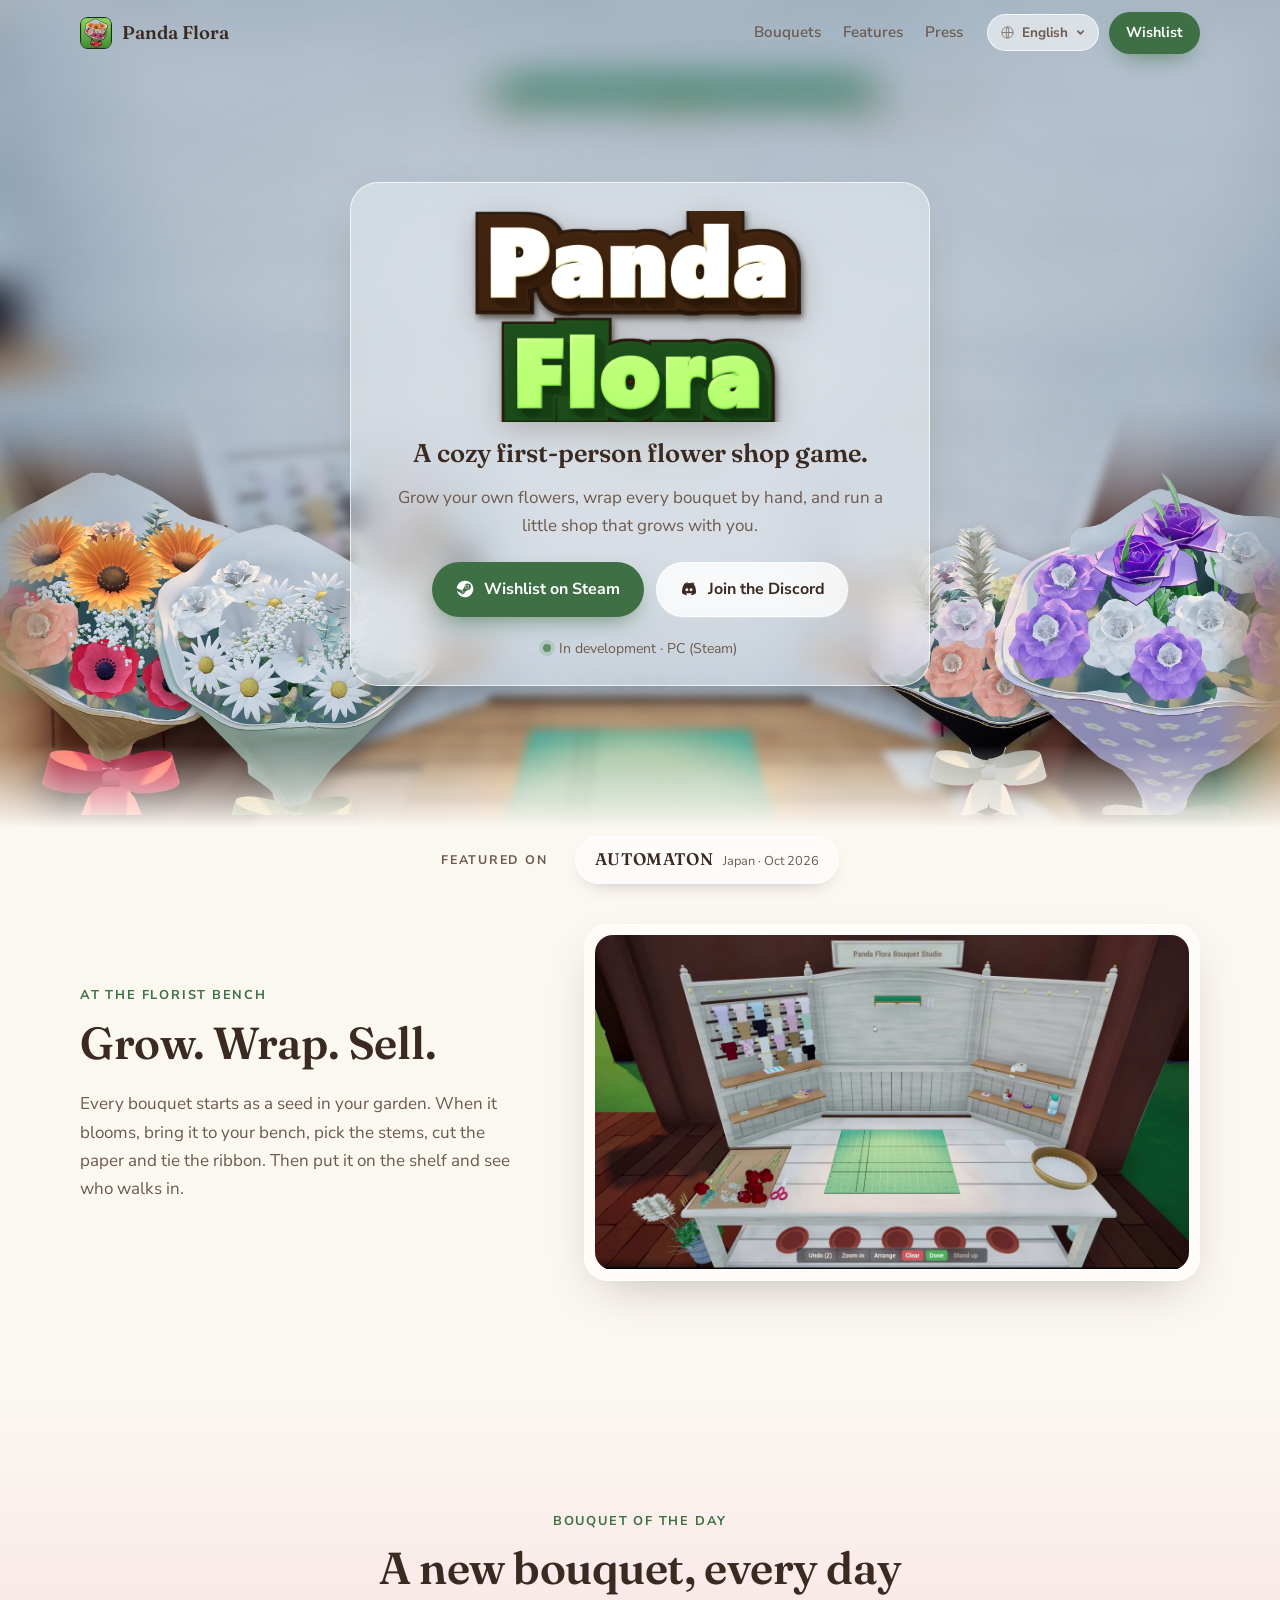
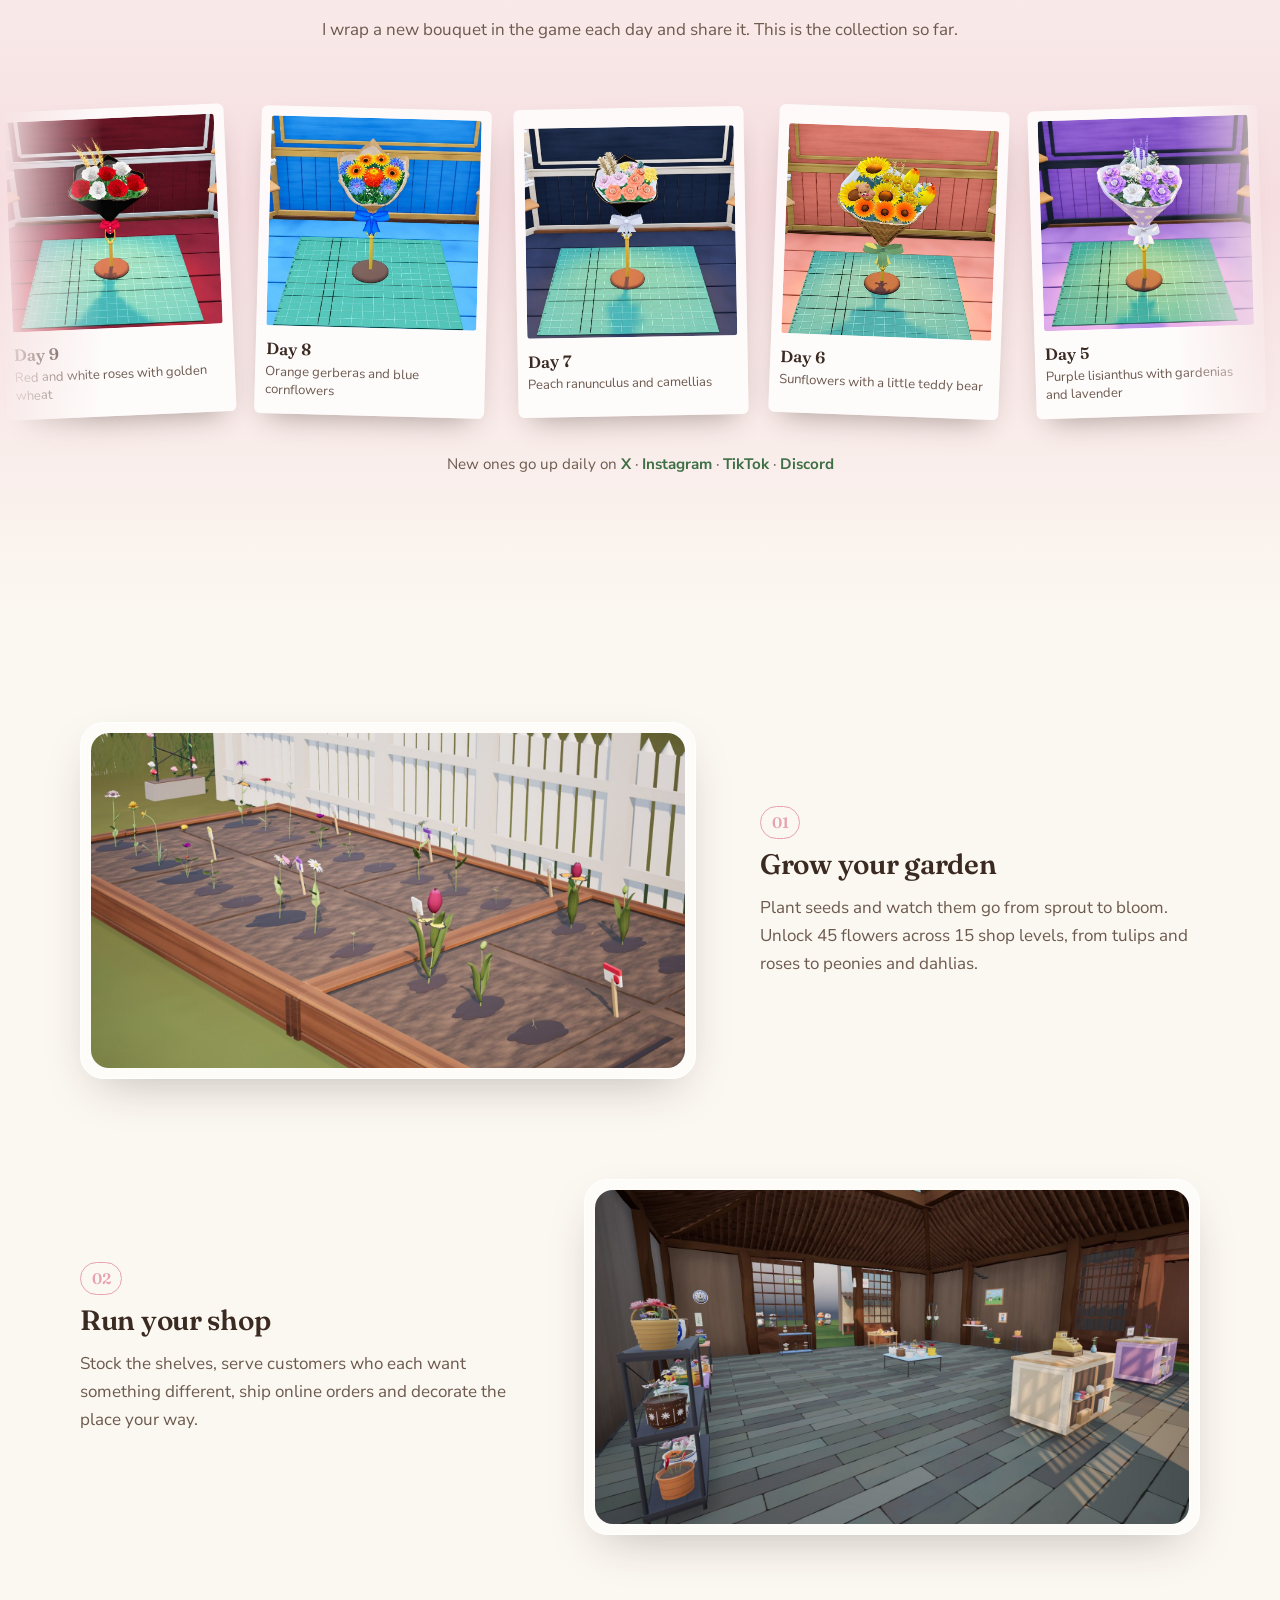
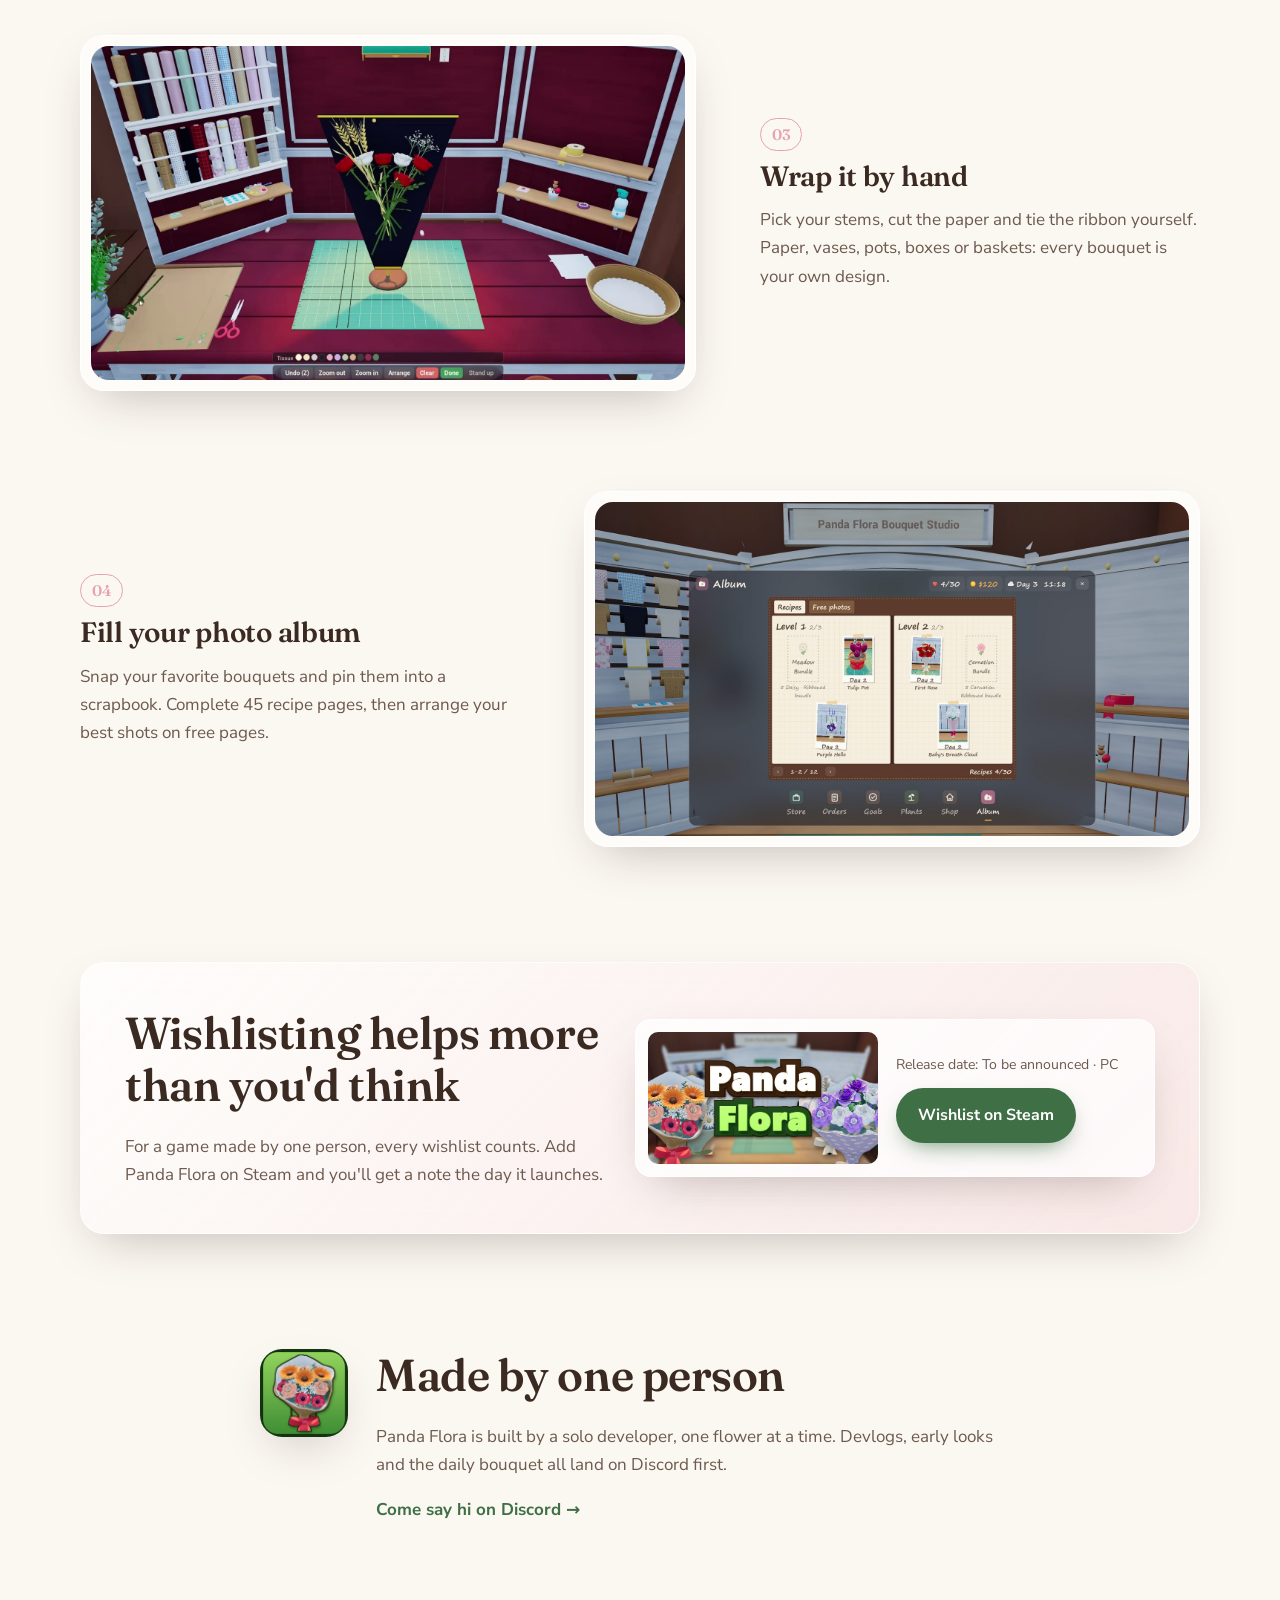
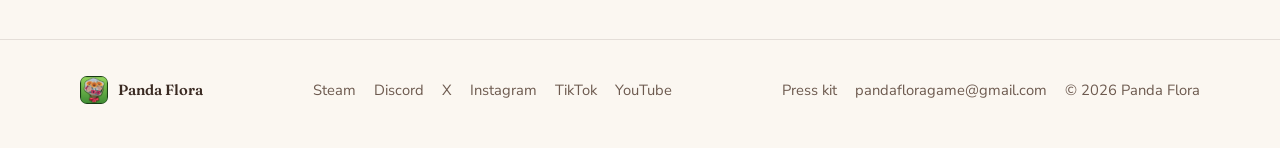
==== index.html @ e1b3bf25 "20 languages with glass language menu, translated press kit" ====
<!doctype html>
<html lang="en">
<head>
  <meta charset="utf-8">
  <meta name="viewport" content="width=device-width, initial-scale=1">
  <title>Panda Flora · A cozy flower shop game</title>
  <meta name="description" content="Panda Flora is a cozy first-person flower shop game. Grow your own flowers, wrap every bouquet by hand and run a little shop. Wishlist on Steam.">
  <meta property="og:title" content="Panda Flora · A cozy flower shop game">
  <meta property="og:description" content="Grow your own flowers, wrap every bouquet by hand and run a little shop. Wishlist on Steam.">
  <meta property="og:image" content="assets/img/capsule.jpg">
  <meta property="og:type" content="website">
  <meta name="twitter:card" content="summary_large_image">
  <meta name="twitter:site" content="@PandaFloraGame">
  <link rel="icon" type="image/png" href="assets/img/favicon.png">
  <link rel="apple-touch-icon" href="assets/img/apple-touch-icon.png">
  <link rel="preconnect" href="https://fonts.googleapis.com">
  <link rel="preconnect" href="https://fonts.gstatic.com" crossorigin>
  <link href="https://fonts.googleapis.com/css2?family=Fraunces:opsz,wght@9..144,500;9..144,600&family=Nunito+Sans:opsz,wght@6..12,400;6..12,600;6..12,700&family=Zen+Maru+Gothic:wght@500;700&family=Noto+Sans+TC:wght@400;700&family=Noto+Serif+TC:wght@600&family=Noto+Sans+KR:wght@400;700&family=Noto+Sans+SC:wght@400;700&family=Noto+Serif+SC:wght@600&family=Noto+Sans+Arabic:wght@400;700&family=Noto+Naskh+Arabic:wght@600&display=swap" rel="stylesheet">
  <link rel="stylesheet" href="assets/css/style.css">
</head>
<body>

<header class="nav" id="top">
  <div class="nav__inner">
    <a class="nav__brand" href="#top" aria-label="Panda Flora home">
      <img src="assets/img/favicon.png" alt="" width="32" height="32">
      <span>Panda Flora</span>
    </a>
    <nav class="nav__links" aria-label="Main">
      <a href="#bouquets" data-i18n="nav.bouquets">Bouquets</a>
      <a href="#features" data-i18n="nav.features">Features</a>
      <a href="press.html" data-i18n="nav.press">Press</a>
    </nav>
    <div class="nav__actions">
      <div class="langmenu" id="langMenu">
        <button class="lang langmenu__btn" type="button" id="langBtn" aria-haspopup="listbox" aria-expanded="false" aria-label="Language">
          <svg class="langmenu__globe" viewBox="0 0 24 24" aria-hidden="true"><circle cx="12" cy="12" r="9" fill="none" stroke="currentColor" stroke-width="1.6"/><path d="M3 12h18M12 3c2.6 2.6 2.6 15.4 0 18M12 3c-2.6 2.6-2.6 15.4 0 18" fill="none" stroke="currentColor" stroke-width="1.6"/></svg>
          <span id="langCurrent">English</span>
          <svg class="langmenu__chev" viewBox="0 0 12 12" aria-hidden="true"><path d="M3 4.5 6 7.5 9 4.5" fill="none" stroke="currentColor" stroke-width="1.6" stroke-linecap="round" stroke-linejoin="round"/></svg>
        </button>
        <ul class="langmenu__list" role="listbox" aria-label="Language" hidden></ul>
      </div>
      <a class="btn btn--small btn--primary js-steam" href="https://store.steampowered.com/app/5337790/Panda_Flora/" data-i18n="nav.wishlist">Wishlist</a>
    </div>
  </div>
</header>

<main>

  <!-- Hero -->
  <section class="hero">
    <div class="hero__bg" aria-hidden="true"></div>
    <div class="hero__content">
      <img class="hero__logo" src="assets/img/logo.png" alt="Panda Flora" width="900" height="560">
      <p class="hero__tagline" data-i18n="hero.tagline">A cozy first-person flower shop game.</p>
      <p class="hero__sub" data-i18n="hero.sub">Grow your own flowers, wrap every bouquet by hand, and run a little shop that grows with you.</p>
      <div class="hero__cta">
        <a class="btn btn--primary js-steam" href="https://store.steampowered.com/app/5337790/Panda_Flora/">
          <svg class="btn__icon" viewBox="0 0 24 24" aria-hidden="true"><path fill="currentColor" d="M12 2a10 10 0 0 0-9.96 9.1l5.36 2.22a2.83 2.83 0 0 1 1.6-.5h.16l2.38-3.46v-.05a3.77 3.77 0 1 1 3.77 3.77h-.09l-3.4 2.43v.13a2.84 2.84 0 0 1-5.62.56L2.36 14.5A10 10 0 1 0 12 2Zm-4.72 15.18-1.23-.5a2.13 2.13 0 1 0 1.17-2.9l1.27.52a1.57 1.57 0 1 1-1.2 2.9Zm9.6-7.8a2.51 2.51 0 1 0-2.5 2.5 2.51 2.51 0 0 0 2.5-2.5Zm-4.39 0a1.88 1.88 0 1 1 1.88 1.88 1.88 1.88 0 0 1-1.88-1.88Z"/></svg>
          <span data-i18n="cta.wishlist">Wishlist on Steam</span>
        </a>
        <a class="btn btn--glass" href="https://discord.gg/ZaYYqCMU4R" target="_blank" rel="noopener">
          <svg class="btn__icon" viewBox="0 0 24 24" aria-hidden="true"><path fill="currentColor" d="M19.3 5.3A16.6 16.6 0 0 0 15.2 4l-.2.4a15.3 15.3 0 0 1 3.7 1.8 13.4 13.4 0 0 0-11.4 0A15.3 15.3 0 0 1 11 4.4L10.8 4a16.6 16.6 0 0 0-4.1 1.3A17.3 17.3 0 0 0 3.7 17a16.8 16.8 0 0 0 5 2.5l1.1-1.7a10.4 10.4 0 0 1-1.7-.8l.4-.3a11.9 11.9 0 0 0 7 0l.4.3a10.4 10.4 0 0 1-1.7.8l1.1 1.7a16.8 16.8 0 0 0 5-2.5 17.2 17.2 0 0 0-3-11.7ZM9.5 14.6a1.8 1.8 0 1 1 1.7-1.8 1.8 1.8 0 0 1-1.7 1.8Zm5 0a1.8 1.8 0 1 1 1.7-1.8 1.8 1.8 0 0 1-1.7 1.8Z"/></svg>
          <span data-i18n="cta.discord">Join the Discord</span>
        </a>
      </div>
      <p class="hero__status"><span class="dot" aria-hidden="true"></span><span data-i18n="hero.status">In development · PC (Steam)</span></p>
    </div>
  </section>

  <!-- Featured on (add a new <a class="featured__item"> for each outlet or channel) -->
  <section class="featured" aria-labelledby="featuredTitle">
    <div class="wrap featured__inner">
      <p class="featured__label" id="featuredTitle" data-i18n="feat.label">Featured on</p>
      <div class="featured__list">
        <a class="featured__item" href="https://automaton-media.com/articles/newsjp/20261006-471999/" target="_blank" rel="noopener">
          <span class="featured__name">AUTOMATON</span>
          <span class="featured__meta" data-i18n="feat.automaton">Japan · Oct 2026</span>
        </a>
      </div>
    </div>
  </section>

  <!-- Gameplay -->
  <section class="section gameplay">
    <div class="wrap gameplay__grid">
      <div class="gameplay__text">
        <p class="eyebrow" data-i18n="play.eyebrow">At the florist bench</p>
        <h2 data-i18n="play.title">Grow. Wrap. Sell.</h2>
        <p data-i18n="play.body">Every bouquet starts as a seed in your garden. When it blooms, bring it to your bench, pick the stems, cut the paper and tie the ribbon. Then put it on the shelf and see who walks in.</p>
      </div>
      <figure class="glass-frame gameplay__video">
        <video src="assets/video/wrap.mp4" poster="assets/img/wrap-poster.jpg" autoplay muted loop playsinline preload="metadata" aria-label="Wrapping a bouquet of red roses in Panda Flora"></video>
      </figure>
    </div>
  </section>

  <!-- Bouquet of the Day -->
  <section class="section bouquets" id="bouquets">
    <div class="wrap section__head">
      <p class="eyebrow" data-i18n="botd.eyebrow">Bouquet of the Day</p>
      <h2 data-i18n="botd.title">A new bouquet, every day</h2>
      <p class="section__lead" data-i18n="botd.lead">I wrap a new bouquet in the game each day and share it. This is the collection so far.</p>
    </div>
    <div class="marquee" id="marquee" aria-label="Bouquet of the Day gallery">
      <div class="marquee__track" id="marqueeTrack"></div>
    </div>
    <p class="bouquets__follow wrap">
      <span data-i18n="botd.follow">New ones go up daily on</span>
      <a href="https://x.com/PandaFloraGame" target="_blank" rel="noopener">X</a> ·
      <a href="https://www.instagram.com/pandafloragame/" target="_blank" rel="noopener">Instagram</a> ·
      <a href="https://www.tiktok.com/@pandafloragame" target="_blank" rel="noopener">TikTok</a> ·
      <a href="https://discord.gg/ZaYYqCMU4R" target="_blank" rel="noopener">Discord</a>
    </p>
  </section>

  <!-- Features -->
  <section class="section features" id="features">
    <div class="wrap">
      <article class="feature">
        <figure class="feature__img glass-frame"><img src="assets/img/shots/garden.jpg?v=2" alt="A raised garden bed with tulips and daisies sprouting" loading="lazy" width="1600" height="900"></figure>
        <div class="feature__text">
          <span class="feature__num">01</span>
          <h3 data-i18n="f2.title">Grow your garden</h3>
          <p data-i18n="f2.body">Plant seeds and watch them go from sprout to bloom. Unlock 45 flowers across 15 shop levels, from tulips and roses to peonies and dahlias.</p>
        </div>
      </article>
      <article class="feature feature--flip">
        <figure class="feature__img glass-frame"><img src="assets/img/shots/shop.jpg?v=2" alt="Inside the flower shop, with stocked shelves, display tables and the till" loading="lazy" width="1600" height="900"></figure>
        <div class="feature__text">
          <span class="feature__num">02</span>
          <h3 data-i18n="f3.title">Run your shop</h3>
          <p data-i18n="f3.body">Stock the shelves, serve customers who each want something different, ship online orders and decorate the place your way.</p>
        </div>
      </article>
      <article class="feature">
        <figure class="feature__img glass-frame"><img src="assets/img/shots/wrap-day9.jpg" alt="Arranging red and white roses with golden wheat in black wrapping paper" loading="lazy" width="1600" height="900"></figure>
        <div class="feature__text">
          <span class="feature__num">03</span>
          <h3 data-i18n="f1.title">Wrap it by hand</h3>
          <p data-i18n="f1.body">Pick your stems, cut the paper and tie the ribbon yourself. Paper, vases, pots, boxes or baskets: every bouquet is your own design.</p>
        </div>
      </article>
      <article class="feature feature--flip">
        <figure class="feature__img glass-frame"><img src="assets/img/shots/album-recipes.jpg" alt="The photo album with recipe pages" loading="lazy" width="1600" height="900"></figure>
        <div class="feature__text">
          <span class="feature__num">04</span>
          <h3 data-i18n="f4.title">Fill your photo album</h3>
          <p data-i18n="f4.body">Snap your favorite bouquets and pin them into a scrapbook. Complete 45 recipe pages, then arrange your best shots on free pages.</p>
        </div>
      </article>
    </div>
  </section>

  <!-- Wishlist band -->
  <section class="section cta-band">
    <div class="wrap">
      <div class="cta-band__card glass">
        <div class="cta-band__text">
          <h2 data-i18n="band.title">Wishlisting helps more than you'd think</h2>
          <p data-i18n="band.body">For a game made by one person, every wishlist counts. Add Panda Flora on Steam and you'll get a note the day it launches.</p>
        </div>
        <div class="cta-band__widget">
          <a class="steamcard js-steam" href="https://store.steampowered.com/app/5337790/Panda_Flora/">
            <img src="assets/img/capsule.jpg" alt="Panda Flora" width="1232" height="706" loading="lazy">
            <span class="steamcard__body">
              <span class="steamcard__meta"><span data-i18n="sc.release">Release date: To be announced</span> · PC</span>
              <span class="btn btn--primary steamcard__btn" data-i18n="cta.wishlist">Wishlist on Steam</span>
            </span>
          </a>
        </div>
      </div>
    </div>
  </section>

  <!-- Dev note -->
  <section class="section devnote">
    <div class="wrap devnote__inner">
      <img src="assets/img/apple-touch-icon.png" alt="" width="88" height="88" class="devnote__icon">
      <div>
        <h2 data-i18n="dev.title">Made by one person</h2>
        <p data-i18n="dev.body">Panda Flora is built by a solo developer, one flower at a time. Devlogs, early looks and the daily bouquet all land on Discord first.</p>
        <a class="link-arrow" href="https://discord.gg/ZaYYqCMU4R" target="_blank" rel="noopener" data-i18n="dev.link">Come say hi on Discord</a>
      </div>
    </div>
  </section>

</main>

<footer class="footer">
  <div class="wrap footer__inner">
    <div class="footer__brand">
      <img src="assets/img/favicon.png" alt="" width="28" height="28">
      <span>Panda Flora</span>
    </div>
    <nav class="footer__links" aria-label="Social">
      <a class="js-steam" href="https://store.steampowered.com/app/5337790/Panda_Flora/">Steam</a>
      <a href="https://discord.gg/ZaYYqCMU4R" target="_blank" rel="noopener">Discord</a>
      <a href="https://x.com/PandaFloraGame" target="_blank" rel="noopener">X</a>
      <a href="https://www.instagram.com/pandafloragame/" target="_blank" rel="noopener">Instagram</a>
      <a href="https://www.tiktok.com/@pandafloragame" target="_blank" rel="noopener">TikTok</a>
      <a href="https://www.youtube.com/@PandaFloraGame" target="_blank" rel="noopener">YouTube</a>
    </nav>
    <div class="footer__meta">
      <a href="press.html" data-i18n="foot.press">Press kit</a>
      <a href="mailto:pandafloragame@gmail.com">pandafloragame@gmail.com</a>
      <span>© 2026 Panda Flora</span>
    </div>
  </div>
</footer>

<div class="lightbox" id="lightbox" hidden>
  <button class="lightbox__close" type="button" aria-label="Close">×</button>
  <figure>
    <img id="lightboxImg" alt="">
    <figcaption id="lightboxCap"></figcaption>
  </figure>
</div>

<script src="assets/js/bouquets.js"></script>
<script src="assets/js/i18n.js"></script>
<script src="assets/js/main.js"></script>
<script data-goatcounter="https://pandaflora.goatcounter.com/count" async src="//gc.zgo.at/count.js"></script>
</body>
</html>
---- assets/css/style.css ----
:root {
  --cream: #fbf7f1;
  --paper: #f4ede3;
  --ink: #3a2a22;
  --ink-soft: #6d5a4f;
  --sage: #5f8f62;
  --sage-deep: #3f6f45;
  --rose: #e7a3ad;
  --rose-soft: #f6dde0;
  --line: rgba(58, 42, 34, 0.12);
  --glass: rgba(255, 255, 255, 0.55);
  --glass-strong: rgba(255, 255, 255, 0.72);
  --glass-border: rgba(255, 255, 255, 0.75);
  --shadow: 0 18px 50px -20px rgba(58, 42, 34, 0.35);
  --radius: 18px;
  --bg-rgb: 251, 247, 241;
  --band: var(--rose-soft);
  --frame-bg: rgba(255, 255, 255, .6);
  --card-bg: rgba(255, 255, 255, .38);
  --card-border: rgba(255, 255, 255, .7);
  --polaroid-bg: rgba(255, 255, 255, .82);
  --cta-tint: rgba(246, 221, 224, .55);
  --accent: var(--sage-deep);
  --hero-tint: none;
  --serif: "Fraunces", Georgia, serif;
  --sans: "Nunito Sans", system-ui, -apple-system, "Segoe UI", sans-serif;
  color-scheme: light;
}
/* Themes */
html[data-theme="grey"] {
  --cream: #eceef1; --paper: #e2e5e9; --ink: #23272c; --ink-soft: #5a636d; --bg-rgb: 236, 238, 241;
  --rose: #8d97a3; --band: #dde1e6; --line: rgba(35, 39, 44, .12);
  --glass: rgba(255, 255, 255, .42); --glass-strong: rgba(255, 255, 255, .6); --glass-border: rgba(255, 255, 255, .6);
  --frame-bg: rgba(255, 255, 255, .45); --card-bg: rgba(225, 229, 234, .42); --card-border: rgba(255, 255, 255, .55);
  --polaroid-bg: rgba(250, 251, 252, .8); --cta-tint: rgba(205, 212, 220, .5);
  --shadow: 0 18px 50px -20px rgba(35, 39, 44, .35);
  --hero-tint: linear-gradient(rgba(200, 206, 214, .28), rgba(200, 206, 214, .28));
}
html[data-theme="dark"] {
  --cream: #141416; --paper: #1c1c1f; --ink: #f3efe8; --ink-soft: #b9b1a8; --bg-rgb: 20, 20, 22;
  --rose: #e7a3ad; --band: #211c20; --line: rgba(255, 255, 255, .1); --accent: #9ccc9a;
  --glass: rgba(28, 28, 32, .5); --glass-strong: rgba(36, 36, 40, .62); --glass-border: rgba(255, 255, 255, .14);
  --frame-bg: rgba(255, 255, 255, .06); --card-bg: rgba(18, 18, 20, .5); --card-border: rgba(255, 255, 255, .16);
  --polaroid-bg: rgba(34, 34, 38, .88); --cta-tint: rgba(231, 163, 173, .12);
  --shadow: 0 22px 60px -22px rgba(0, 0, 0, .8);
  --hero-tint: linear-gradient(rgba(10, 10, 12, .38), rgba(10, 10, 12, .38));
  color-scheme: dark;
}
html[data-theme="dark"] .btn--glass { color: var(--ink); }
html[data-theme="dark"] .lightbox { background: rgba(0, 0, 0, .6); }
html[data-theme="sage"] {
  --cream: #f1f5ee; --paper: #e6eee2; --ink: #2f3a2c; --ink-soft: #5f6d5a; --bg-rgb: 241, 245, 238;
  --rose: #c98b6f; --band: #dde9d6; --line: rgba(47, 58, 44, .12);
  --glass: rgba(255, 255, 255, .5); --glass-strong: rgba(255, 255, 255, .68); --glass-border: rgba(255, 255, 255, .7);
  --frame-bg: rgba(255, 255, 255, .55); --card-bg: rgba(241, 247, 238, .45); --card-border: rgba(255, 255, 255, .7);
  --polaroid-bg: rgba(255, 255, 255, .85); --cta-tint: rgba(205, 225, 196, .55);
  --hero-tint: linear-gradient(rgba(214, 232, 206, .22), rgba(214, 232, 206, .22));
}

/* Theme picker (preview only) */
.theme-pick { position: fixed; left: 16px; bottom: 16px; z-index: 60; display: flex; align-items: center; gap: 8px; padding: 8px 12px; border-radius: 999px; background: var(--glass-strong); border: 1px solid var(--glass-border); backdrop-filter: blur(14px); -webkit-backdrop-filter: blur(14px); box-shadow: var(--shadow); font-size: .8rem; font-weight: 700; color: var(--ink-soft); }
.theme-pick button { width: 24px; height: 24px; border-radius: 50%; border: 2px solid transparent; cursor: pointer; padding: 0; }
.theme-pick button[aria-pressed="true"] { border-color: var(--accent); box-shadow: 0 0 0 2px var(--cream) inset; }

html[lang="ja"] { --serif: "Zen Maru Gothic", "Fraunces", serif; --sans: "Zen Maru Gothic", "Nunito Sans", sans-serif; }

*, *::before, *::after { box-sizing: border-box; }
html { scroll-behavior: smooth; }
body {
  margin: 0;
  font-family: var(--sans);
  font-size: 17px;
  line-height: 1.65;
  color: var(--ink);
  background: var(--cream);
  transition: background .4s ease, color .4s ease;
  -webkit-font-smoothing: antialiased;
  overflow-x: hidden;
}
img, video, iframe { display: block; max-width: 100%; }
a { color: inherit; }
h1, h2, h3 { font-family: var(--serif); font-weight: 600; line-height: 1.15; margin: 0 0 .5em; letter-spacing: -0.01em; }
h2 { font-size: clamp(1.9rem, 3.6vw, 2.8rem); }
h3 { font-size: clamp(1.4rem, 2.4vw, 1.75rem); }
p { margin: 0 0 1em; }
.wrap { width: min(1120px, 100% - 32px); margin-inline: auto; }

/* Buttons */
.btn {
  display: inline-flex; align-items: center; gap: .55em;
  padding: .85em 1.4em; border-radius: 999px;
  font-weight: 700; font-size: 1rem; text-decoration: none;
  transition: transform .2s ease, box-shadow .2s ease, background .2s ease;
  border: 1px solid transparent; cursor: pointer;
}
.btn:hover { transform: translateY(-2px); }
.btn__icon { width: 1.25em; height: 1.25em; }
.btn--primary { background: var(--sage-deep); color: #fff; box-shadow: 0 10px 24px -10px rgba(63, 111, 69, .8); }
.btn--primary:hover { background: #355f3b; }
.btn--glass { background: var(--glass-strong); border-color: var(--glass-border); color: var(--ink); backdrop-filter: blur(12px); -webkit-backdrop-filter: blur(12px); }
.btn--small { padding: .55em 1.1em; font-size: .9rem; }

.glass {
  background: var(--glass);
  border: 1px solid var(--glass-border);
  backdrop-filter: blur(18px) saturate(1.2);
  -webkit-backdrop-filter: blur(18px) saturate(1.2);
  box-shadow: var(--shadow);
  border-radius: calc(var(--radius) + 6px);
}
.glass-frame {
  margin: 0; padding: 10px; border-radius: calc(var(--radius) + 6px);
  background: var(--frame-bg); border: 1px solid var(--glass-border);
  box-shadow: var(--shadow);
}
.glass-frame img, .glass-frame video { border-radius: var(--radius); width: 100%; height: auto; }

.eyebrow { font-size: .8rem; font-weight: 700; letter-spacing: .14em; text-transform: uppercase; color: var(--accent); margin-bottom: .8em; }
html[lang="ja"] .eyebrow { letter-spacing: .06em; }

/* Nav */
.nav { position: fixed; inset: 0 0 auto; z-index: 50; padding: 12px 16px; transition: background .3s, box-shadow .3s; }
.nav.is-scrolled { background: rgba(var(--bg-rgb), .78); backdrop-filter: blur(14px); -webkit-backdrop-filter: blur(14px); box-shadow: 0 1px 0 var(--line); }
.nav__inner { max-width: 1120px; margin: 0 auto; display: flex; align-items: center; gap: 24px; }
.nav__brand { display: flex; align-items: center; gap: 10px; text-decoration: none; font-family: var(--serif); font-weight: 600; font-size: 1.15rem; }
.nav__brand img { border-radius: 8px; }
.nav__links { display: flex; gap: 22px; margin-left: auto; }
.nav__links a { text-decoration: none; font-weight: 600; font-size: .95rem; color: var(--ink-soft); }
.nav__links a:hover { color: var(--ink); }
.nav__actions { display: flex; align-items: center; gap: 10px; }
.lang { white-space: nowrap; font: inherit; font-size: .85rem; font-weight: 700; color: var(--ink-soft); background: var(--glass); border: 1px solid var(--glass-border); border-radius: 999px; padding: .45em .9em; cursor: pointer; backdrop-filter: blur(10px); -webkit-backdrop-filter: blur(10px); }
.lang:hover { color: var(--ink); }
.langmenu { position: relative; }
.langmenu__btn { display: inline-flex; align-items: center; gap: 7px; }
.langmenu__globe { width: 15px; height: 15px; opacity: .75; }
.langmenu__chev { width: 11px; height: 11px; transition: transform .2s ease; }
.langmenu__btn[aria-expanded="true"] .langmenu__chev { transform: rotate(180deg); }
.langmenu__list { position: absolute; right: 0; top: calc(100% + 8px); z-index: 70; min-width: 178px; display: grid; grid-template-columns: 1fr 1fr; gap: 2px; width: 360px; max-height: min(70vh, 520px); overflow-y: auto; margin: 0; padding: 6px; list-style: none; border-radius: 16px; background: rgba(255, 255, 255, .72); border: 1px solid var(--glass-border); backdrop-filter: blur(18px) saturate(1.2); -webkit-backdrop-filter: blur(18px) saturate(1.2); box-shadow: var(--shadow); transform-origin: top right; animation: menuIn .16s ease-out; }
.langmenu__list[hidden] { display: none; }
@keyframes menuIn { from { opacity: 0; transform: translateY(-4px) scale(.97); } to { opacity: 1; transform: none; } }
.langmenu__list li { display: flex; align-items: center; gap: 10px; padding: .55em .75em; border-radius: 10px; cursor: pointer; font-size: .92rem; font-weight: 600; color: var(--ink-soft); outline: none; }
.langmenu__list li:hover, .langmenu__list li:focus { background: rgba(95, 143, 98, .12); color: var(--ink); }
.langmenu__list li[aria-selected="true"] { color: var(--sage-deep); }
.langmenu__list li[aria-selected="true"]::after { content: ""; margin-left: auto; width: 6px; height: 11px; border: solid var(--sage-deep); border-width: 0 2px 2px 0; transform: rotate(45deg) translate(-2px, -2px); }
.langmenu__code { display: inline-grid; place-items: center; min-width: 30px; height: 22px; padding: 0 5px; border-radius: 6px; font-size: .7rem; font-weight: 700; letter-spacing: .04em; color: var(--ink-soft); background: rgba(58, 42, 34, .06); }
html[lang="zh-Hant"] { --serif: "Noto Serif TC", "Fraunces", serif; --sans: "Noto Sans TC", "Nunito Sans", sans-serif; }

/* Hero */
.hero { position: relative; min-height: min(92vh, 860px); display: grid; place-items: center; padding: 110px 16px 70px; overflow: hidden; isolation: isolate; }
.hero__bg { position: absolute; inset: 0; z-index: -2; background: url("../img/hero.jpg") center bottom / cover no-repeat; }
.hero::after { content: ""; position: absolute; inset: 0; z-index: -1; pointer-events: none; background: var(--hero-tint), radial-gradient(ellipse at center, rgba(var(--bg-rgb), .35) 0%, rgba(var(--bg-rgb), .1) 45%, rgba(var(--bg-rgb), 0) 70%), linear-gradient(to bottom, rgba(var(--bg-rgb), 0) 90%, var(--cream) 100%); }
.hero__content { position: relative; z-index: 1; text-align: center; max-width: 580px; padding: 28px 28px 24px; border-radius: 28px; background: var(--card-bg); border: 1px solid var(--card-border); backdrop-filter: blur(16px) saturate(1.15); -webkit-backdrop-filter: blur(16px) saturate(1.15); box-shadow: var(--shadow); }
.hero__logo { width: min(340px, 72%); height: auto; margin: 0 auto 10px; filter: drop-shadow(0 8px 16px rgba(58, 42, 34, .25)); }
.hero__tagline { font-family: var(--serif); font-size: clamp(1.25rem, 2.6vw, 1.6rem); font-weight: 600; margin-bottom: .35em; }
.hero__sub { color: var(--ink-soft); max-width: 30em; margin-inline: auto; }
.hero__cta { display: flex; flex-wrap: wrap; gap: 12px; justify-content: center; margin: 22px 0 16px; }
.hero__status { font-size: .88rem; color: var(--ink-soft); margin: 0; display: inline-flex; align-items: center; gap: 8px; }
.dot { width: 8px; height: 8px; border-radius: 50%; background: var(--sage); box-shadow: 0 0 0 4px rgba(95, 143, 98, .2); }

/* Featured on */
.featured { padding: 8px 0 0; }
.featured__inner { display: flex; flex-wrap: wrap; align-items: center; justify-content: center; gap: 14px 28px; }
.featured__label { margin: 0; font-size: .78rem; font-weight: 700; letter-spacing: .14em; text-transform: uppercase; color: var(--ink-soft); }
html[lang="ja"] .featured__label { letter-spacing: .06em; }
.featured__list { display: flex; flex-wrap: wrap; justify-content: center; gap: 12px; }
.featured__item { display: inline-flex; align-items: baseline; gap: 10px; padding: .55em 1.1em; border-radius: 999px; text-decoration: none; background: var(--glass); border: 1px solid var(--glass-border); box-shadow: 0 8px 20px -14px rgba(58, 42, 34, .5); backdrop-filter: blur(10px); -webkit-backdrop-filter: blur(10px); transition: transform .2s; }
.featured__item:hover { transform: translateY(-2px); }
.featured__name { font-family: var(--serif); font-weight: 600; font-size: 1.05rem; letter-spacing: .02em; }
.featured__meta { font-size: .8rem; color: var(--ink-soft); }

/* Sections */
.section { padding: clamp(64px, 9vw, 120px) 0; }
.section__head { text-align: center; max-width: 640px; margin-bottom: 40px; }
.section__lead { color: var(--ink-soft); }

.gameplay { padding-top: 40px; }
.gameplay__grid { display: grid; grid-template-columns: 5fr 7fr; gap: clamp(28px, 5vw, 64px); align-items: center; }
.gameplay__text p:last-child { color: var(--ink-soft); }

/* Bouquet marquee */
.bouquets { background: linear-gradient(180deg, var(--cream) 0%, var(--band) 50%, var(--cream) 100%); overflow: hidden; }
.marquee { position: relative; padding: 24px 0 36px; -webkit-mask-image: linear-gradient(90deg, transparent, #000 8%, #000 92%, transparent); mask-image: linear-gradient(90deg, transparent, #000 8%, #000 92%, transparent); }
.marquee__track { display: flex; gap: 28px; width: max-content; animation: drift 60s linear infinite; }
.marquee:hover .marquee__track, .marquee:focus-within .marquee__track { animation-play-state: paused; }
@keyframes drift { to { transform: translateX(-50%); } }
.polaroid {
  flex: 0 0 auto; width: 230px; margin: 0; padding: 10px 10px 14px; border: 0; cursor: zoom-in;
  background: var(--polaroid-bg); border-radius: 6px; box-shadow: 0 14px 30px -14px rgba(58, 42, 34, .45);
  transform: rotate(var(--tilt, 0deg)); transition: transform .3s ease, box-shadow .3s ease; font: inherit; color: inherit; text-align: left;
}
.polaroid:hover, .polaroid:focus-visible { transform: rotate(0) translateY(-6px) scale(1.03); box-shadow: 0 22px 40px -16px rgba(58, 42, 34, .5); outline: none; }
.polaroid img { width: 100%; height: auto; aspect-ratio: 1 / 1; object-fit: cover; object-position: center 30%; border-radius: 3px; }
.polaroid__day { display: block; margin-top: 10px; font-family: var(--serif); font-weight: 600; font-size: 1.02rem; }
.polaroid__name { display: block; font-size: .82rem; line-height: 1.4; color: var(--ink-soft); }
.bouquets__follow { text-align: center; color: var(--ink-soft); font-size: .95rem; }
.bouquets__follow a { font-weight: 700; color: var(--accent); text-decoration: none; }
.bouquets__follow a:hover { text-decoration: underline; }

/* Features */
.features .wrap { display: grid; gap: clamp(56px, 8vw, 100px); }
.feature { display: grid; grid-template-columns: 7fr 5fr; gap: clamp(28px, 5vw, 64px); align-items: center; }
.feature--flip { grid-template-columns: 5fr 7fr; }
.feature--flip .feature__img { order: 2; }
.feature__num { display: inline-block; font-family: var(--serif); font-size: .95rem; color: var(--rose); font-weight: 600; margin-bottom: .6em; padding: .2em .7em; border: 1px solid var(--rose); border-radius: 999px; }
.feature__text p { color: var(--ink-soft); }

/* CTA band */
.cta-band { padding-top: 0; }
.cta-band__card { display: grid; grid-template-columns: 1fr auto; gap: 32px; align-items: center; padding: clamp(24px, 4vw, 44px); background: linear-gradient(135deg, var(--glass-strong), var(--cta-tint)); }
.cta-band__text p { color: var(--ink-soft); margin: 0; }
.steamcard { display: flex; align-items: center; gap: 18px; width: 520px; max-width: 100%; padding: 12px; border-radius: 16px; text-decoration: none; color: var(--ink); background: var(--glass-strong); border: 1px solid var(--glass-border); box-shadow: var(--shadow); transition: transform .2s; }
.steamcard:hover { transform: translateY(-3px); }
.steamcard img { width: 230px; height: auto; border-radius: 10px; flex: 0 0 auto; }
.steamcard__body { display: flex; flex-direction: column; gap: 12px; align-items: flex-start; }
.steamcard__meta { font-size: .88rem; color: var(--ink-soft); }
.steamcard__btn { white-space: nowrap; padding-inline: 1.3em; }

/* Dev note */
.devnote { padding-top: 0; }
.devnote__inner { display: flex; gap: 28px; align-items: flex-start; max-width: 760px; }
.devnote__icon { border-radius: 22px; box-shadow: var(--shadow); flex: 0 0 auto; }
.devnote p { color: var(--ink-soft); }
.link-arrow { font-weight: 700; color: var(--accent); text-decoration: none; }
.link-arrow::after { content: " →"; transition: margin .2s; }
.link-arrow:hover::after { margin-left: 4px; }

/* Footer */
.footer { border-top: 1px solid var(--line); padding: 36px 0 44px; font-size: .92rem; color: var(--ink-soft); }
.footer__inner { display: flex; flex-wrap: wrap; gap: 18px 32px; align-items: center; justify-content: space-between; }
.footer__brand { display: flex; align-items: center; gap: 10px; font-family: var(--serif); font-weight: 600; color: var(--ink); }
.footer__brand img { border-radius: 7px; }
.footer__links, .footer__meta { display: flex; flex-wrap: wrap; gap: 8px 18px; }
.footer a { text-decoration: none; }
.footer a:hover { color: var(--ink); text-decoration: underline; }

/* Lightbox */
.lightbox { position: fixed; inset: 0; z-index: 100; display: grid; place-items: center; padding: 24px; background: rgba(40, 30, 25, .55); backdrop-filter: blur(10px); -webkit-backdrop-filter: blur(10px); }
.lightbox[hidden] { display: none; }
.lightbox figure { margin: 0; max-width: min(640px, 100%); background: var(--polaroid-bg); padding: 14px 14px 18px; border-radius: 8px; box-shadow: var(--shadow); }
.lightbox img { width: 100%; max-height: 70vh; object-fit: contain; border-radius: 4px; }
.lightbox figcaption { margin-top: 12px; font-family: var(--serif); font-size: 1.1rem; }
.lightbox figcaption small { display: block; font-family: var(--sans); font-size: .9rem; color: var(--ink-soft); }
.lightbox__close { position: absolute; top: 16px; right: 20px; width: 44px; height: 44px; border-radius: 50%; border: 1px solid var(--glass-border); background: var(--glass-strong); font-size: 1.6rem; line-height: 1; cursor: pointer; color: var(--ink); }

/* Press page */
.press-hero { padding: 130px 0 40px; }
.press-hero p { color: var(--ink-soft); max-width: 42em; }
.press-grid { display: grid; grid-template-columns: 300px 1fr; gap: 40px; align-items: start; }
.facts { padding: 24px; position: sticky; top: 90px; }
.facts dl { margin: 0; display: grid; gap: 14px; }
.facts dt { font-size: .75rem; font-weight: 700; letter-spacing: .12em; text-transform: uppercase; color: var(--accent); }
.facts dd { margin: 2px 0 0; }
.press-body h2 { font-size: 1.6rem; margin-top: 1.6em; }
.press-body h2:first-child { margin-top: 0; }
.press-body ul { padding-left: 1.2em; color: var(--ink-soft); }
.press-body p { color: var(--ink-soft); }
.asset-grid { display: grid; grid-template-columns: repeat(auto-fill, minmax(200px, 1fr)); gap: 14px; margin: 16px 0 8px; }
.asset-grid a { display: block; border-radius: 12px; overflow: hidden; border: 1px solid var(--line); background: var(--frame-bg); }
.asset-grid img { width: 100%; aspect-ratio: 16 / 10; object-fit: cover; transition: transform .3s; }
.asset-grid a:hover img { transform: scale(1.04); }
.logo-tile { background: repeating-conic-gradient(#eee 0 25%, #fff 0 50%) 0 0 / 20px 20px !important; }
.logo-tile img { object-fit: contain !important; padding: 12px; }

/* Reveal */
.reveal { opacity: 0; transform: translateY(18px); transition: opacity .7s ease, transform .7s ease; }
.reveal.is-in { opacity: 1; transform: none; }

/* Responsive */
@media (max-width: 860px) {
  .nav__links { display: none; }
  .nav__actions { margin-left: auto; }
  .gameplay__grid, .feature, .feature--flip, .cta-band__card, .press-grid { grid-template-columns: 1fr; }
  .feature--flip .feature__img { order: 0; }
  .steamcard { width: 100%; }
  .facts { position: static; }
}
@media (max-width: 520px) {
  body { font-size: 16px; }
  .hero { min-height: auto; padding-top: 96px; }
  .hero__bg { background-position: 6% bottom; }
  .hero__content { padding: 22px 16px 18px; }
  .hero .btn { width: 100%; justify-content: center; }
  .nav .btn { width: auto; }
  .nav__brand span { display: none; }
  .polaroid { width: 180px; }
  .devnote__inner { flex-direction: column; }
  .steamcard { flex-direction: column; align-items: stretch; }
  .steamcard img { width: 100%; }
  .steamcard__btn { justify-content: center; }
}
@media (prefers-reduced-motion: reduce) {
  .marquee__track { animation: none; }
  .marquee { overflow-x: auto; }
  .reveal { opacity: 1; transform: none; transition: none; }
  html { scroll-behavior: auto; }
}

html[lang="ko"] { --sans: "Noto Sans KR", "Nunito Sans", sans-serif; }
html[lang="zh-Hans"] { --serif: "Noto Serif SC", "Fraunces", serif; --sans: "Noto Sans SC", "Nunito Sans", sans-serif; }
html[lang="ar"] { --serif: "Noto Naskh Arabic", "Fraunces", serif; --sans: "Noto Sans Arabic", "Nunito Sans", sans-serif; }
html[dir="rtl"] .langmenu__list { right: auto; left: 0; }
html[dir="rtl"] .langmenu__list li[aria-selected="true"]::after { margin-left: 0; margin-right: auto; }
html[dir="rtl"] .marquee__track { direction: ltr; }
@media (max-width: 520px) { .langmenu__list { width: min(320px, calc(100vw - 32px)); } }
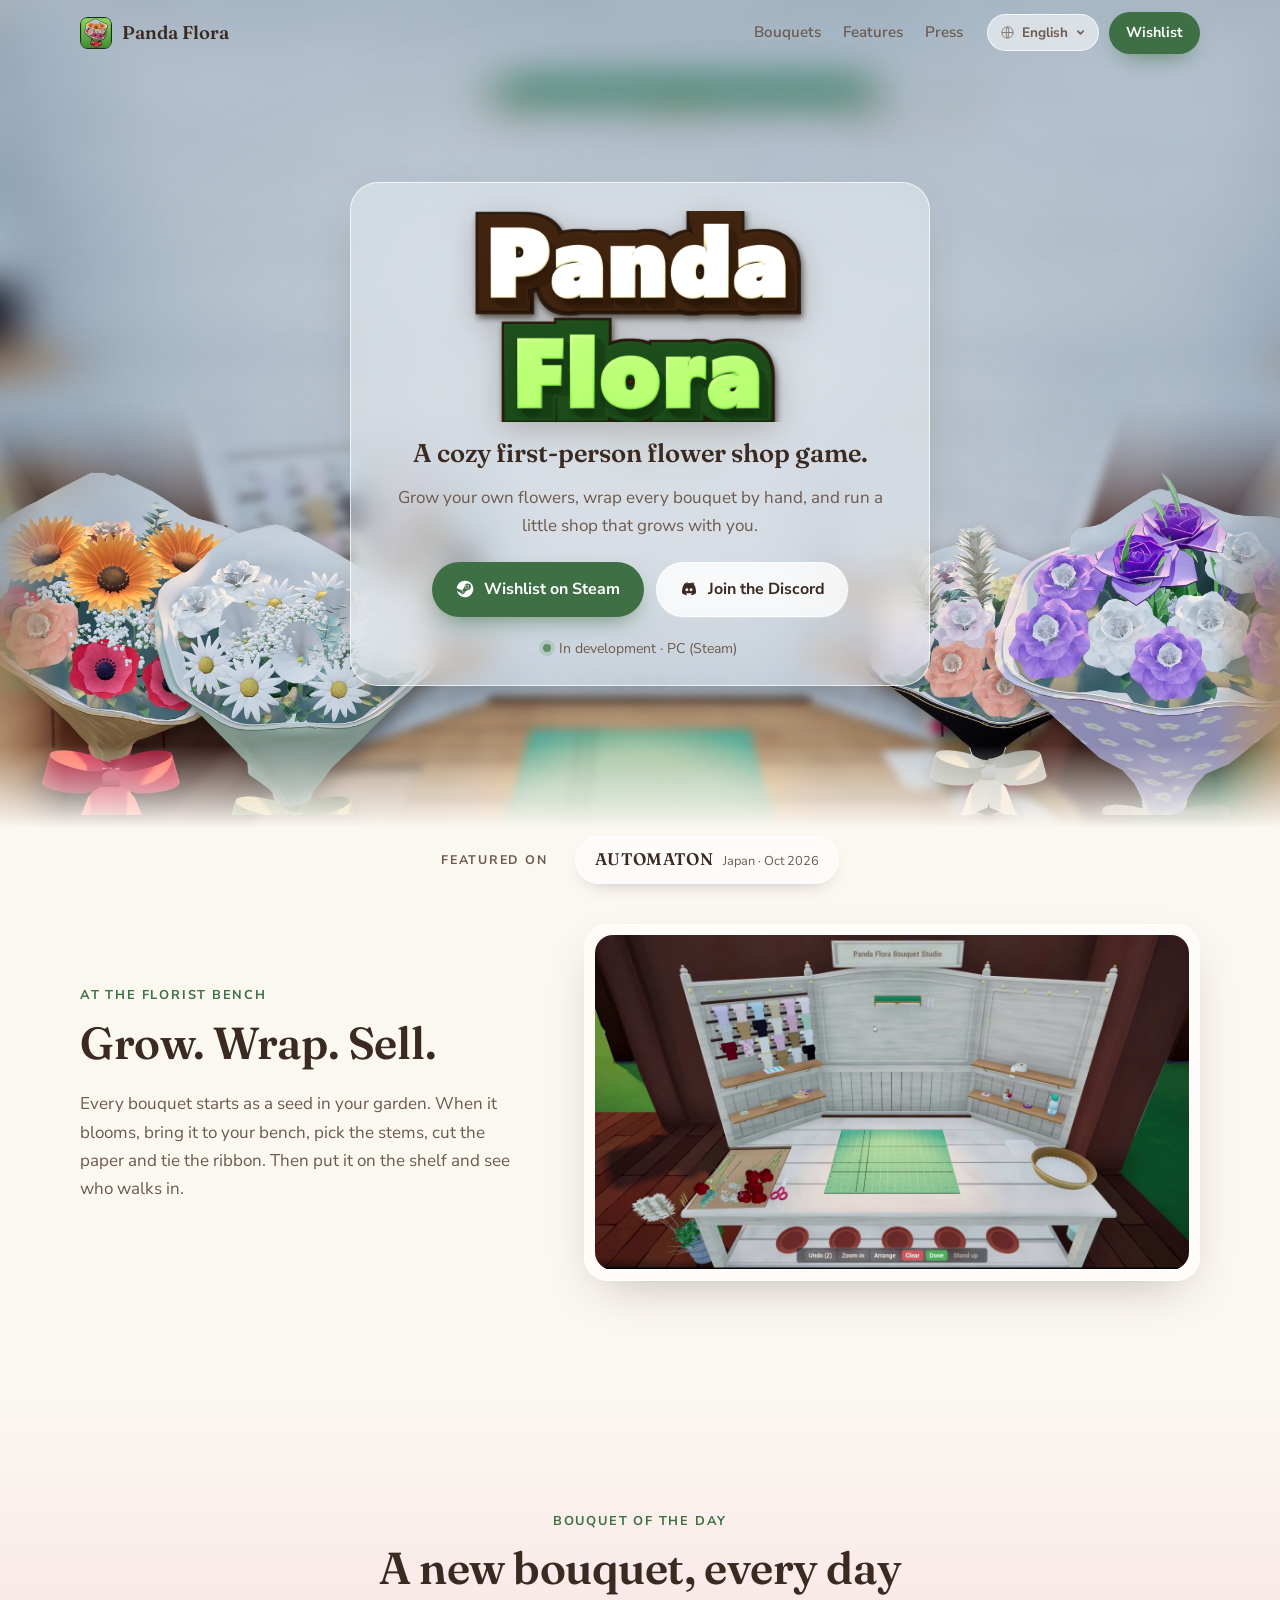
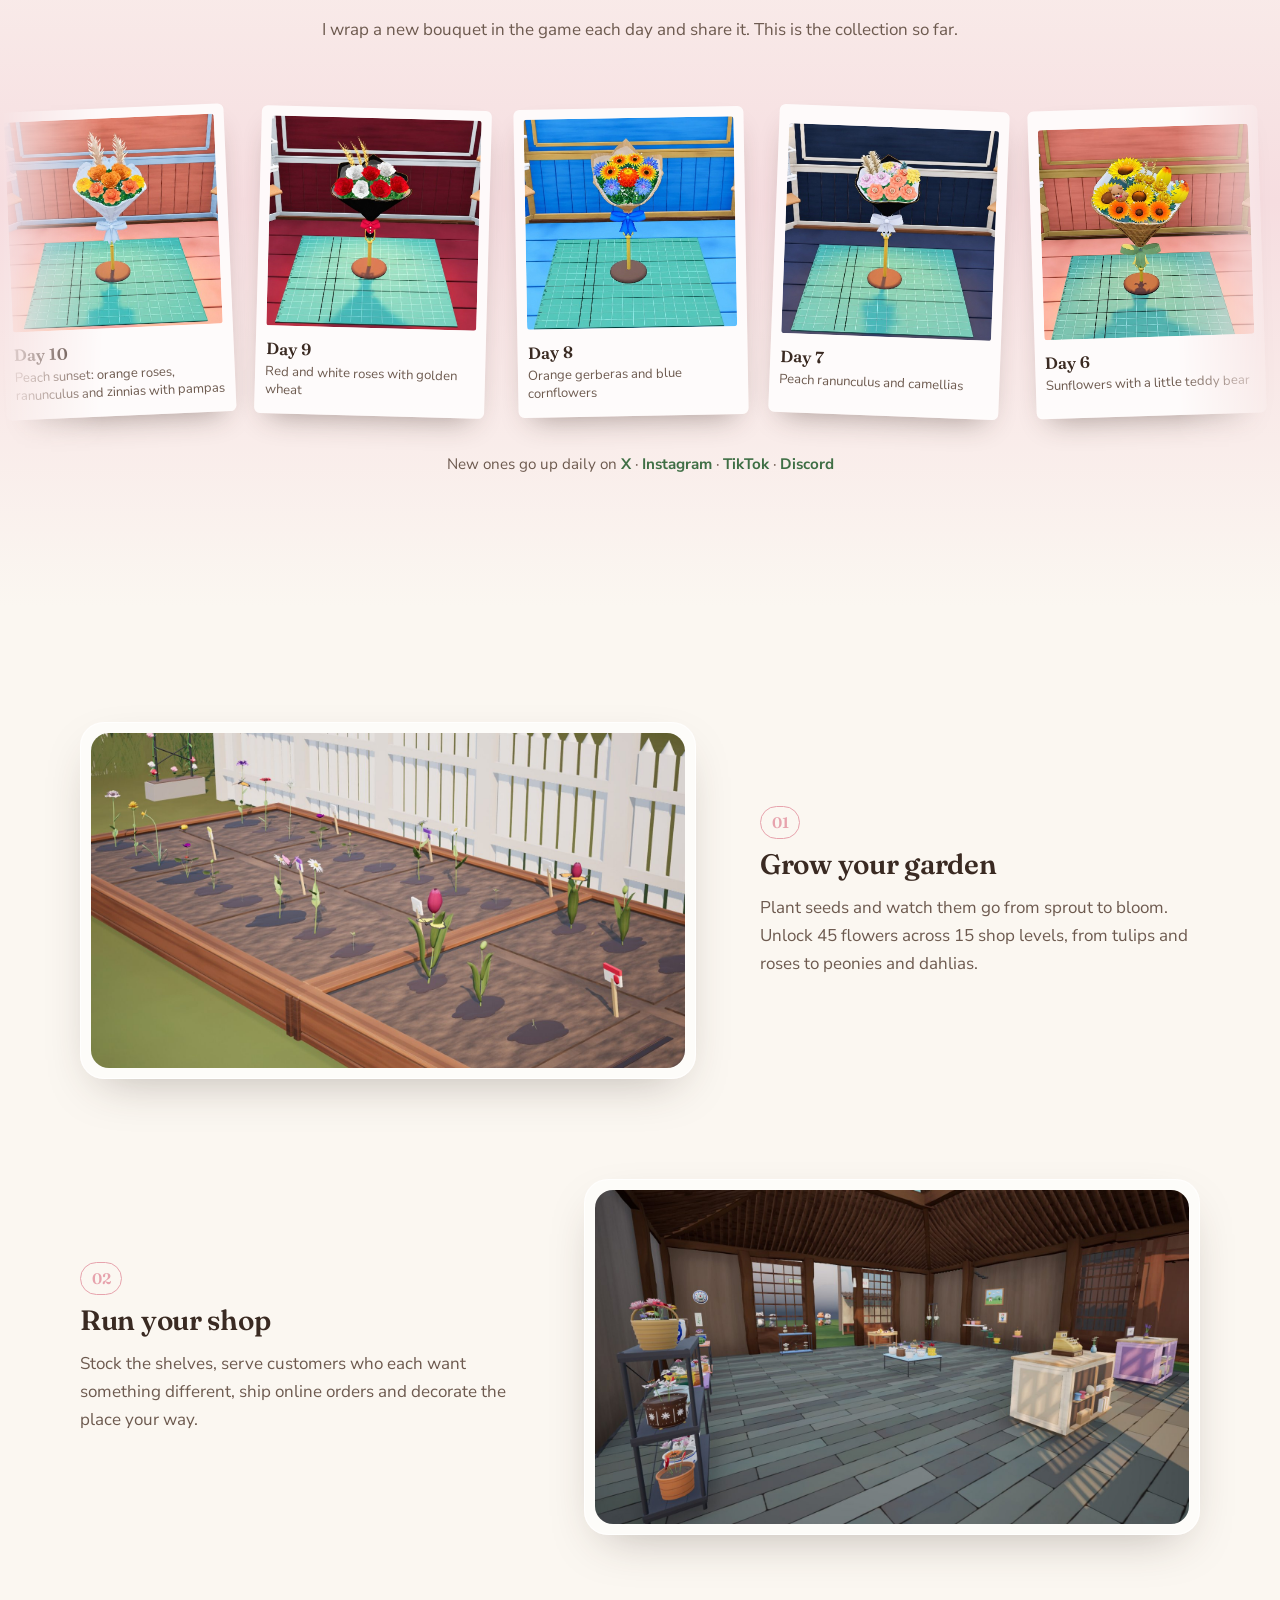
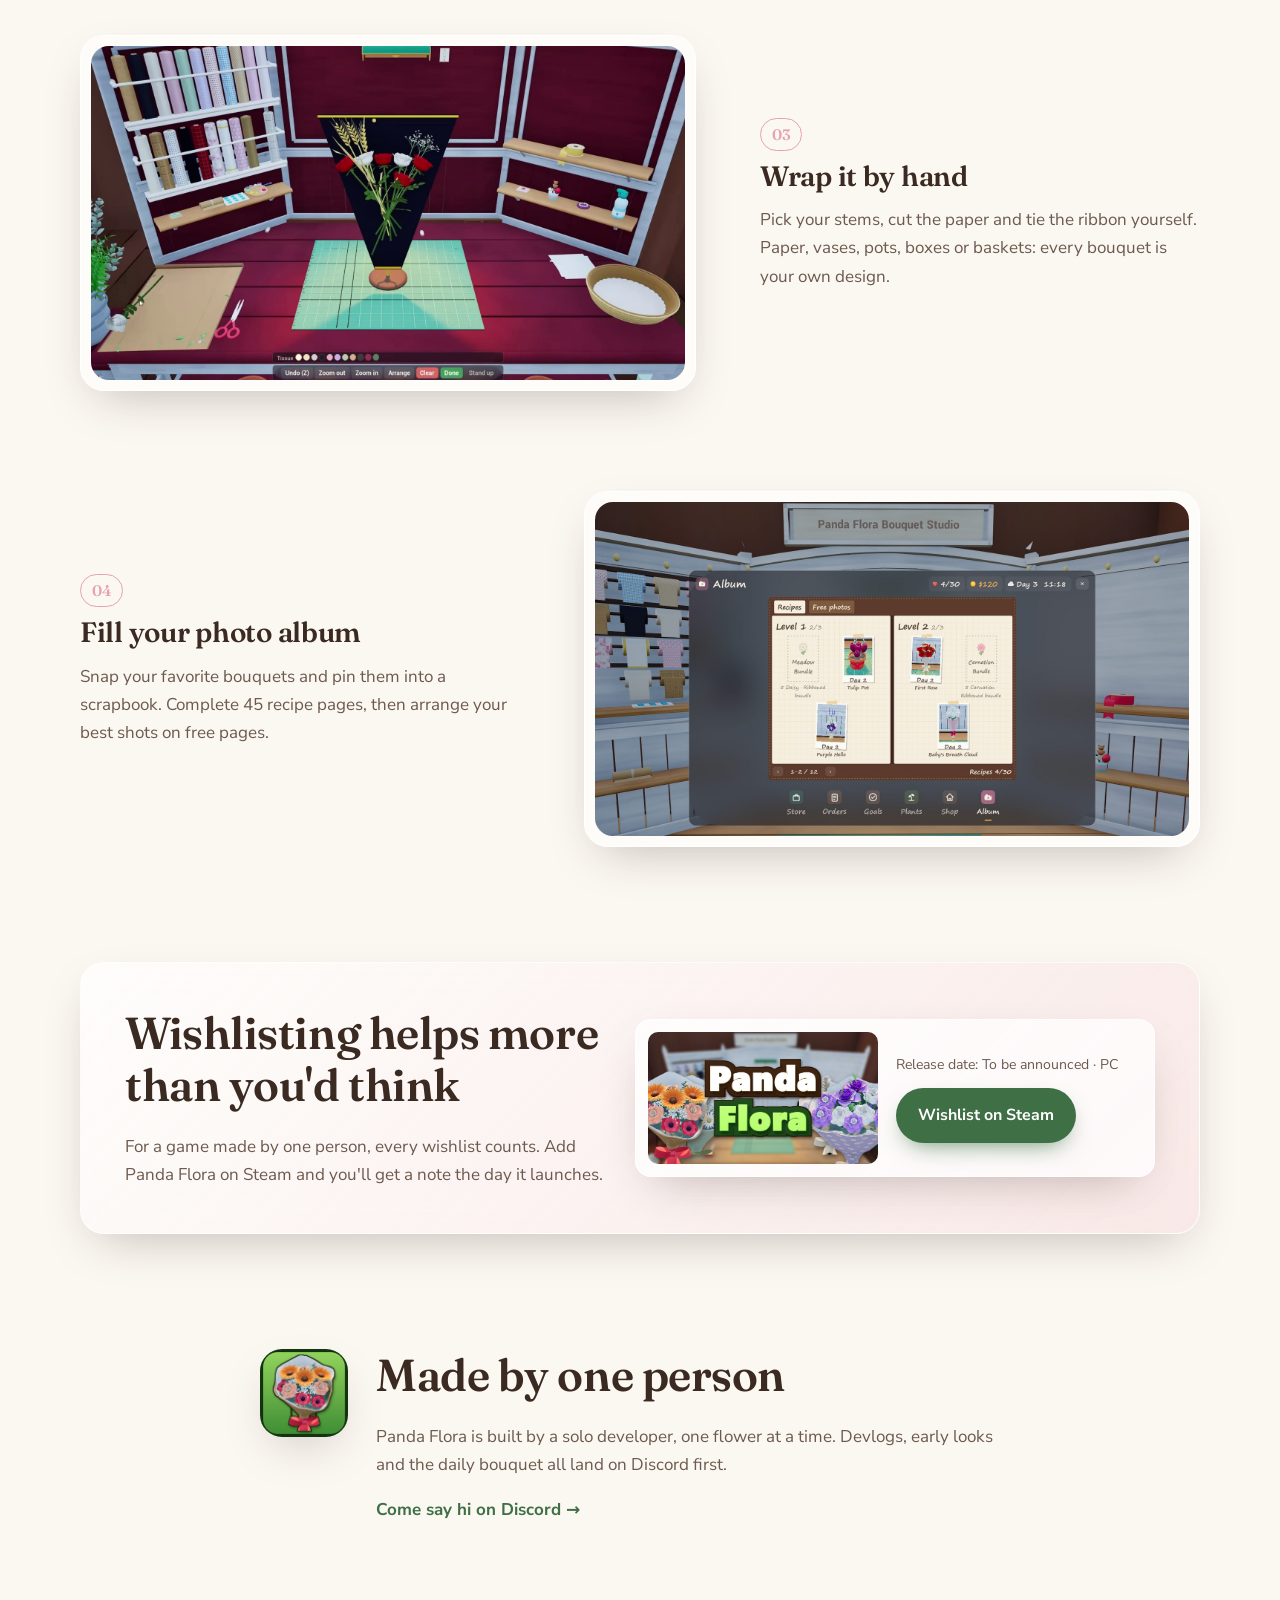
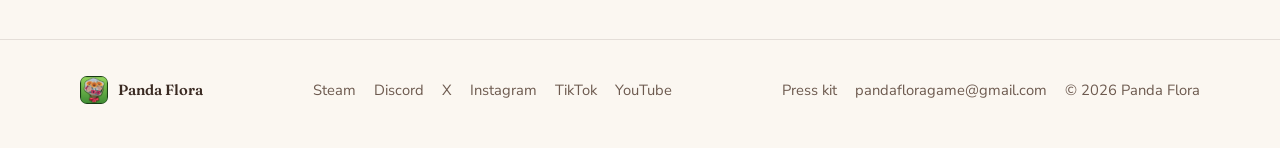
==== commit ef258e75: "Add Bouquet of the Day #10" ====
--- a/index.html
+++ b/index.html
@@ -1,225 +1,225 @@
-<!doctype html>
-<html lang="en">
-<head>
-  <meta charset="utf-8">
-  <meta name="viewport" content="width=device-width, initial-scale=1">
-  <title>Panda Flora · A cozy flower shop game</title>
-  <meta name="description" content="Panda Flora is a cozy first-person flower shop game. Grow your own flowers, wrap every bouquet by hand and run a little shop. Wishlist on Steam.">
-  <meta property="og:title" content="Panda Flora · A cozy flower shop game">
-  <meta property="og:description" content="Grow your own flowers, wrap every bouquet by hand and run a little shop. Wishlist on Steam.">
-  <meta property="og:image" content="assets/img/capsule.jpg">
-  <meta property="og:type" content="website">
-  <meta name="twitter:card" content="summary_large_image">
-  <meta name="twitter:site" content="@PandaFloraGame">
-  <link rel="icon" type="image/png" href="assets/img/favicon.png">
-  <link rel="apple-touch-icon" href="assets/img/apple-touch-icon.png">
-  <link rel="preconnect" href="https://fonts.googleapis.com">
-  <link rel="preconnect" href="https://fonts.gstatic.com" crossorigin>
-  <link href="https://fonts.googleapis.com/css2?family=Fraunces:opsz,wght@9..144,500;9..144,600&family=Nunito+Sans:opsz,wght@6..12,400;6..12,600;6..12,700&family=Zen+Maru+Gothic:wght@500;700&family=Noto+Sans+TC:wght@400;700&family=Noto+Serif+TC:wght@600&family=Noto+Sans+KR:wght@400;700&family=Noto+Sans+SC:wght@400;700&family=Noto+Serif+SC:wght@600&family=Noto+Sans+Arabic:wght@400;700&family=Noto+Naskh+Arabic:wght@600&display=swap" rel="stylesheet">
-  <link rel="stylesheet" href="assets/css/style.css">
-</head>
-<body>
-
-<header class="nav" id="top">
-  <div class="nav__inner">
-    <a class="nav__brand" href="#top" aria-label="Panda Flora home">
-      <img src="assets/img/favicon.png" alt="" width="32" height="32">
-      <span>Panda Flora</span>
-    </a>
-    <nav class="nav__links" aria-label="Main">
-      <a href="#bouquets" data-i18n="nav.bouquets">Bouquets</a>
-      <a href="#features" data-i18n="nav.features">Features</a>
-      <a href="press.html" data-i18n="nav.press">Press</a>
-    </nav>
-    <div class="nav__actions">
-      <div class="langmenu" id="langMenu">
-        <button class="lang langmenu__btn" type="button" id="langBtn" aria-haspopup="listbox" aria-expanded="false" aria-label="Language">
-          <svg class="langmenu__globe" viewBox="0 0 24 24" aria-hidden="true"><circle cx="12" cy="12" r="9" fill="none" stroke="currentColor" stroke-width="1.6"/><path d="M3 12h18M12 3c2.6 2.6 2.6 15.4 0 18M12 3c-2.6 2.6-2.6 15.4 0 18" fill="none" stroke="currentColor" stroke-width="1.6"/></svg>
-          <span id="langCurrent">English</span>
-          <svg class="langmenu__chev" viewBox="0 0 12 12" aria-hidden="true"><path d="M3 4.5 6 7.5 9 4.5" fill="none" stroke="currentColor" stroke-width="1.6" stroke-linecap="round" stroke-linejoin="round"/></svg>
-        </button>
-        <ul class="langmenu__list" role="listbox" aria-label="Language" hidden></ul>
-      </div>
-      <a class="btn btn--small btn--primary js-steam" href="https://store.steampowered.com/app/5337790/Panda_Flora/" data-i18n="nav.wishlist">Wishlist</a>
-    </div>
-  </div>
-</header>
-
-<main>
-
-  <!-- Hero -->
-  <section class="hero">
-    <div class="hero__bg" aria-hidden="true"></div>
-    <div class="hero__content">
-      <img class="hero__logo" src="assets/img/logo.png" alt="Panda Flora" width="900" height="560">
-      <p class="hero__tagline" data-i18n="hero.tagline">A cozy first-person flower shop game.</p>
-      <p class="hero__sub" data-i18n="hero.sub">Grow your own flowers, wrap every bouquet by hand, and run a little shop that grows with you.</p>
-      <div class="hero__cta">
-        <a class="btn btn--primary js-steam" href="https://store.steampowered.com/app/5337790/Panda_Flora/">
-          <svg class="btn__icon" viewBox="0 0 24 24" aria-hidden="true"><path fill="currentColor" d="M12 2a10 10 0 0 0-9.96 9.1l5.36 2.22a2.83 2.83 0 0 1 1.6-.5h.16l2.38-3.46v-.05a3.77 3.77 0 1 1 3.77 3.77h-.09l-3.4 2.43v.13a2.84 2.84 0 0 1-5.62.56L2.36 14.5A10 10 0 1 0 12 2Zm-4.72 15.18-1.23-.5a2.13 2.13 0 1 0 1.17-2.9l1.27.52a1.57 1.57 0 1 1-1.2 2.9Zm9.6-7.8a2.51 2.51 0 1 0-2.5 2.5 2.51 2.51 0 0 0 2.5-2.5Zm-4.39 0a1.88 1.88 0 1 1 1.88 1.88 1.88 1.88 0 0 1-1.88-1.88Z"/></svg>
-          <span data-i18n="cta.wishlist">Wishlist on Steam</span>
-        </a>
-        <a class="btn btn--glass" href="https://discord.gg/ZaYYqCMU4R" target="_blank" rel="noopener">
-          <svg class="btn__icon" viewBox="0 0 24 24" aria-hidden="true"><path fill="currentColor" d="M19.3 5.3A16.6 16.6 0 0 0 15.2 4l-.2.4a15.3 15.3 0 0 1 3.7 1.8 13.4 13.4 0 0 0-11.4 0A15.3 15.3 0 0 1 11 4.4L10.8 4a16.6 16.6 0 0 0-4.1 1.3A17.3 17.3 0 0 0 3.7 17a16.8 16.8 0 0 0 5 2.5l1.1-1.7a10.4 10.4 0 0 1-1.7-.8l.4-.3a11.9 11.9 0 0 0 7 0l.4.3a10.4 10.4 0 0 1-1.7.8l1.1 1.7a16.8 16.8 0 0 0 5-2.5 17.2 17.2 0 0 0-3-11.7ZM9.5 14.6a1.8 1.8 0 1 1 1.7-1.8 1.8 1.8 0 0 1-1.7 1.8Zm5 0a1.8 1.8 0 1 1 1.7-1.8 1.8 1.8 0 0 1-1.7 1.8Z"/></svg>
-          <span data-i18n="cta.discord">Join the Discord</span>
-        </a>
-      </div>
-      <p class="hero__status"><span class="dot" aria-hidden="true"></span><span data-i18n="hero.status">In development · PC (Steam)</span></p>
-    </div>
-  </section>
-
-  <!-- Featured on (add a new <a class="featured__item"> for each outlet or channel) -->
-  <section class="featured" aria-labelledby="featuredTitle">
-    <div class="wrap featured__inner">
-      <p class="featured__label" id="featuredTitle" data-i18n="feat.label">Featured on</p>
-      <div class="featured__list">
-        <a class="featured__item" href="https://automaton-media.com/articles/newsjp/20261006-471999/" target="_blank" rel="noopener">
-          <span class="featured__name">AUTOMATON</span>
-          <span class="featured__meta" data-i18n="feat.automaton">Japan · Oct 2026</span>
-        </a>
-      </div>
-    </div>
-  </section>
-
-  <!-- Gameplay -->
-  <section class="section gameplay">
-    <div class="wrap gameplay__grid">
-      <div class="gameplay__text">
-        <p class="eyebrow" data-i18n="play.eyebrow">At the florist bench</p>
-        <h2 data-i18n="play.title">Grow. Wrap. Sell.</h2>
-        <p data-i18n="play.body">Every bouquet starts as a seed in your garden. When it blooms, bring it to your bench, pick the stems, cut the paper and tie the ribbon. Then put it on the shelf and see who walks in.</p>
-      </div>
-      <figure class="glass-frame gameplay__video">
-        <video src="assets/video/wrap.mp4" poster="assets/img/wrap-poster.jpg" autoplay muted loop playsinline preload="metadata" aria-label="Wrapping a bouquet of red roses in Panda Flora"></video>
-      </figure>
-    </div>
-  </section>
-
-  <!-- Bouquet of the Day -->
-  <section class="section bouquets" id="bouquets">
-    <div class="wrap section__head">
-      <p class="eyebrow" data-i18n="botd.eyebrow">Bouquet of the Day</p>
-      <h2 data-i18n="botd.title">A new bouquet, every day</h2>
-      <p class="section__lead" data-i18n="botd.lead">I wrap a new bouquet in the game each day and share it. This is the collection so far.</p>
-    </div>
-    <div class="marquee" id="marquee" aria-label="Bouquet of the Day gallery">
-      <div class="marquee__track" id="marqueeTrack"></div>
-    </div>
-    <p class="bouquets__follow wrap">
-      <span data-i18n="botd.follow">New ones go up daily on</span>
-      <a href="https://x.com/PandaFloraGame" target="_blank" rel="noopener">X</a> ·
-      <a href="https://www.instagram.com/pandafloragame/" target="_blank" rel="noopener">Instagram</a> ·
-      <a href="https://www.tiktok.com/@pandafloragame" target="_blank" rel="noopener">TikTok</a> ·
-      <a href="https://discord.gg/ZaYYqCMU4R" target="_blank" rel="noopener">Discord</a>
-    </p>
-  </section>
-
-  <!-- Features -->
-  <section class="section features" id="features">
-    <div class="wrap">
-      <article class="feature">
-        <figure class="feature__img glass-frame"><img src="assets/img/shots/garden.jpg?v=2" alt="A raised garden bed with tulips and daisies sprouting" loading="lazy" width="1600" height="900"></figure>
-        <div class="feature__text">
-          <span class="feature__num">01</span>
-          <h3 data-i18n="f2.title">Grow your garden</h3>
-          <p data-i18n="f2.body">Plant seeds and watch them go from sprout to bloom. Unlock 45 flowers across 15 shop levels, from tulips and roses to peonies and dahlias.</p>
-        </div>
-      </article>
-      <article class="feature feature--flip">
-        <figure class="feature__img glass-frame"><img src="assets/img/shots/shop.jpg?v=2" alt="Inside the flower shop, with stocked shelves, display tables and the till" loading="lazy" width="1600" height="900"></figure>
-        <div class="feature__text">
-          <span class="feature__num">02</span>
-          <h3 data-i18n="f3.title">Run your shop</h3>
-          <p data-i18n="f3.body">Stock the shelves, serve customers who each want something different, ship online orders and decorate the place your way.</p>
-        </div>
-      </article>
-      <article class="feature">
-        <figure class="feature__img glass-frame"><img src="assets/img/shots/wrap-day9.jpg" alt="Arranging red and white roses with golden wheat in black wrapping paper" loading="lazy" width="1600" height="900"></figure>
-        <div class="feature__text">
-          <span class="feature__num">03</span>
-          <h3 data-i18n="f1.title">Wrap it by hand</h3>
-          <p data-i18n="f1.body">Pick your stems, cut the paper and tie the ribbon yourself. Paper, vases, pots, boxes or baskets: every bouquet is your own design.</p>
-        </div>
-      </article>
-      <article class="feature feature--flip">
-        <figure class="feature__img glass-frame"><img src="assets/img/shots/album-recipes.jpg" alt="The photo album with recipe pages" loading="lazy" width="1600" height="900"></figure>
-        <div class="feature__text">
-          <span class="feature__num">04</span>
-          <h3 data-i18n="f4.title">Fill your photo album</h3>
-          <p data-i18n="f4.body">Snap your favorite bouquets and pin them into a scrapbook. Complete 45 recipe pages, then arrange your best shots on free pages.</p>
-        </div>
-      </article>
-    </div>
-  </section>
-
-  <!-- Wishlist band -->
-  <section class="section cta-band">
-    <div class="wrap">
-      <div class="cta-band__card glass">
-        <div class="cta-band__text">
-          <h2 data-i18n="band.title">Wishlisting helps more than you'd think</h2>
-          <p data-i18n="band.body">For a game made by one person, every wishlist counts. Add Panda Flora on Steam and you'll get a note the day it launches.</p>
-        </div>
-        <div class="cta-band__widget">
-          <a class="steamcard js-steam" href="https://store.steampowered.com/app/5337790/Panda_Flora/">
-            <img src="assets/img/capsule.jpg" alt="Panda Flora" width="1232" height="706" loading="lazy">
-            <span class="steamcard__body">
-              <span class="steamcard__meta"><span data-i18n="sc.release">Release date: To be announced</span> · PC</span>
-              <span class="btn btn--primary steamcard__btn" data-i18n="cta.wishlist">Wishlist on Steam</span>
-            </span>
-          </a>
-        </div>
-      </div>
-    </div>
-  </section>
-
-  <!-- Dev note -->
-  <section class="section devnote">
-    <div class="wrap devnote__inner">
-      <img src="assets/img/apple-touch-icon.png" alt="" width="88" height="88" class="devnote__icon">
-      <div>
-        <h2 data-i18n="dev.title">Made by one person</h2>
-        <p data-i18n="dev.body">Panda Flora is built by a solo developer, one flower at a time. Devlogs, early looks and the daily bouquet all land on Discord first.</p>
-        <a class="link-arrow" href="https://discord.gg/ZaYYqCMU4R" target="_blank" rel="noopener" data-i18n="dev.link">Come say hi on Discord</a>
-      </div>
-    </div>
-  </section>
-
-</main>
-
-<footer class="footer">
-  <div class="wrap footer__inner">
-    <div class="footer__brand">
-      <img src="assets/img/favicon.png" alt="" width="28" height="28">
-      <span>Panda Flora</span>
-    </div>
-    <nav class="footer__links" aria-label="Social">
-      <a class="js-steam" href="https://store.steampowered.com/app/5337790/Panda_Flora/">Steam</a>
-      <a href="https://discord.gg/ZaYYqCMU4R" target="_blank" rel="noopener">Discord</a>
-      <a href="https://x.com/PandaFloraGame" target="_blank" rel="noopener">X</a>
-      <a href="https://www.instagram.com/pandafloragame/" target="_blank" rel="noopener">Instagram</a>
-      <a href="https://www.tiktok.com/@pandafloragame" target="_blank" rel="noopener">TikTok</a>
-      <a href="https://www.youtube.com/@PandaFloraGame" target="_blank" rel="noopener">YouTube</a>
-    </nav>
-    <div class="footer__meta">
-      <a href="press.html" data-i18n="foot.press">Press kit</a>
-      <a href="mailto:pandafloragame@gmail.com">pandafloragame@gmail.com</a>
-      <span>© 2026 Panda Flora</span>
-    </div>
-  </div>
-</footer>
-
-<div class="lightbox" id="lightbox" hidden>
-  <button class="lightbox__close" type="button" aria-label="Close">×</button>
-  <figure>
-    <img id="lightboxImg" alt="">
-    <figcaption id="lightboxCap"></figcaption>
-  </figure>
-</div>
-
-<script src="assets/js/bouquets.js"></script>
-<script src="assets/js/i18n.js"></script>
-<script src="assets/js/main.js"></script>
-<script data-goatcounter="https://pandaflora.goatcounter.com/count" async src="//gc.zgo.at/count.js"></script>
-</body>
-</html>
+<!doctype html>
+<html lang="en">
+<head>
+  <meta charset="utf-8">
+  <meta name="viewport" content="width=device-width, initial-scale=1">
+  <title>Panda Flora · A cozy flower shop game</title>
+  <meta name="description" content="Panda Flora is a cozy first-person flower shop game. Grow your own flowers, wrap every bouquet by hand and run a little shop. Wishlist on Steam.">
+  <meta property="og:title" content="Panda Flora · A cozy flower shop game">
+  <meta property="og:description" content="Grow your own flowers, wrap every bouquet by hand and run a little shop. Wishlist on Steam.">
+  <meta property="og:image" content="assets/img/capsule.jpg">
+  <meta property="og:type" content="website">
+  <meta name="twitter:card" content="summary_large_image">
+  <meta name="twitter:site" content="@PandaFloraGame">
+  <link rel="icon" type="image/png" href="assets/img/favicon.png">
+  <link rel="apple-touch-icon" href="assets/img/apple-touch-icon.png">
+  <link rel="preconnect" href="https://fonts.googleapis.com">
+  <link rel="preconnect" href="https://fonts.gstatic.com" crossorigin>
+  <link href="https://fonts.googleapis.com/css2?family=Fraunces:opsz,wght@9..144,500;9..144,600&family=Nunito+Sans:opsz,wght@6..12,400;6..12,600;6..12,700&family=Zen+Maru+Gothic:wght@500;700&family=Noto+Sans+TC:wght@400;700&family=Noto+Serif+TC:wght@600&family=Noto+Sans+KR:wght@400;700&family=Noto+Sans+SC:wght@400;700&family=Noto+Serif+SC:wght@600&family=Noto+Sans+Arabic:wght@400;700&family=Noto+Naskh+Arabic:wght@600&display=swap" rel="stylesheet">
+  <link rel="stylesheet" href="assets/css/style.css?v=202610102053">
+</head>
+<body>
+
+<header class="nav" id="top">
+  <div class="nav__inner">
+    <a class="nav__brand" href="#top" aria-label="Panda Flora home">
+      <img src="assets/img/favicon.png" alt="" width="32" height="32">
+      <span>Panda Flora</span>
+    </a>
+    <nav class="nav__links" aria-label="Main">
+      <a href="#bouquets" data-i18n="nav.bouquets">Bouquets</a>
+      <a href="#features" data-i18n="nav.features">Features</a>
+      <a href="press.html" data-i18n="nav.press">Press</a>
+    </nav>
+    <div class="nav__actions">
+      <div class="langmenu" id="langMenu">
+        <button class="lang langmenu__btn" type="button" id="langBtn" aria-haspopup="listbox" aria-expanded="false" aria-label="Language">
+          <svg class="langmenu__globe" viewBox="0 0 24 24" aria-hidden="true"><circle cx="12" cy="12" r="9" fill="none" stroke="currentColor" stroke-width="1.6"/><path d="M3 12h18M12 3c2.6 2.6 2.6 15.4 0 18M12 3c-2.6 2.6-2.6 15.4 0 18" fill="none" stroke="currentColor" stroke-width="1.6"/></svg>
+          <span id="langCurrent">English</span>
+          <svg class="langmenu__chev" viewBox="0 0 12 12" aria-hidden="true"><path d="M3 4.5 6 7.5 9 4.5" fill="none" stroke="currentColor" stroke-width="1.6" stroke-linecap="round" stroke-linejoin="round"/></svg>
+        </button>
+        <ul class="langmenu__list" role="listbox" aria-label="Language" hidden></ul>
+      </div>
+      <a class="btn btn--small btn--primary js-steam" href="https://store.steampowered.com/app/5337790/Panda_Flora/" data-i18n="nav.wishlist">Wishlist</a>
+    </div>
+  </div>
+</header>
+
+<main>
+
+  <!-- Hero -->
+  <section class="hero">
+    <div class="hero__bg" aria-hidden="true"></div>
+    <div class="hero__content">
+      <img class="hero__logo" src="assets/img/logo.png" alt="Panda Flora" width="900" height="560">
+      <p class="hero__tagline" data-i18n="hero.tagline">A cozy first-person flower shop game.</p>
+      <p class="hero__sub" data-i18n="hero.sub">Grow your own flowers, wrap every bouquet by hand, and run a little shop that grows with you.</p>
+      <div class="hero__cta">
+        <a class="btn btn--primary js-steam" href="https://store.steampowered.com/app/5337790/Panda_Flora/">
+          <svg class="btn__icon" viewBox="0 0 24 24" aria-hidden="true"><path fill="currentColor" d="M12 2a10 10 0 0 0-9.96 9.1l5.36 2.22a2.83 2.83 0 0 1 1.6-.5h.16l2.38-3.46v-.05a3.77 3.77 0 1 1 3.77 3.77h-.09l-3.4 2.43v.13a2.84 2.84 0 0 1-5.62.56L2.36 14.5A10 10 0 1 0 12 2Zm-4.72 15.18-1.23-.5a2.13 2.13 0 1 0 1.17-2.9l1.27.52a1.57 1.57 0 1 1-1.2 2.9Zm9.6-7.8a2.51 2.51 0 1 0-2.5 2.5 2.51 2.51 0 0 0 2.5-2.5Zm-4.39 0a1.88 1.88 0 1 1 1.88 1.88 1.88 1.88 0 0 1-1.88-1.88Z"/></svg>
+          <span data-i18n="cta.wishlist">Wishlist on Steam</span>
+        </a>
+        <a class="btn btn--glass" href="https://discord.gg/ZaYYqCMU4R" target="_blank" rel="noopener">
+          <svg class="btn__icon" viewBox="0 0 24 24" aria-hidden="true"><path fill="currentColor" d="M19.3 5.3A16.6 16.6 0 0 0 15.2 4l-.2.4a15.3 15.3 0 0 1 3.7 1.8 13.4 13.4 0 0 0-11.4 0A15.3 15.3 0 0 1 11 4.4L10.8 4a16.6 16.6 0 0 0-4.1 1.3A17.3 17.3 0 0 0 3.7 17a16.8 16.8 0 0 0 5 2.5l1.1-1.7a10.4 10.4 0 0 1-1.7-.8l.4-.3a11.9 11.9 0 0 0 7 0l.4.3a10.4 10.4 0 0 1-1.7.8l1.1 1.7a16.8 16.8 0 0 0 5-2.5 17.2 17.2 0 0 0-3-11.7ZM9.5 14.6a1.8 1.8 0 1 1 1.7-1.8 1.8 1.8 0 0 1-1.7 1.8Zm5 0a1.8 1.8 0 1 1 1.7-1.8 1.8 1.8 0 0 1-1.7 1.8Z"/></svg>
+          <span data-i18n="cta.discord">Join the Discord</span>
+        </a>
+      </div>
+      <p class="hero__status"><span class="dot" aria-hidden="true"></span><span data-i18n="hero.status">In development · PC (Steam)</span></p>
+    </div>
+  </section>
+
+  <!-- Featured on (add a new <a class="featured__item"> for each outlet or channel) -->
+  <section class="featured" aria-labelledby="featuredTitle">
+    <div class="wrap featured__inner">
+      <p class="featured__label" id="featuredTitle" data-i18n="feat.label">Featured on</p>
+      <div class="featured__list">
+        <a class="featured__item" href="https://automaton-media.com/articles/newsjp/20261006-471999/" target="_blank" rel="noopener">
+          <span class="featured__name">AUTOMATON</span>
+          <span class="featured__meta" data-i18n="feat.automaton">Japan · Oct 2026</span>
+        </a>
+      </div>
+    </div>
+  </section>
+
+  <!-- Gameplay -->
+  <section class="section gameplay">
+    <div class="wrap gameplay__grid">
+      <div class="gameplay__text">
+        <p class="eyebrow" data-i18n="play.eyebrow">At the florist bench</p>
+        <h2 data-i18n="play.title">Grow. Wrap. Sell.</h2>
+        <p data-i18n="play.body">Every bouquet starts as a seed in your garden. When it blooms, bring it to your bench, pick the stems, cut the paper and tie the ribbon. Then put it on the shelf and see who walks in.</p>
+      </div>
+      <figure class="glass-frame gameplay__video">
+        <video src="assets/video/wrap.mp4" poster="assets/img/wrap-poster.jpg" autoplay muted loop playsinline preload="metadata" aria-label="Wrapping a bouquet of red roses in Panda Flora"></video>
+      </figure>
+    </div>
+  </section>
+
+  <!-- Bouquet of the Day -->
+  <section class="section bouquets" id="bouquets">
+    <div class="wrap section__head">
+      <p class="eyebrow" data-i18n="botd.eyebrow">Bouquet of the Day</p>
+      <h2 data-i18n="botd.title">A new bouquet, every day</h2>
+      <p class="section__lead" data-i18n="botd.lead">I wrap a new bouquet in the game each day and share it. This is the collection so far.</p>
+    </div>
+    <div class="marquee" id="marquee" aria-label="Bouquet of the Day gallery">
+      <div class="marquee__track" id="marqueeTrack"></div>
+    </div>
+    <p class="bouquets__follow wrap">
+      <span data-i18n="botd.follow">New ones go up daily on</span>
+      <a href="https://x.com/PandaFloraGame" target="_blank" rel="noopener">X</a> ·
+      <a href="https://www.instagram.com/pandafloragame/" target="_blank" rel="noopener">Instagram</a> ·
+      <a href="https://www.tiktok.com/@pandafloragame" target="_blank" rel="noopener">TikTok</a> ·
+      <a href="https://discord.gg/ZaYYqCMU4R" target="_blank" rel="noopener">Discord</a>
+    </p>
+  </section>
+
+  <!-- Features -->
+  <section class="section features" id="features">
+    <div class="wrap">
+      <article class="feature">
+        <figure class="feature__img glass-frame"><img src="assets/img/shots/garden.jpg?v=2" alt="A raised garden bed with tulips and daisies sprouting" loading="lazy" width="1600" height="900"></figure>
+        <div class="feature__text">
+          <span class="feature__num">01</span>
+          <h3 data-i18n="f2.title">Grow your garden</h3>
+          <p data-i18n="f2.body">Plant seeds and watch them go from sprout to bloom. Unlock 45 flowers across 15 shop levels, from tulips and roses to peonies and dahlias.</p>
+        </div>
+      </article>
+      <article class="feature feature--flip">
+        <figure class="feature__img glass-frame"><img src="assets/img/shots/shop.jpg?v=2" alt="Inside the flower shop, with stocked shelves, display tables and the till" loading="lazy" width="1600" height="900"></figure>
+        <div class="feature__text">
+          <span class="feature__num">02</span>
+          <h3 data-i18n="f3.title">Run your shop</h3>
+          <p data-i18n="f3.body">Stock the shelves, serve customers who each want something different, ship online orders and decorate the place your way.</p>
+        </div>
+      </article>
+      <article class="feature">
+        <figure class="feature__img glass-frame"><img src="assets/img/shots/wrap-day9.jpg" alt="Arranging red and white roses with golden wheat in black wrapping paper" loading="lazy" width="1600" height="900"></figure>
+        <div class="feature__text">
+          <span class="feature__num">03</span>
+          <h3 data-i18n="f1.title">Wrap it by hand</h3>
+          <p data-i18n="f1.body">Pick your stems, cut the paper and tie the ribbon yourself. Paper, vases, pots, boxes or baskets: every bouquet is your own design.</p>
+        </div>
+      </article>
+      <article class="feature feature--flip">
+        <figure class="feature__img glass-frame"><img src="assets/img/shots/album-recipes.jpg" alt="The photo album with recipe pages" loading="lazy" width="1600" height="900"></figure>
+        <div class="feature__text">
+          <span class="feature__num">04</span>
+          <h3 data-i18n="f4.title">Fill your photo album</h3>
+          <p data-i18n="f4.body">Snap your favorite bouquets and pin them into a scrapbook. Complete 45 recipe pages, then arrange your best shots on free pages.</p>
+        </div>
+      </article>
+    </div>
+  </section>
+
+  <!-- Wishlist band -->
+  <section class="section cta-band">
+    <div class="wrap">
+      <div class="cta-band__card glass">
+        <div class="cta-band__text">
+          <h2 data-i18n="band.title">Wishlisting helps more than you'd think</h2>
+          <p data-i18n="band.body">For a game made by one person, every wishlist counts. Add Panda Flora on Steam and you'll get a note the day it launches.</p>
+        </div>
+        <div class="cta-band__widget">
+          <a class="steamcard js-steam" href="https://store.steampowered.com/app/5337790/Panda_Flora/">
+            <img src="assets/img/capsule.jpg" alt="Panda Flora" width="1232" height="706" loading="lazy">
+            <span class="steamcard__body">
+              <span class="steamcard__meta"><span data-i18n="sc.release">Release date: To be announced</span> · PC</span>
+              <span class="btn btn--primary steamcard__btn" data-i18n="cta.wishlist">Wishlist on Steam</span>
+            </span>
+          </a>
+        </div>
+      </div>
+    </div>
+  </section>
+
+  <!-- Dev note -->
+  <section class="section devnote">
+    <div class="wrap devnote__inner">
+      <img src="assets/img/apple-touch-icon.png" alt="" width="88" height="88" class="devnote__icon">
+      <div>
+        <h2 data-i18n="dev.title">Made by one person</h2>
+        <p data-i18n="dev.body">Panda Flora is built by a solo developer, one flower at a time. Devlogs, early looks and the daily bouquet all land on Discord first.</p>
+        <a class="link-arrow" href="https://discord.gg/ZaYYqCMU4R" target="_blank" rel="noopener" data-i18n="dev.link">Come say hi on Discord</a>
+      </div>
+    </div>
+  </section>
+
+</main>
+
+<footer class="footer">
+  <div class="wrap footer__inner">
+    <div class="footer__brand">
+      <img src="assets/img/favicon.png" alt="" width="28" height="28">
+      <span>Panda Flora</span>
+    </div>
+    <nav class="footer__links" aria-label="Social">
+      <a class="js-steam" href="https://store.steampowered.com/app/5337790/Panda_Flora/">Steam</a>
+      <a href="https://discord.gg/ZaYYqCMU4R" target="_blank" rel="noopener">Discord</a>
+      <a href="https://x.com/PandaFloraGame" target="_blank" rel="noopener">X</a>
+      <a href="https://www.instagram.com/pandafloragame/" target="_blank" rel="noopener">Instagram</a>
+      <a href="https://www.tiktok.com/@pandafloragame" target="_blank" rel="noopener">TikTok</a>
+      <a href="https://www.youtube.com/@PandaFloraGame" target="_blank" rel="noopener">YouTube</a>
+    </nav>
+    <div class="footer__meta">
+      <a href="press.html" data-i18n="foot.press">Press kit</a>
+      <a href="mailto:pandafloragame@gmail.com">pandafloragame@gmail.com</a>
+      <span>© 2026 Panda Flora</span>
+    </div>
+  </div>
+</footer>
+
+<div class="lightbox" id="lightbox" hidden>
+  <button class="lightbox__close" type="button" aria-label="Close">×</button>
+  <figure>
+    <img id="lightboxImg" alt="">
+    <figcaption id="lightboxCap"></figcaption>
+  </figure>
+</div>
+
+<script src="assets/js/bouquets.js?v=202610102053"></script>
+<script src="assets/js/i18n.js?v=202610102053"></script>
+<script src="assets/js/main.js?v=202610102053"></script>
+<script data-goatcounter="https://pandaflora.goatcounter.com/count" async src="//gc.zgo.at/count.js"></script>
+</body>
+</html>
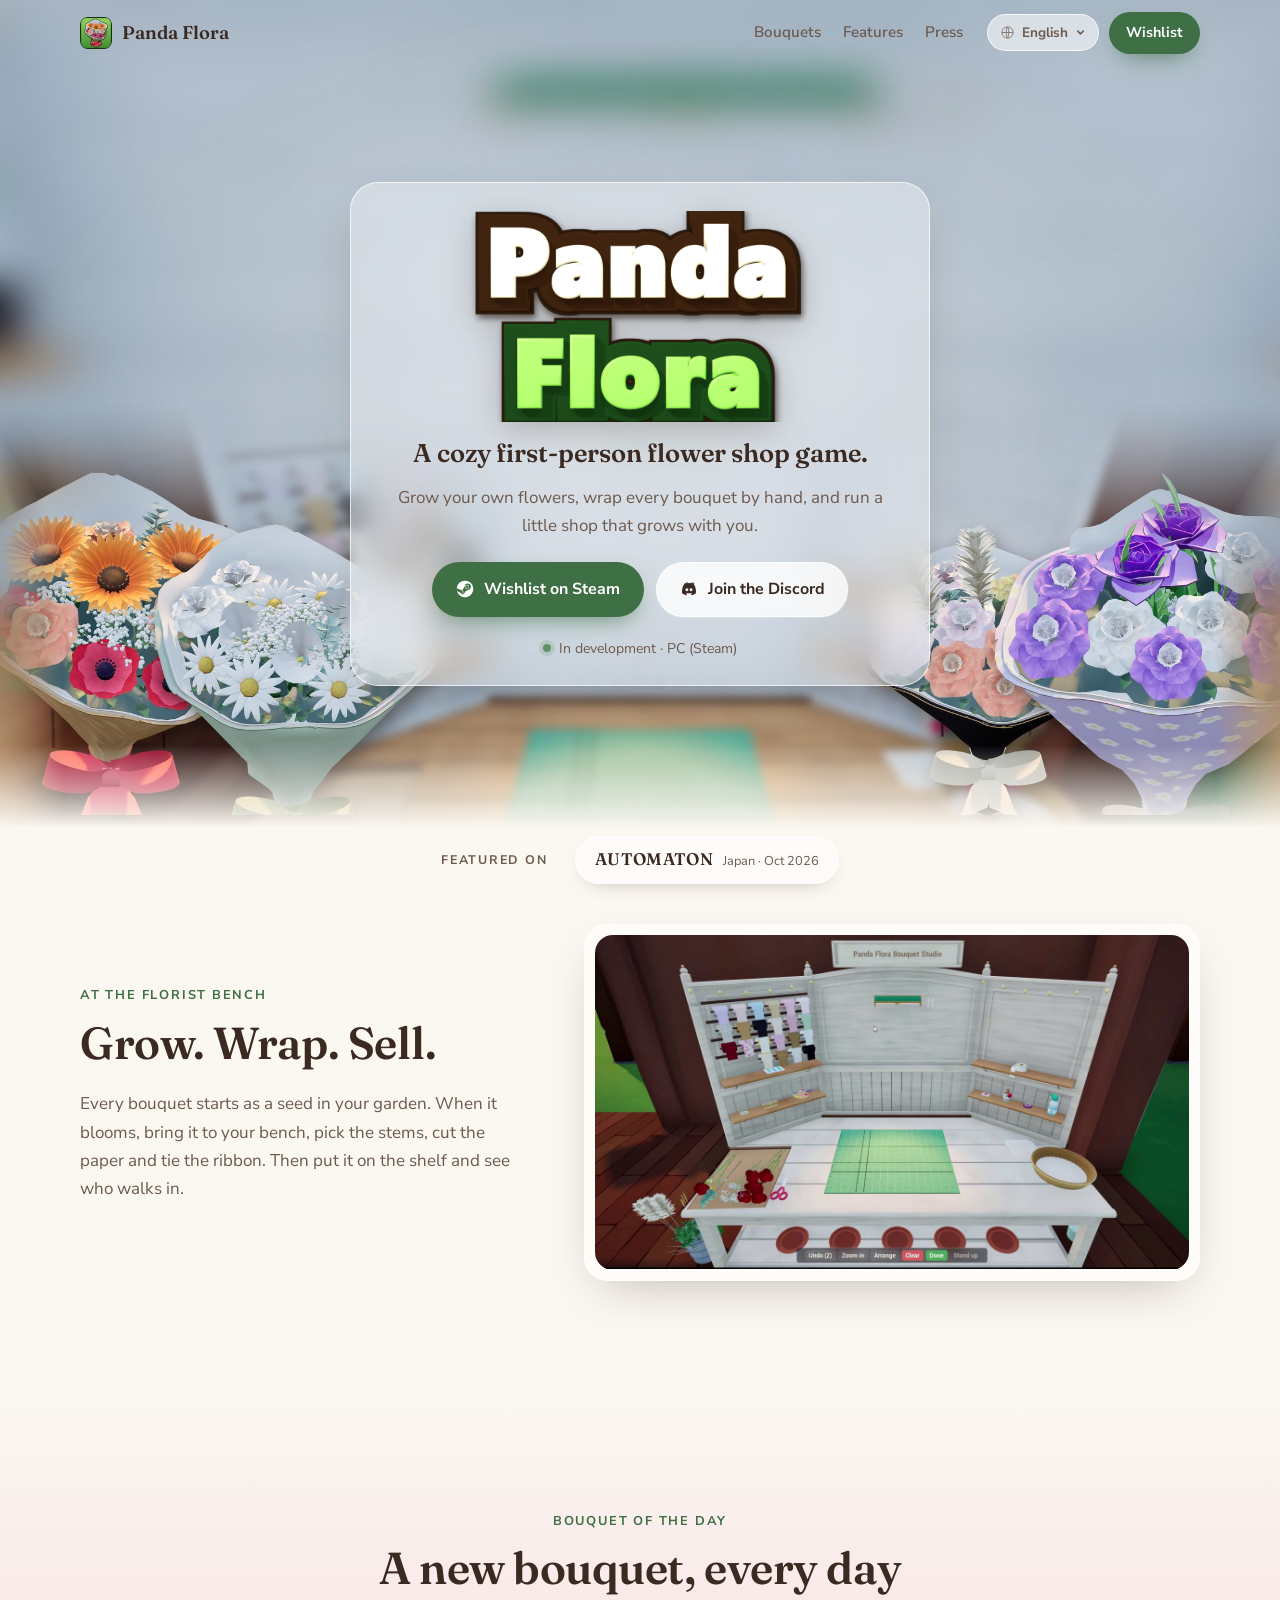
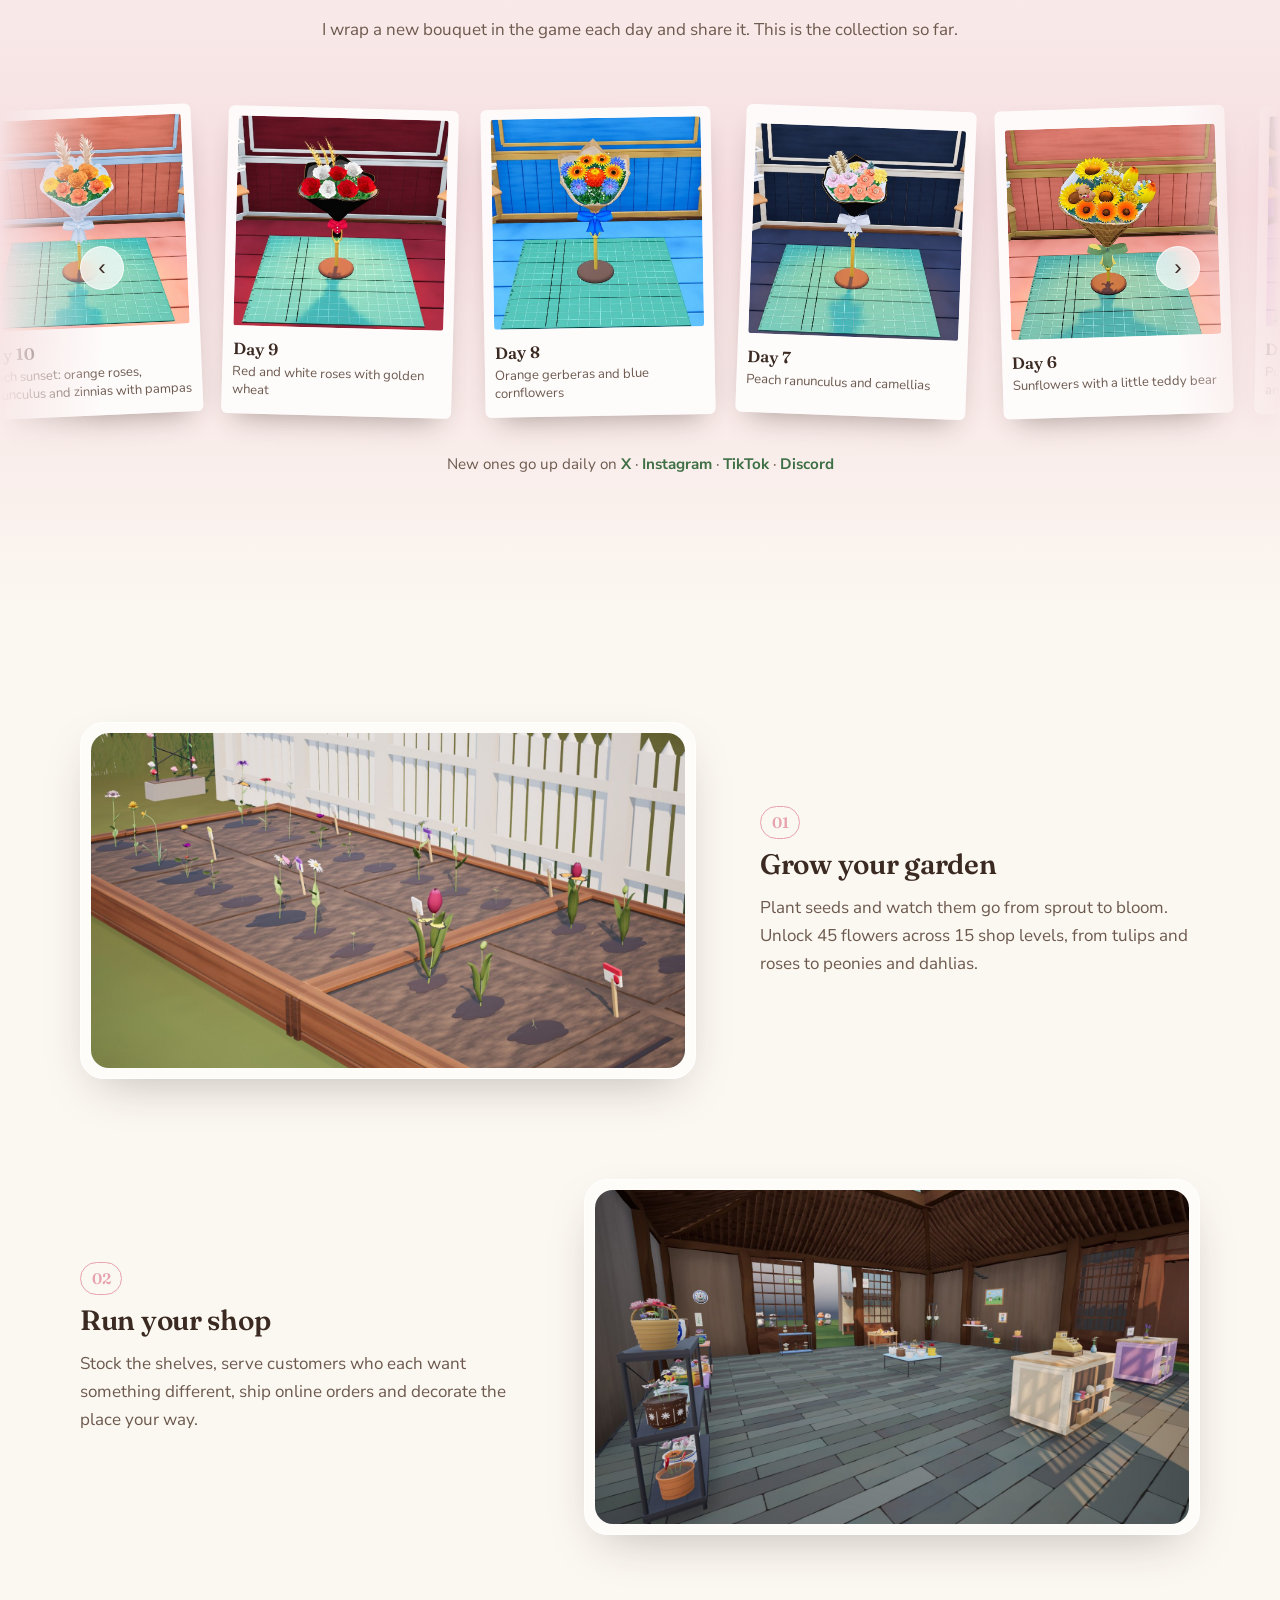
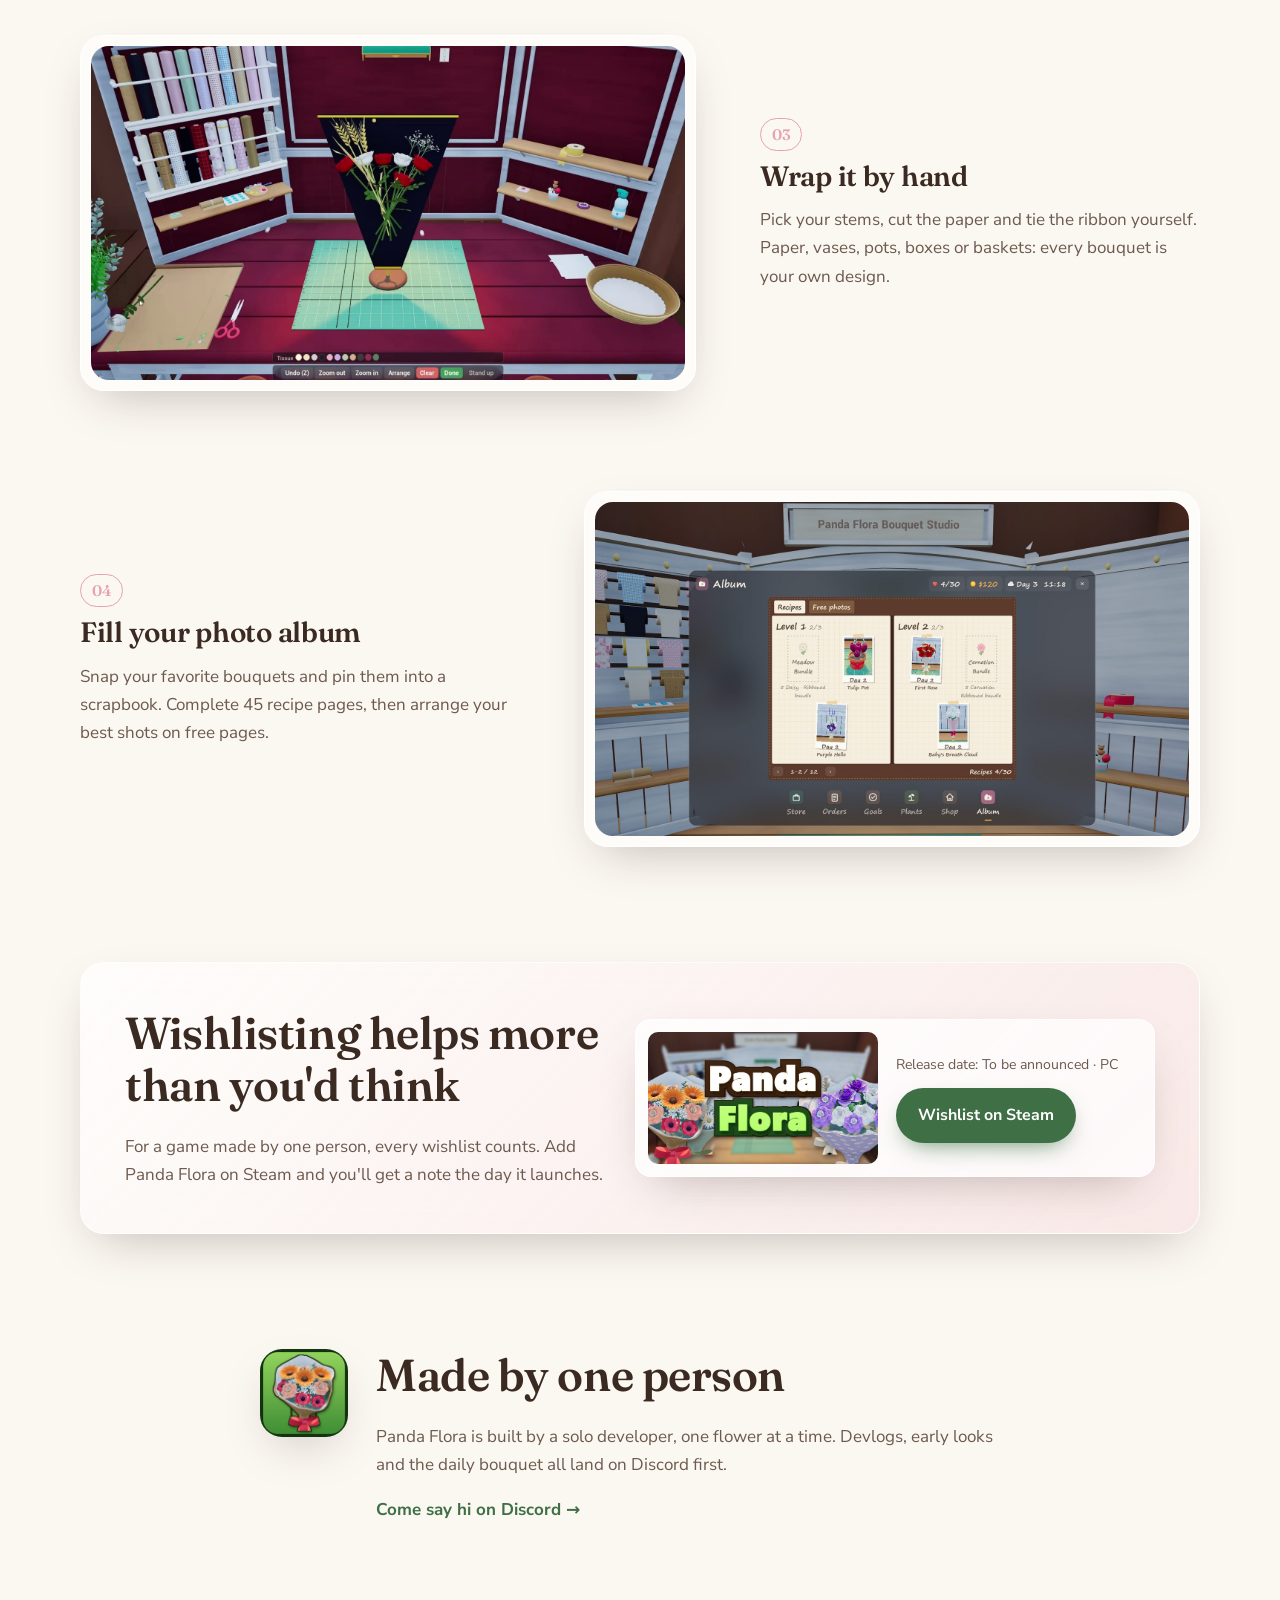
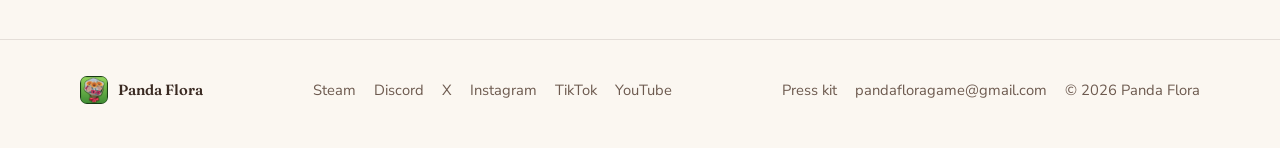
==== commit 44641d3a: "Draggable bouquet gallery with arrows" ====
--- a/index.html
+++ b/index.html
@@ -16,7 +16,7 @@
   <link rel="preconnect" href="https://fonts.googleapis.com">
   <link rel="preconnect" href="https://fonts.gstatic.com" crossorigin>
   <link href="https://fonts.googleapis.com/css2?family=Fraunces:opsz,wght@9..144,500;9..144,600&family=Nunito+Sans:opsz,wght@6..12,400;6..12,600;6..12,700&family=Zen+Maru+Gothic:wght@500;700&family=Noto+Sans+TC:wght@400;700&family=Noto+Serif+TC:wght@600&family=Noto+Sans+KR:wght@400;700&family=Noto+Sans+SC:wght@400;700&family=Noto+Serif+SC:wght@600&family=Noto+Sans+Arabic:wght@400;700&family=Noto+Naskh+Arabic:wght@600&display=swap" rel="stylesheet">
-  <link rel="stylesheet" href="assets/css/style.css?v=202610102053">
+  <link rel="stylesheet" href="assets/css/style.css?v=20261010205701">
 </head>
 <body>
 
@@ -102,8 +102,12 @@
       <h2 data-i18n="botd.title">A new bouquet, every day</h2>
       <p class="section__lead" data-i18n="botd.lead">I wrap a new bouquet in the game each day and share it. This is the collection so far.</p>
     </div>
-    <div class="marquee" id="marquee" aria-label="Bouquet of the Day gallery">
-      <div class="marquee__track" id="marqueeTrack"></div>
+    <div class="marquee-wrap">
+      <button class="marquee__arrow marquee__arrow--prev" type="button" data-dir="prev" aria-label="Previous bouquets">‹</button>
+      <div class="marquee" id="marquee" aria-label="Bouquet of the Day gallery">
+        <div class="marquee__track" id="marqueeTrack"></div>
+      </div>
+      <button class="marquee__arrow marquee__arrow--next" type="button" data-dir="next" aria-label="Next bouquets">›</button>
     </div>
     <p class="bouquets__follow wrap">
       <span data-i18n="botd.follow">New ones go up daily on</span>
@@ -217,9 +221,9 @@
   </figure>
 </div>
 
-<script src="assets/js/bouquets.js?v=202610102053"></script>
-<script src="assets/js/i18n.js?v=202610102053"></script>
-<script src="assets/js/main.js?v=202610102053"></script>
+<script src="assets/js/bouquets.js?v=20261010205701"></script>
+<script src="assets/js/i18n.js?v=20261010205701"></script>
+<script src="assets/js/main.js?v=20261010205701"></script>
 <script data-goatcounter="https://pandaflora.goatcounter.com/count" async src="//gc.zgo.at/count.js"></script>
 </body>
 </html>
--- a/assets/css/style.css
+++ b/assets/css/style.css
@@ -179,10 +179,17 @@
 
 /* Bouquet marquee */
 .bouquets { background: linear-gradient(180deg, var(--cream) 0%, var(--band) 50%, var(--cream) 100%); overflow: hidden; }
-.marquee { position: relative; padding: 24px 0 36px; -webkit-mask-image: linear-gradient(90deg, transparent, #000 8%, #000 92%, transparent); mask-image: linear-gradient(90deg, transparent, #000 8%, #000 92%, transparent); }
-.marquee__track { display: flex; gap: 28px; width: max-content; animation: drift 60s linear infinite; }
-.marquee:hover .marquee__track, .marquee:focus-within .marquee__track { animation-play-state: paused; }
-@keyframes drift { to { transform: translateX(-50%); } }
+.marquee-wrap { position: relative; }
+.marquee { position: relative; padding: 24px 0 36px; overflow-x: auto; scrollbar-width: none; cursor: grab; user-select: none; -webkit-user-select: none; touch-action: pan-x pan-y; -webkit-mask-image: linear-gradient(90deg, transparent, #000 8%, #000 92%, transparent); mask-image: linear-gradient(90deg, transparent, #000 8%, #000 92%, transparent); }
+.marquee::-webkit-scrollbar { display: none; }
+.marquee.is-dragging { cursor: grabbing; }
+.marquee.is-dragging .polaroid { pointer-events: none; }
+.marquee__track { display: flex; gap: 28px; width: max-content; padding: 0 4px; }
+.polaroid img { -webkit-user-drag: none; }
+.marquee__arrow { position: absolute; top: 50%; z-index: 3; width: 44px; height: 44px; margin-top: -22px; border-radius: 50%; border: 1px solid var(--glass-border); background: var(--glass-strong); backdrop-filter: blur(10px); -webkit-backdrop-filter: blur(10px); box-shadow: var(--shadow); color: var(--ink); font-size: 1.4rem; line-height: 1; cursor: pointer; transition: transform .2s; }
+.marquee__arrow:hover { transform: scale(1.08); }
+.marquee__arrow--prev { left: max(12px, calc((100% - 1120px) / 2)); }
+.marquee__arrow--next { right: max(12px, calc((100% - 1120px) / 2)); }
 .polaroid {
   flex: 0 0 auto; width: 230px; margin: 0; padding: 10px 10px 14px; border: 0; cursor: zoom-in;
   background: var(--polaroid-bg); border-radius: 6px; box-shadow: 0 14px 30px -14px rgba(58, 42, 34, .45);
@@ -283,14 +290,13 @@
   .nav .btn { width: auto; }
   .nav__brand span { display: none; }
   .polaroid { width: 180px; }
+  .marquee__arrow { display: none; }
   .devnote__inner { flex-direction: column; }
   .steamcard { flex-direction: column; align-items: stretch; }
   .steamcard img { width: 100%; }
   .steamcard__btn { justify-content: center; }
 }
 @media (prefers-reduced-motion: reduce) {
-  .marquee__track { animation: none; }
-  .marquee { overflow-x: auto; }
   .reveal { opacity: 1; transform: none; transition: none; }
   html { scroll-behavior: auto; }
 }
@@ -300,5 +306,5 @@
 html[lang="ar"] { --serif: "Noto Naskh Arabic", "Fraunces", serif; --sans: "Noto Sans Arabic", "Nunito Sans", sans-serif; }
 html[dir="rtl"] .langmenu__list { right: auto; left: 0; }
 html[dir="rtl"] .langmenu__list li[aria-selected="true"]::after { margin-left: 0; margin-right: auto; }
-html[dir="rtl"] .marquee__track { direction: ltr; }
+html[dir="rtl"] .marquee, html[dir="rtl"] .marquee__track { direction: ltr; }
 @media (max-width: 520px) { .langmenu__list { width: min(320px, calc(100vw - 32px)); } }
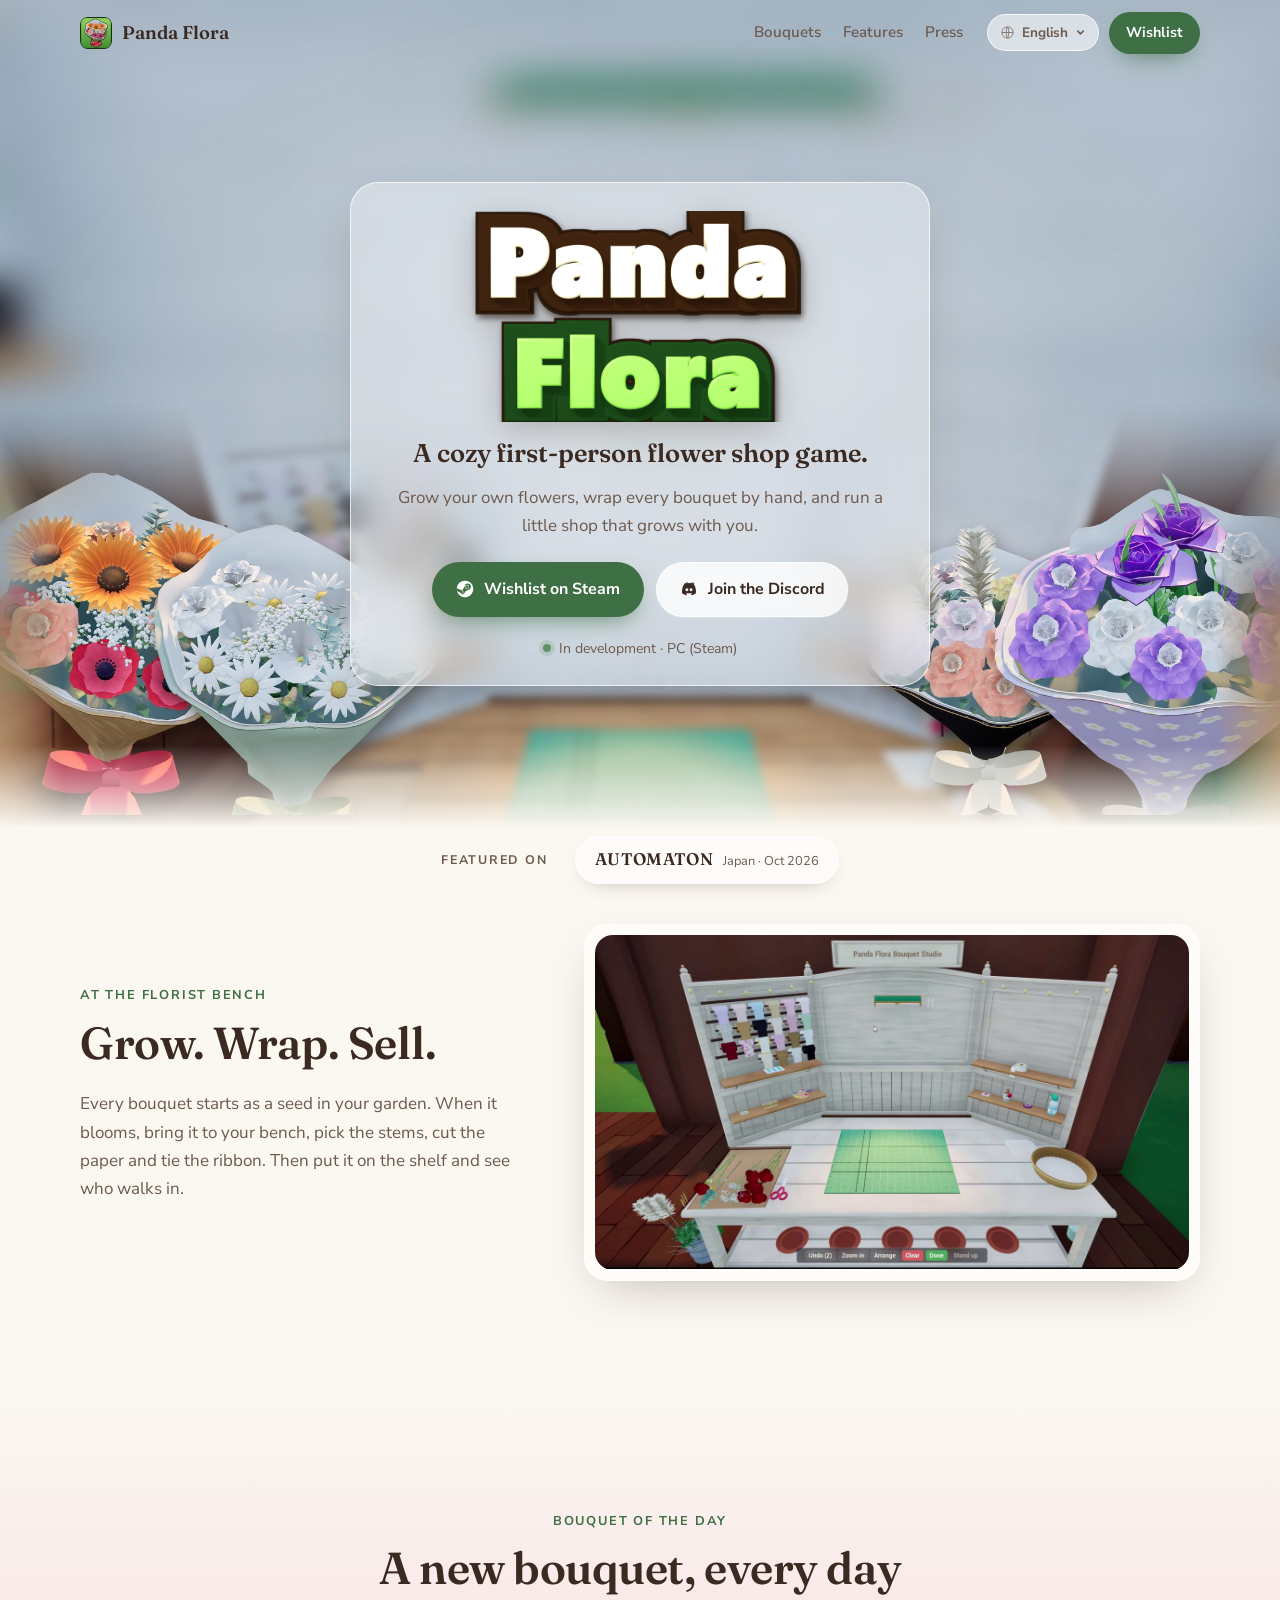
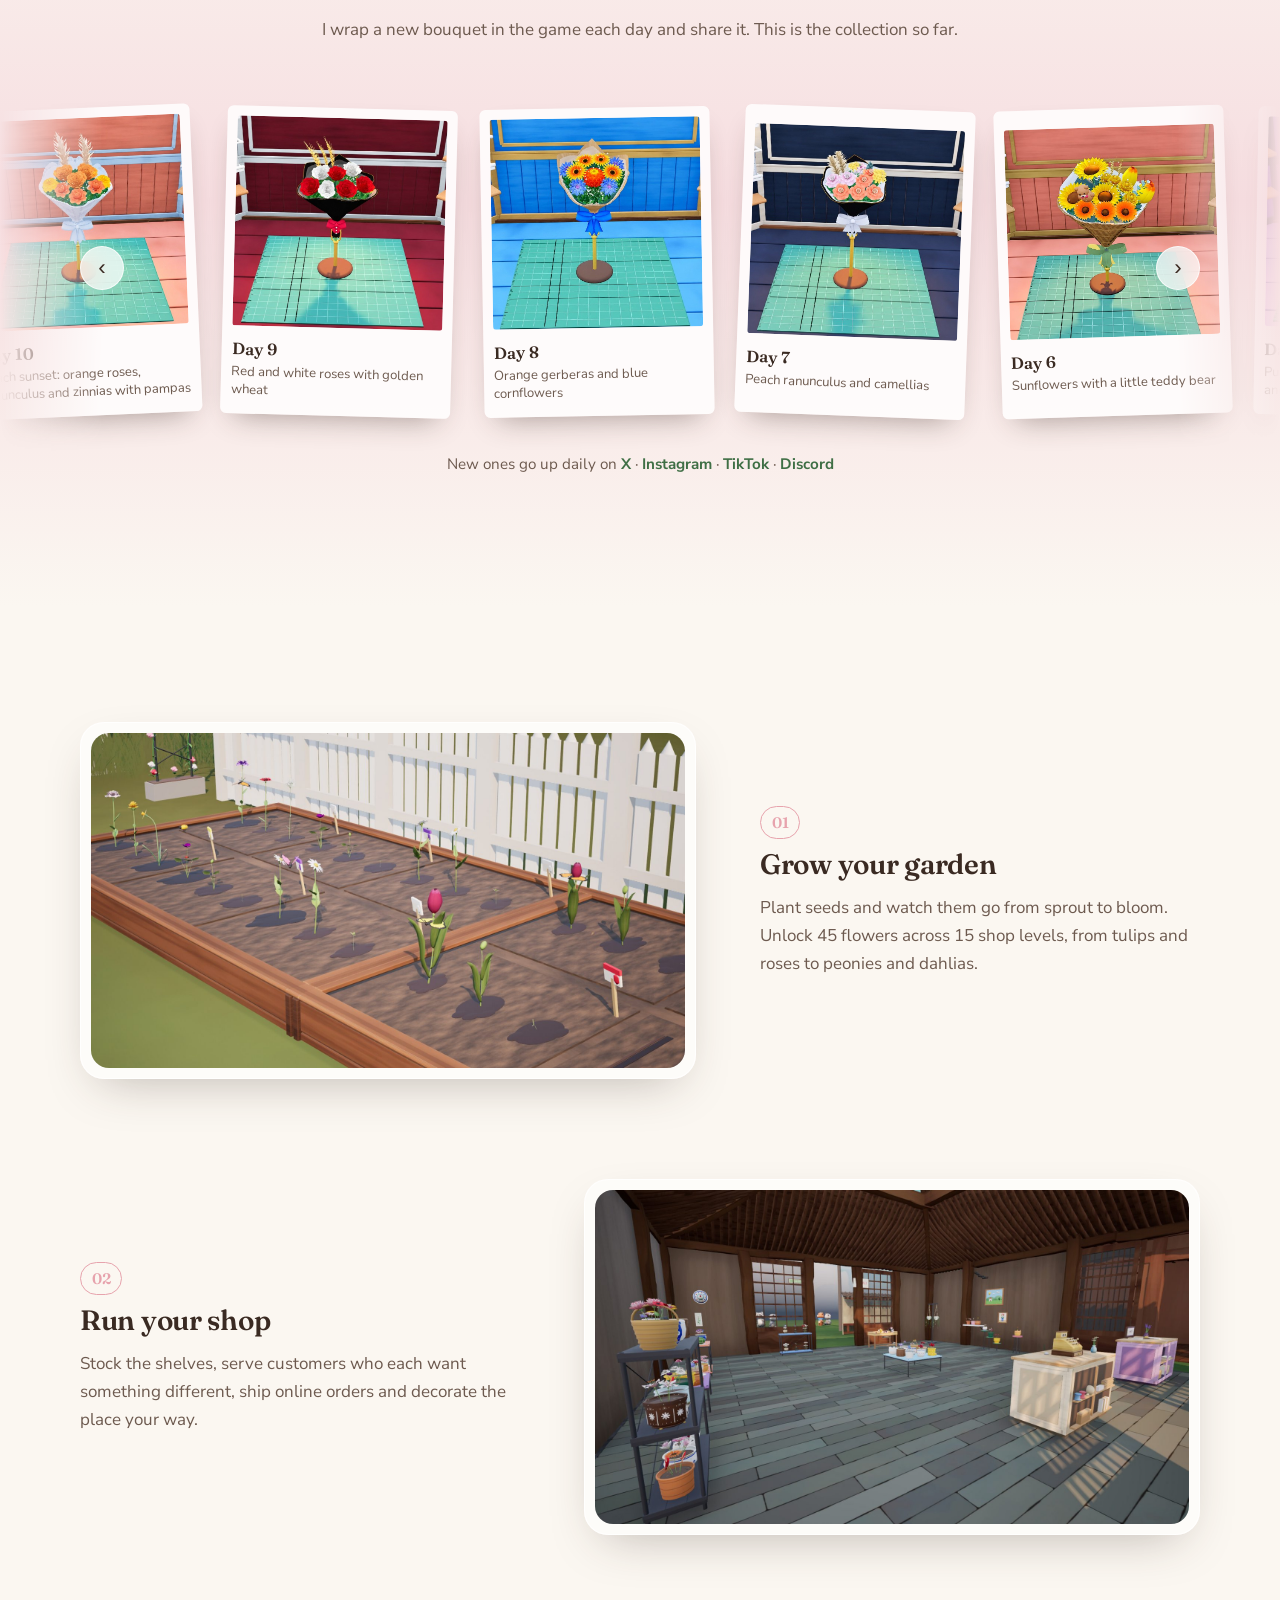
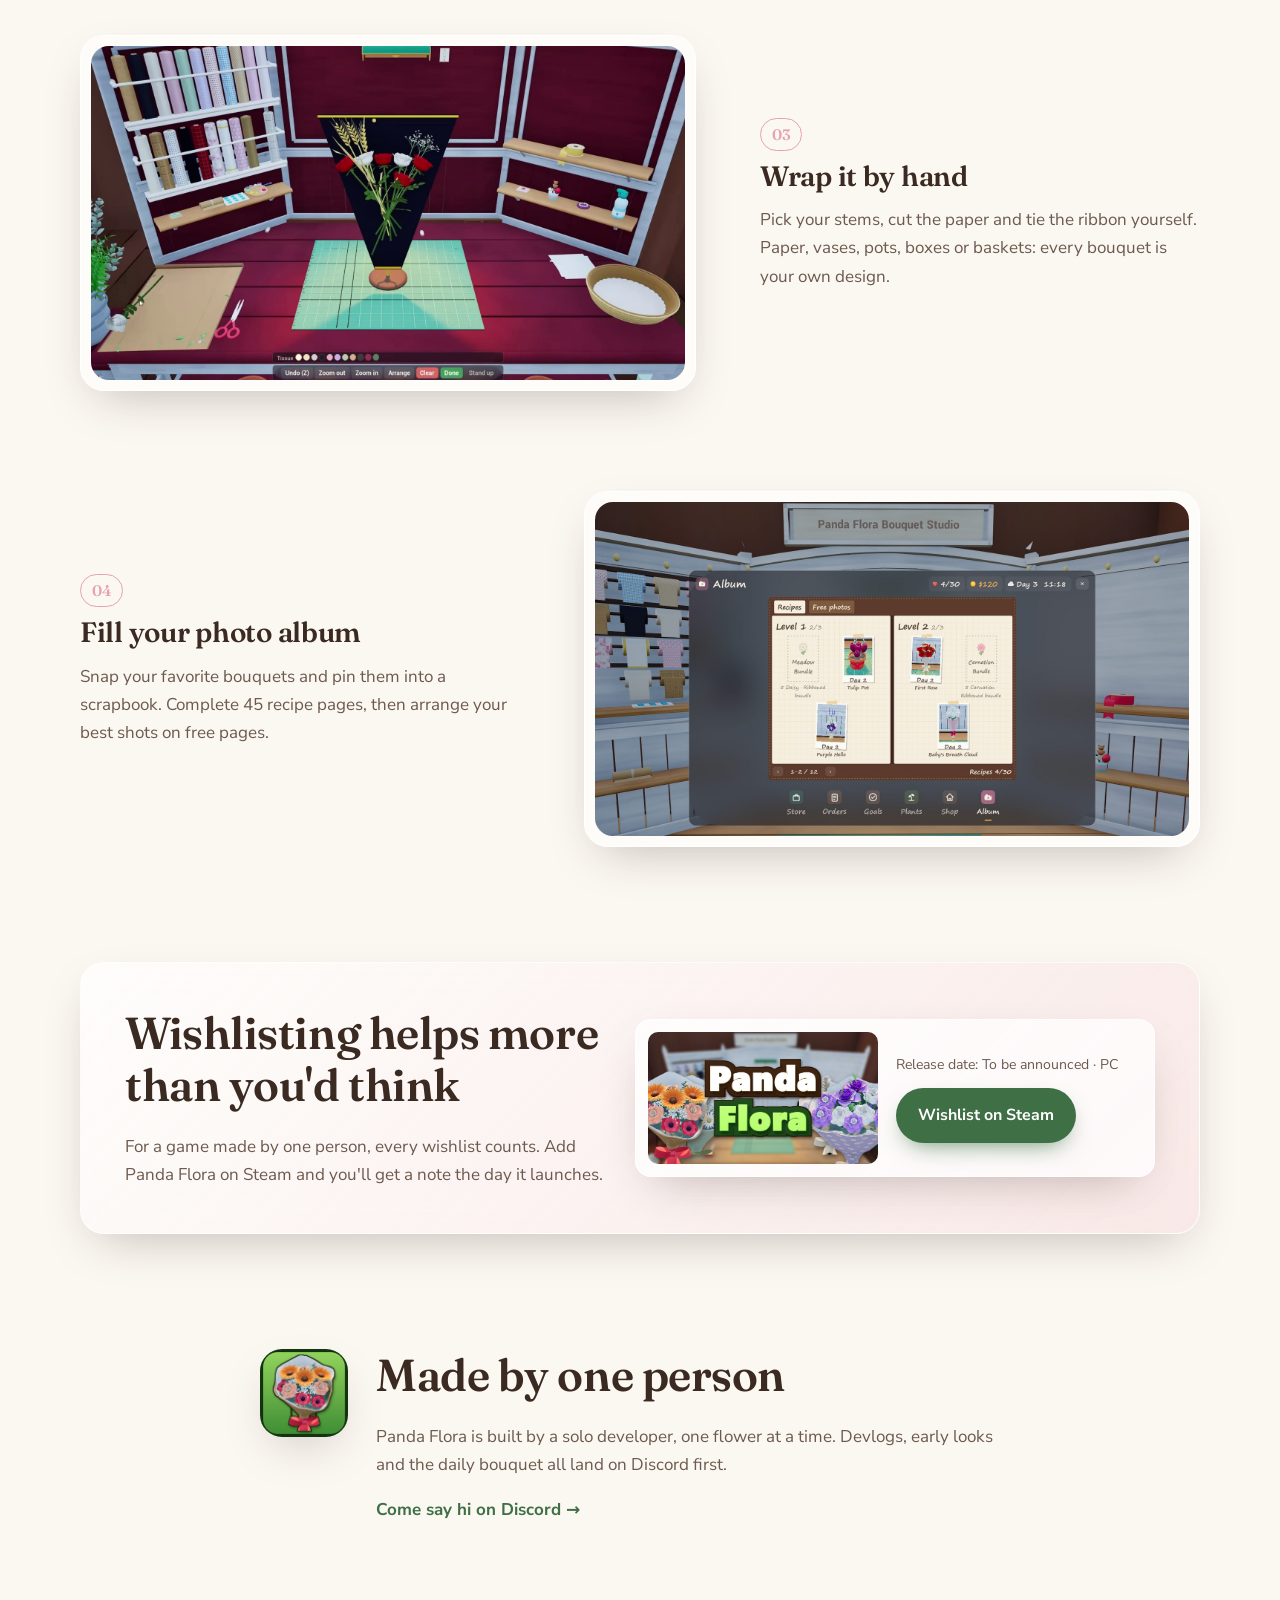
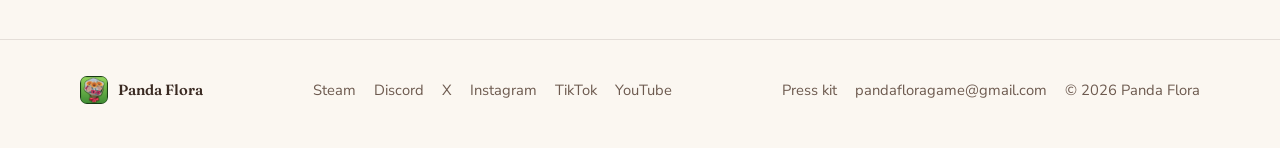
==== commit a48c8537: "Fix: click on bouquet card opens lightbox while drag still works" ====
--- a/index.html
+++ b/index.html
@@ -16,7 +16,7 @@
   <link rel="preconnect" href="https://fonts.googleapis.com">
   <link rel="preconnect" href="https://fonts.gstatic.com" crossorigin>
   <link href="https://fonts.googleapis.com/css2?family=Fraunces:opsz,wght@9..144,500;9..144,600&family=Nunito+Sans:opsz,wght@6..12,400;6..12,600;6..12,700&family=Zen+Maru+Gothic:wght@500;700&family=Noto+Sans+TC:wght@400;700&family=Noto+Serif+TC:wght@600&family=Noto+Sans+KR:wght@400;700&family=Noto+Sans+SC:wght@400;700&family=Noto+Serif+SC:wght@600&family=Noto+Sans+Arabic:wght@400;700&family=Noto+Naskh+Arabic:wght@600&display=swap" rel="stylesheet">
-  <link rel="stylesheet" href="assets/css/style.css?v=20261010205701">
+  <link rel="stylesheet" href="assets/css/style.css?v=20261010211125">
 </head>
 <body>
 
@@ -221,9 +221,9 @@
   </figure>
 </div>
 
-<script src="assets/js/bouquets.js?v=20261010205701"></script>
-<script src="assets/js/i18n.js?v=20261010205701"></script>
-<script src="assets/js/main.js?v=20261010205701"></script>
+<script src="assets/js/bouquets.js?v=20261010211125"></script>
+<script src="assets/js/i18n.js?v=20261010211125"></script>
+<script src="assets/js/main.js?v=20261010211125"></script>
 <script data-goatcounter="https://pandaflora.goatcounter.com/count" async src="//gc.zgo.at/count.js"></script>
 </body>
 </html>
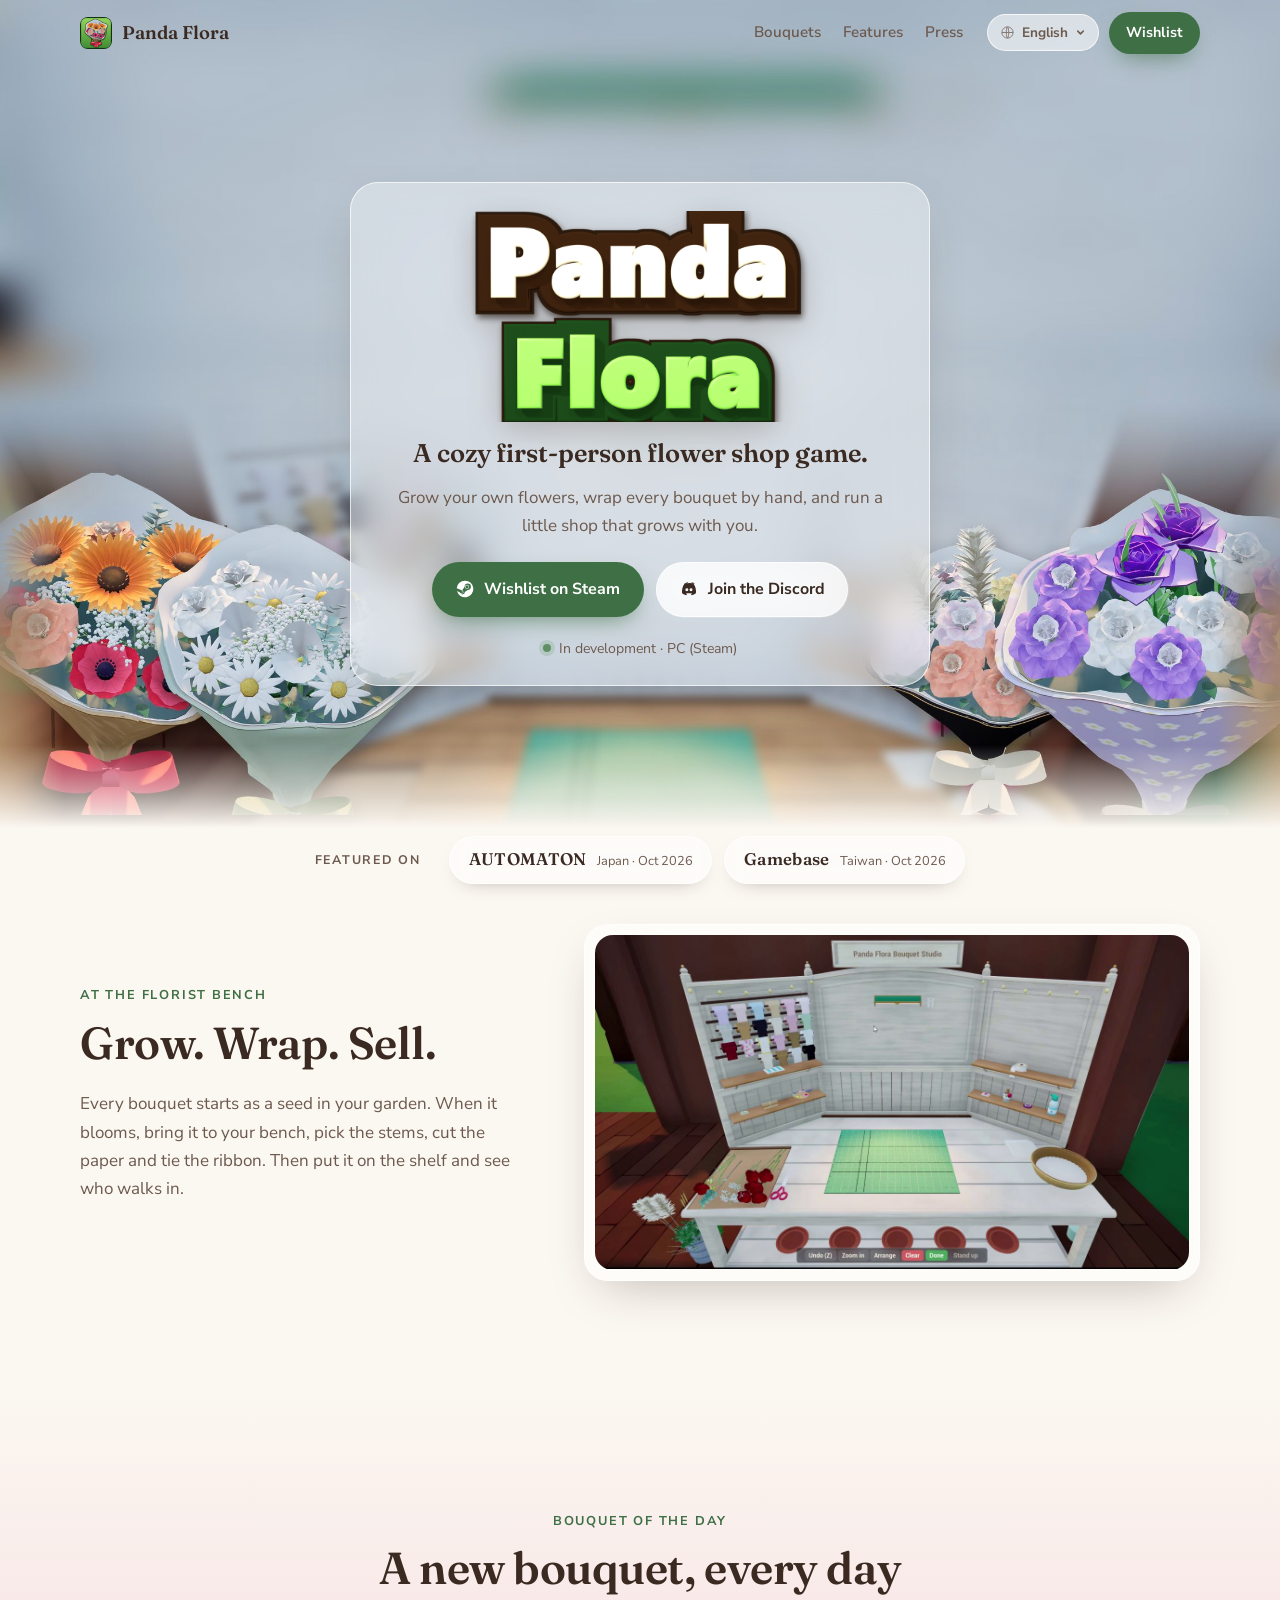
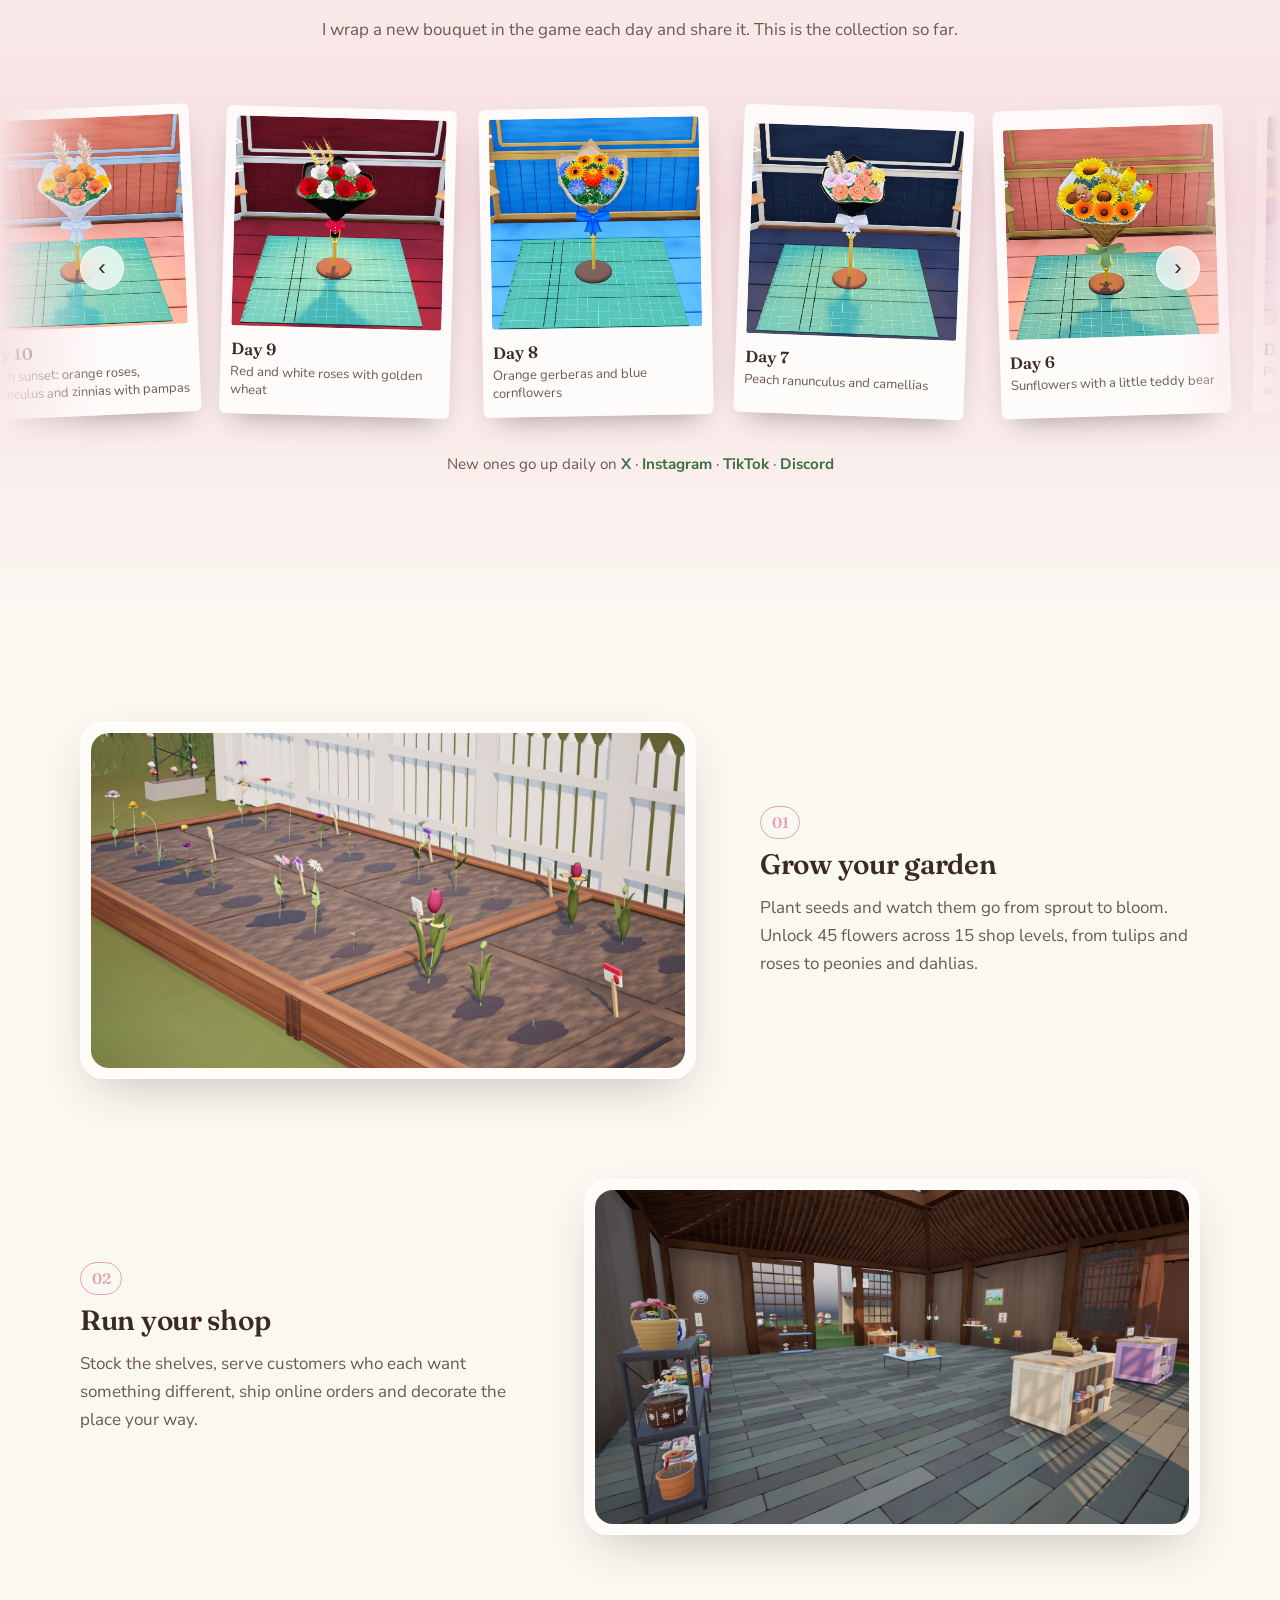
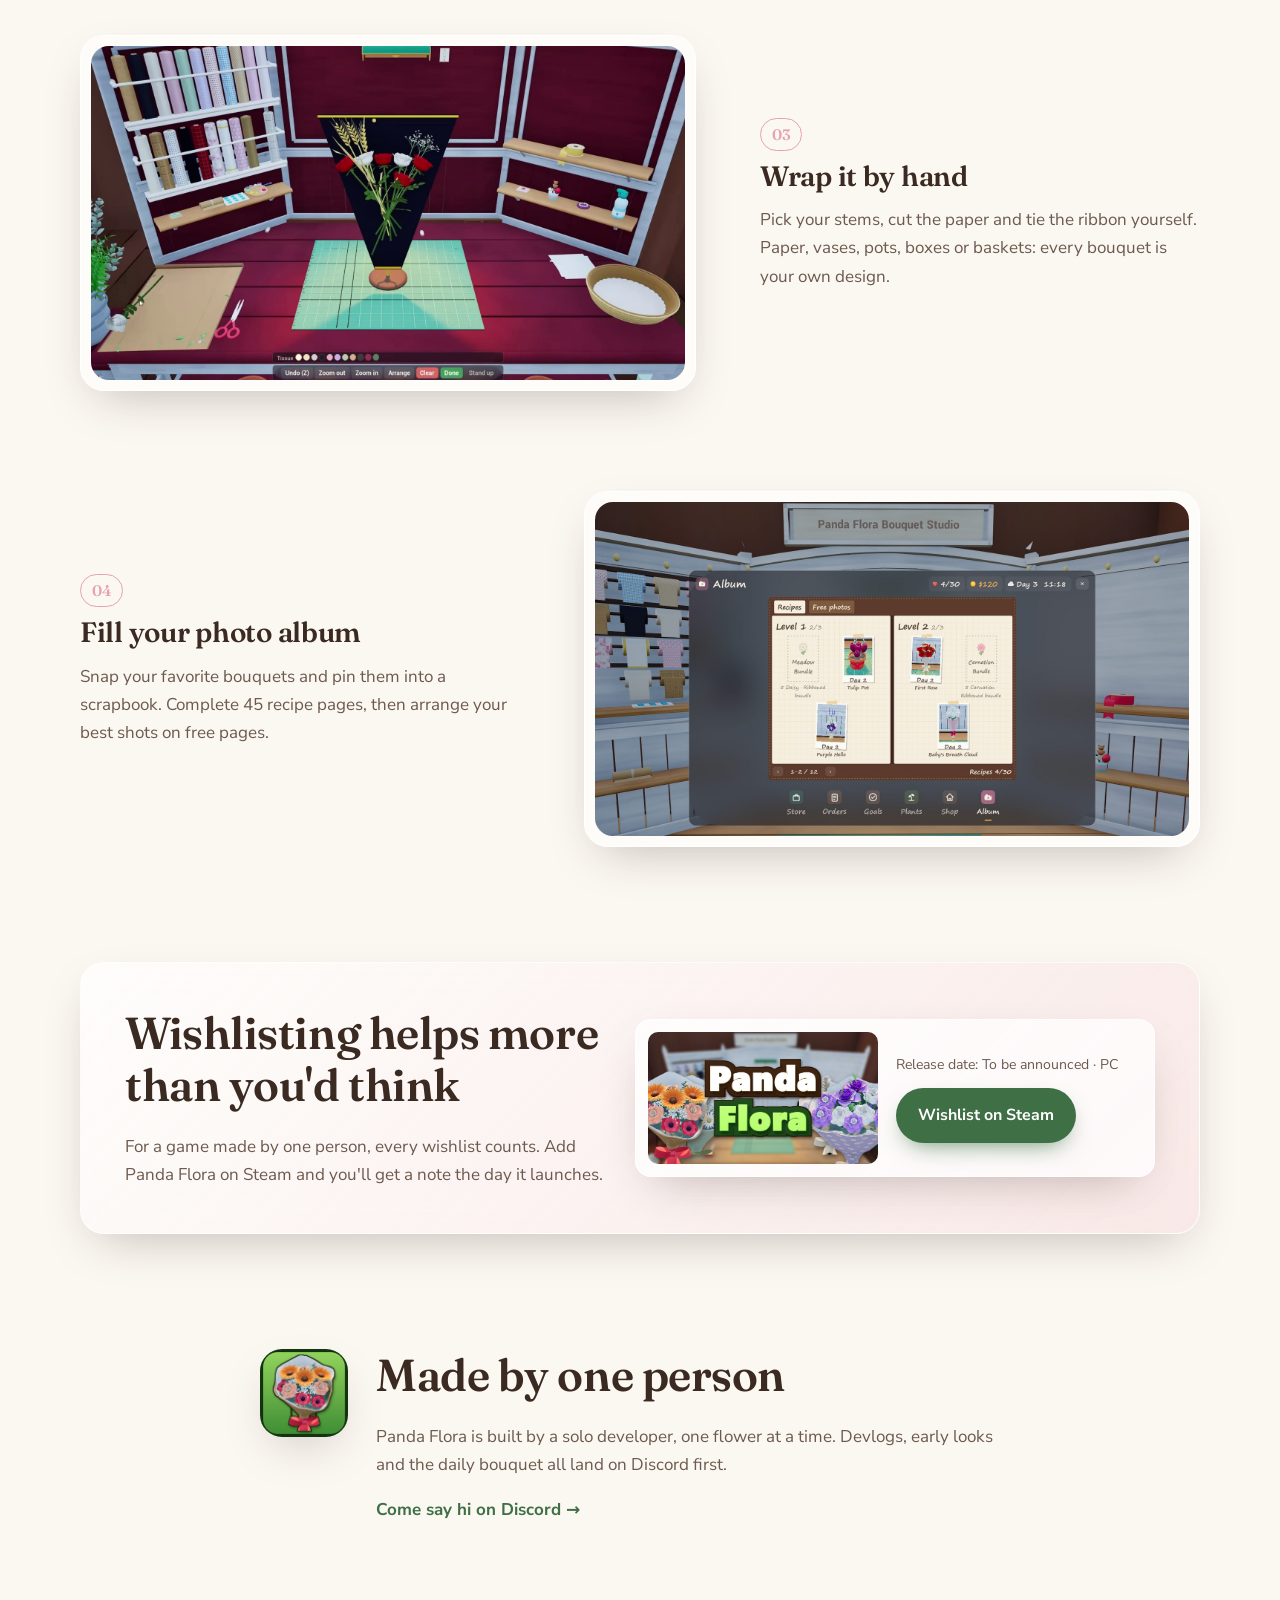
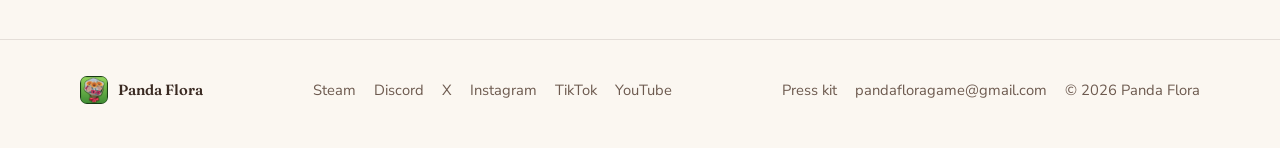
==== commit 5804c9b1: "Add Gamebase (Taiwan) coverage" ====
--- a/index.html
+++ b/index.html
@@ -16,7 +16,7 @@
   <link rel="preconnect" href="https://fonts.googleapis.com">
   <link rel="preconnect" href="https://fonts.gstatic.com" crossorigin>
   <link href="https://fonts.googleapis.com/css2?family=Fraunces:opsz,wght@9..144,500;9..144,600&family=Nunito+Sans:opsz,wght@6..12,400;6..12,600;6..12,700&family=Zen+Maru+Gothic:wght@500;700&family=Noto+Sans+TC:wght@400;700&family=Noto+Serif+TC:wght@600&family=Noto+Sans+KR:wght@400;700&family=Noto+Sans+SC:wght@400;700&family=Noto+Serif+SC:wght@600&family=Noto+Sans+Arabic:wght@400;700&family=Noto+Naskh+Arabic:wght@600&display=swap" rel="stylesheet">
-  <link rel="stylesheet" href="assets/css/style.css?v=20261010211125">
+  <link rel="stylesheet" href="assets/css/style.css?v=20261011005419">
 </head>
 <body>
 
@@ -77,6 +77,10 @@
           <span class="featured__name">AUTOMATON</span>
           <span class="featured__meta" data-i18n="feat.automaton">Japan · Oct 2026</span>
         </a>
+        <a class="featured__item" href="https://news.gamebase.com.tw/news/detail/99441641" target="_blank" rel="noopener">
+          <span class="featured__name">Gamebase</span>
+          <span class="featured__meta" data-i18n="feat.gamebase">Taiwan · Oct 2026</span>
+        </a>
       </div>
     </div>
   </section>
@@ -221,9 +225,9 @@
   </figure>
 </div>
 
-<script src="assets/js/bouquets.js?v=20261010211125"></script>
-<script src="assets/js/i18n.js?v=20261010211125"></script>
-<script src="assets/js/main.js?v=20261010211125"></script>
+<script src="assets/js/bouquets.js?v=20261011005419"></script>
+<script src="assets/js/i18n.js?v=20261011005419"></script>
+<script src="assets/js/main.js?v=20261011005419"></script>
 <script data-goatcounter="https://pandaflora.goatcounter.com/count" async src="//gc.zgo.at/count.js"></script>
 </body>
 </html>
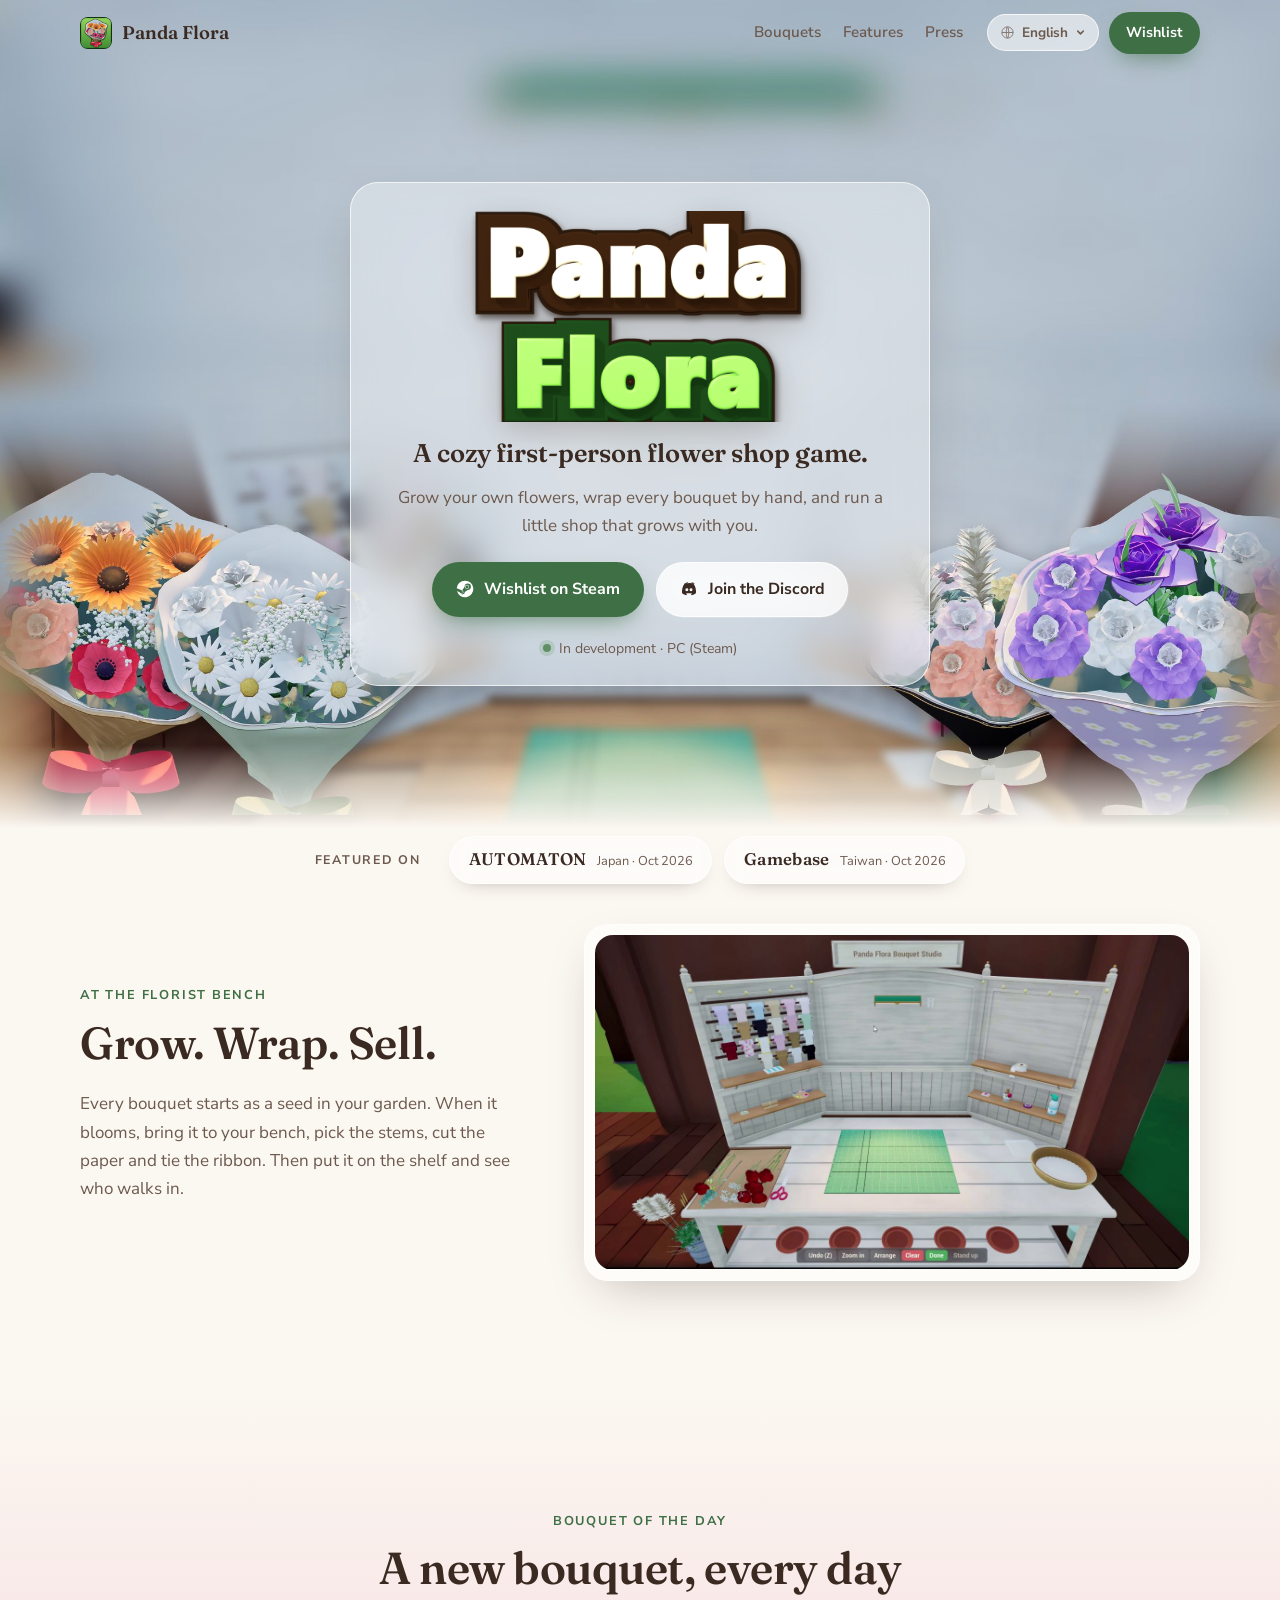
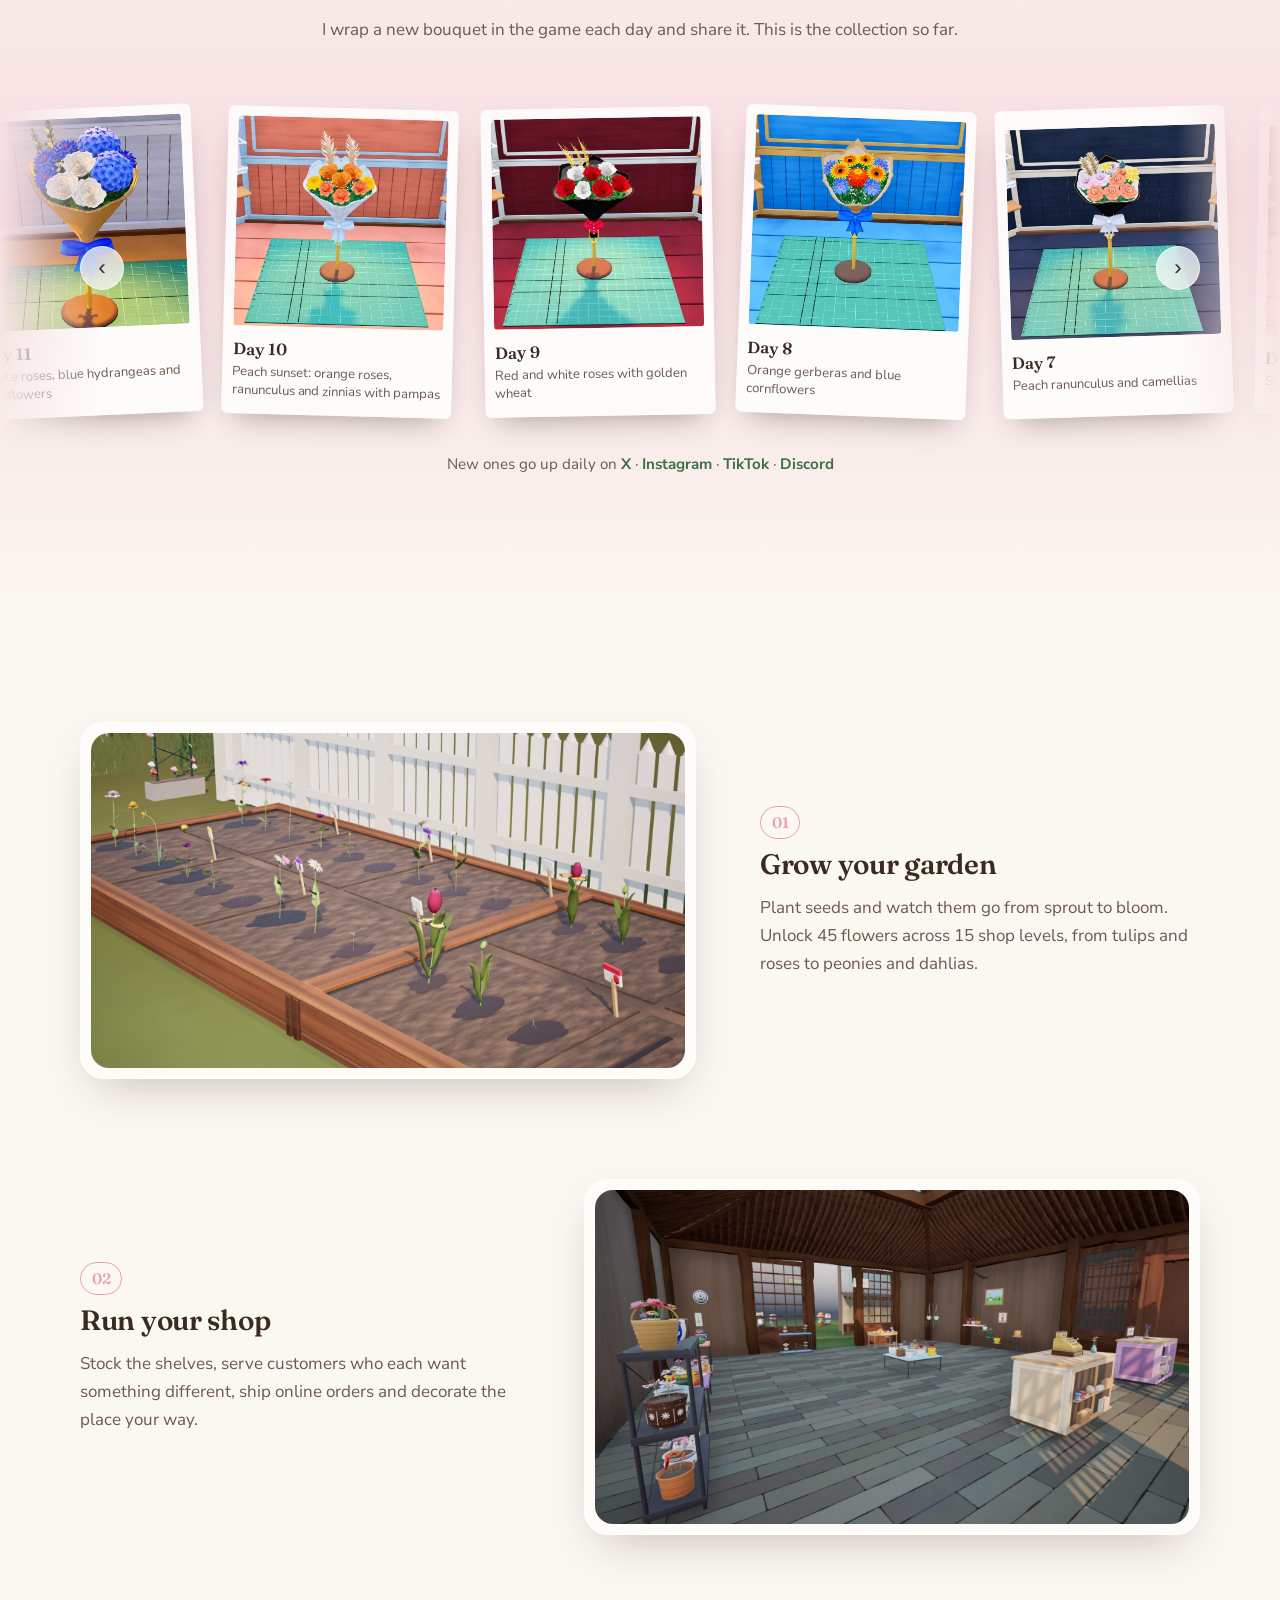
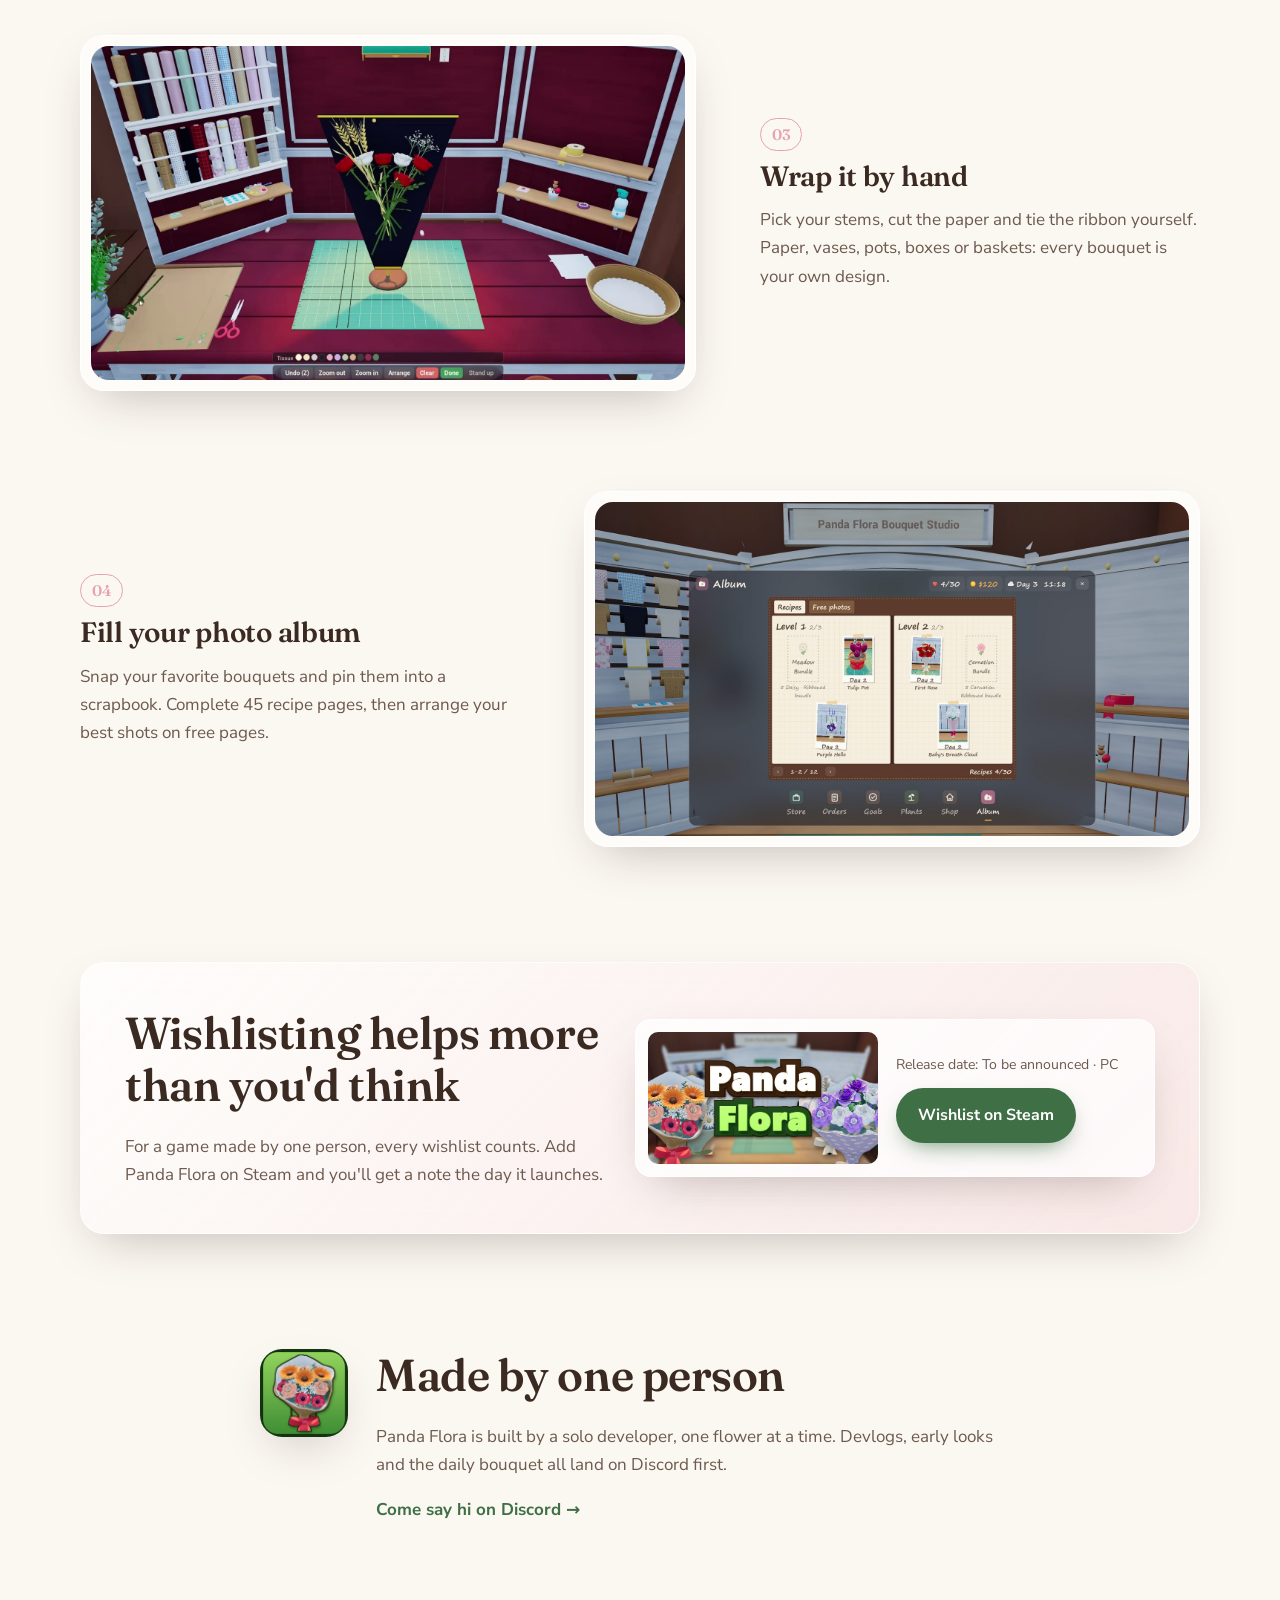
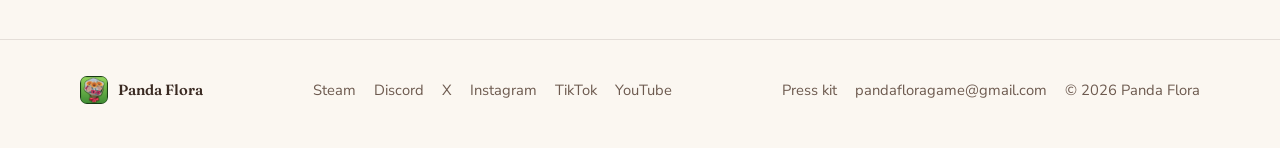
==== commit 38802ce0: "Add Bouquet of the Day #11 (blue hydrangeas) Co-Authored-By: Claude Opus 5.5 <noreply@anthropic.com>" ====
--- a/index.html
+++ b/index.html
@@ -16,7 +16,7 @@
   <link rel="preconnect" href="https://fonts.googleapis.com">
   <link rel="preconnect" href="https://fonts.gstatic.com" crossorigin>
   <link href="https://fonts.googleapis.com/css2?family=Fraunces:opsz,wght@9..144,500;9..144,600&family=Nunito+Sans:opsz,wght@6..12,400;6..12,600;6..12,700&family=Zen+Maru+Gothic:wght@500;700&family=Noto+Sans+TC:wght@400;700&family=Noto+Serif+TC:wght@600&family=Noto+Sans+KR:wght@400;700&family=Noto+Sans+SC:wght@400;700&family=Noto+Serif+SC:wght@600&family=Noto+Sans+Arabic:wght@400;700&family=Noto+Naskh+Arabic:wght@600&display=swap" rel="stylesheet">
-  <link rel="stylesheet" href="assets/css/style.css?v=20261011005419">
+  <link rel="stylesheet" href="assets/css/style.css?v=20261011201528">
 </head>
 <body>
 
@@ -225,9 +225,9 @@
   </figure>
 </div>
 
-<script src="assets/js/bouquets.js?v=20261011005419"></script>
-<script src="assets/js/i18n.js?v=20261011005419"></script>
-<script src="assets/js/main.js?v=20261011005419"></script>
+<script src="assets/js/bouquets.js?v=20261011201528"></script>
+<script src="assets/js/i18n.js?v=20261011201528"></script>
+<script src="assets/js/main.js?v=20261011201528"></script>
 <script data-goatcounter="https://pandaflora.goatcounter.com/count" async src="//gc.zgo.at/count.js"></script>
 </body>
 </html>
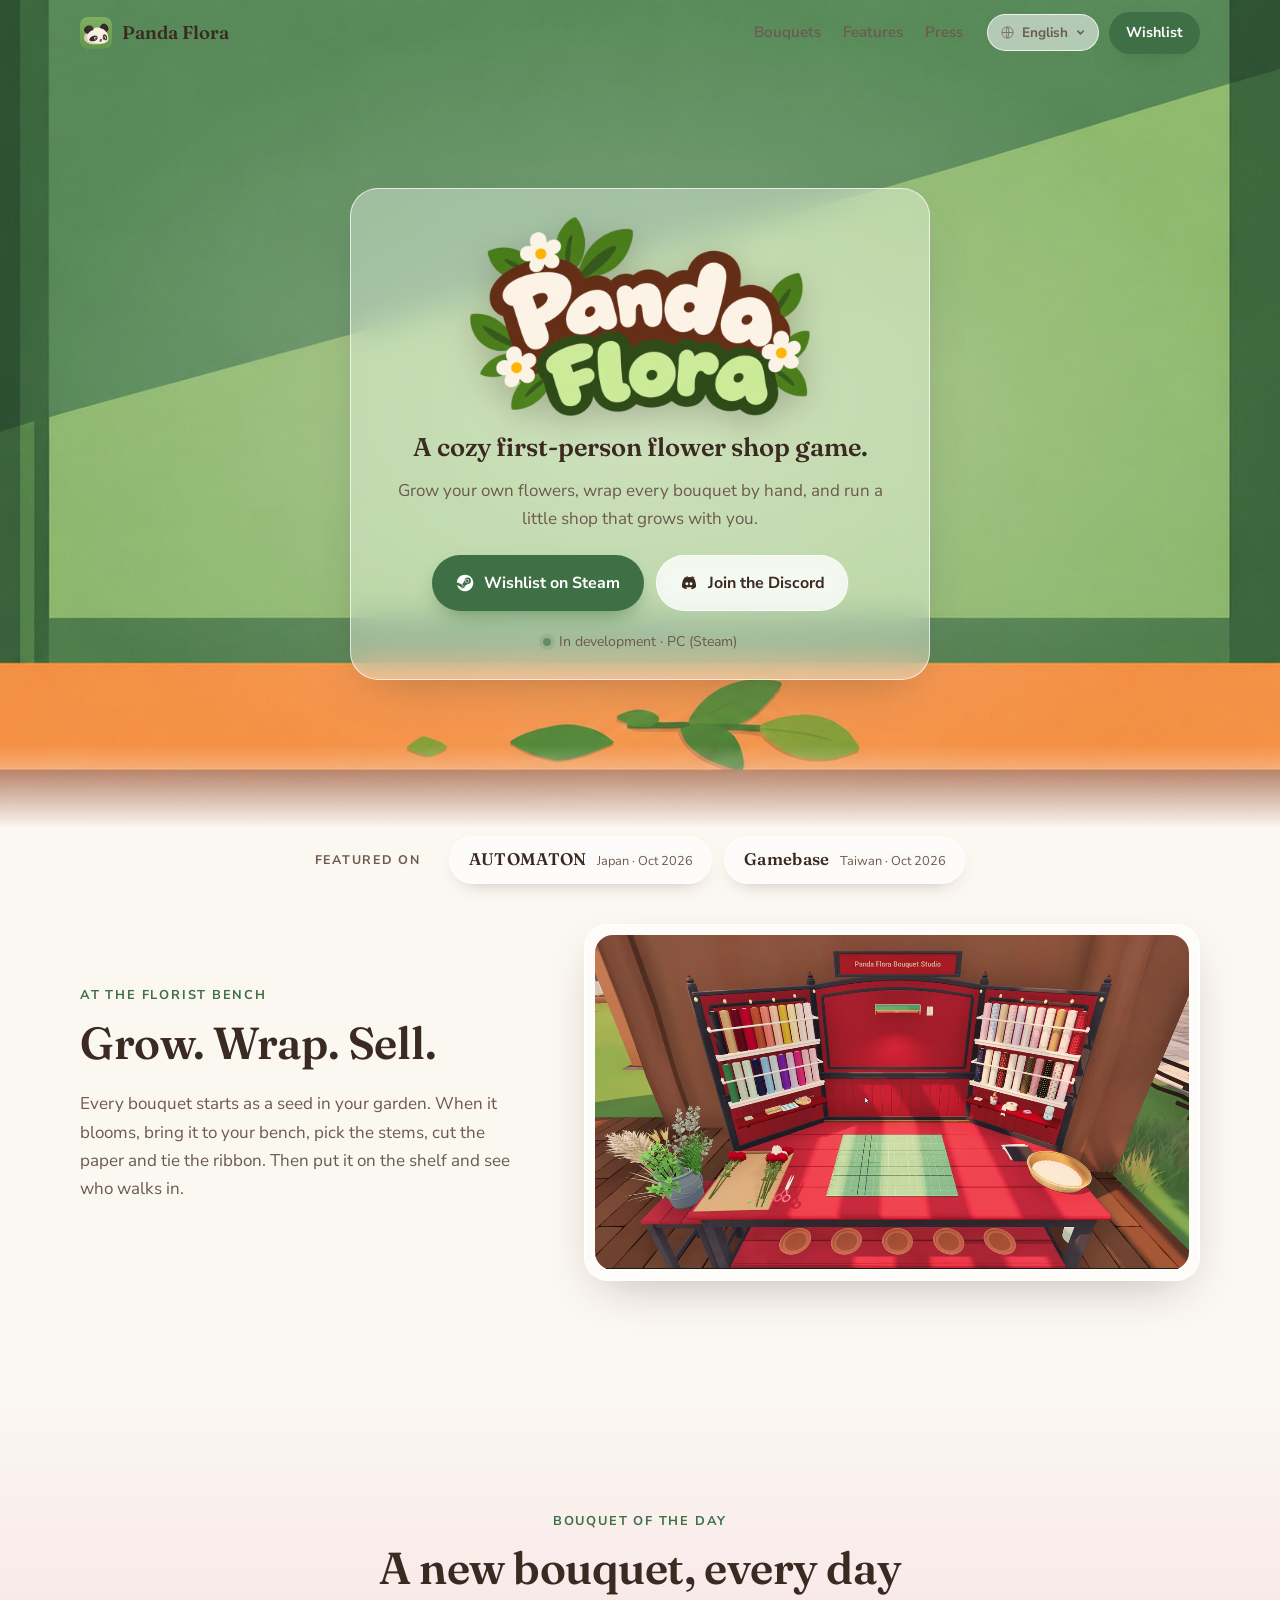
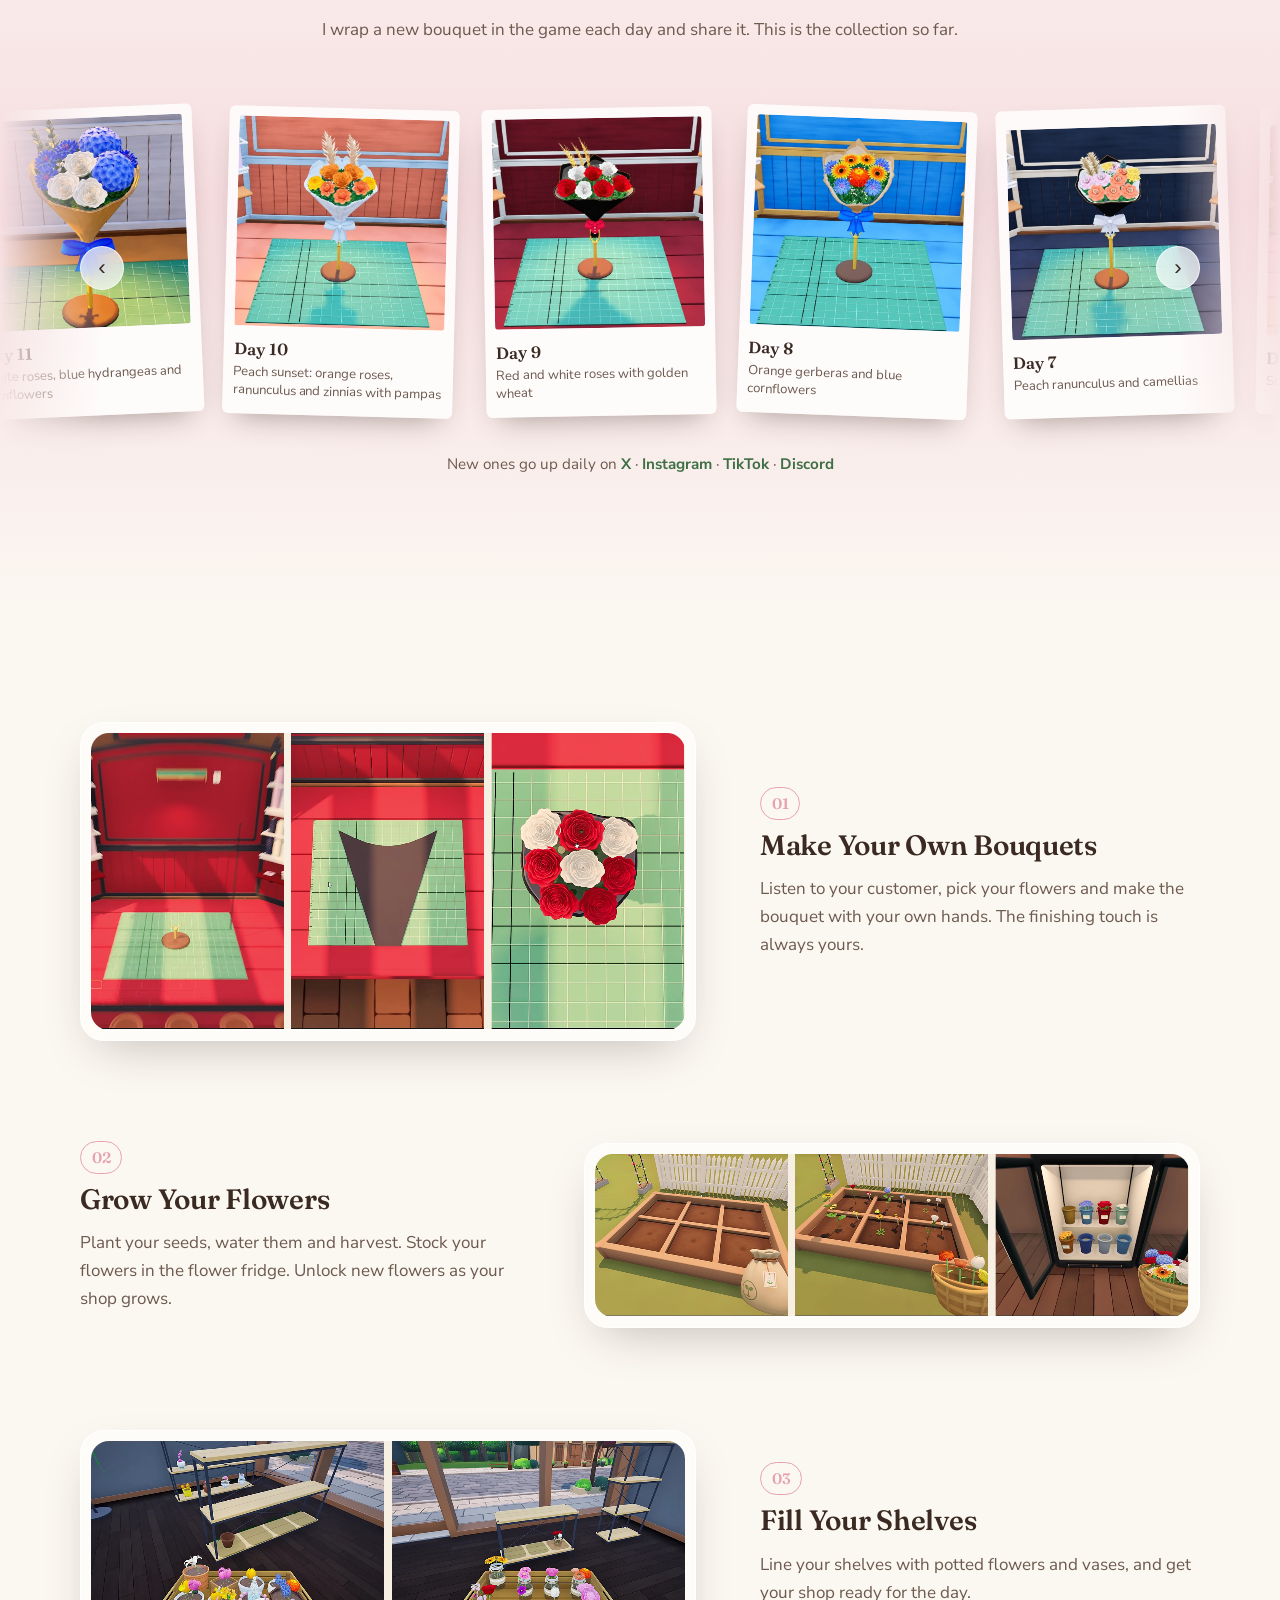
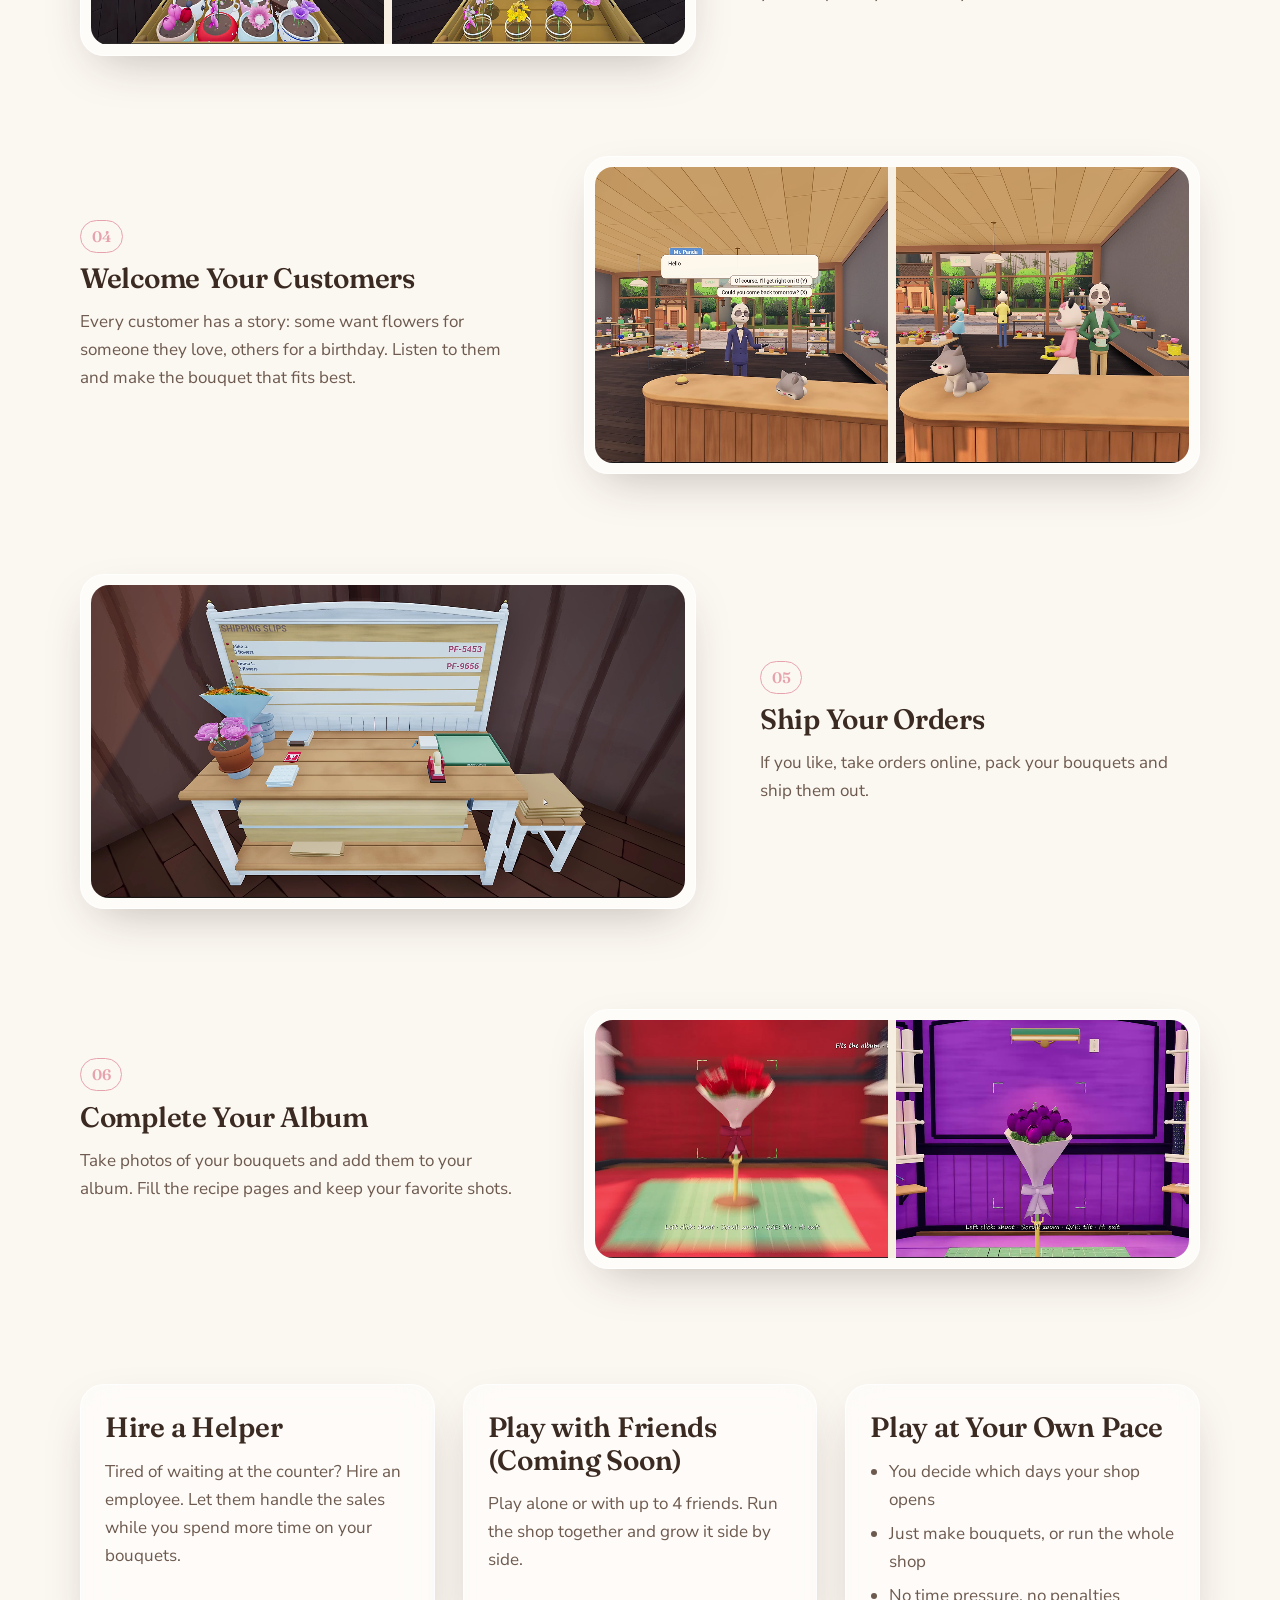
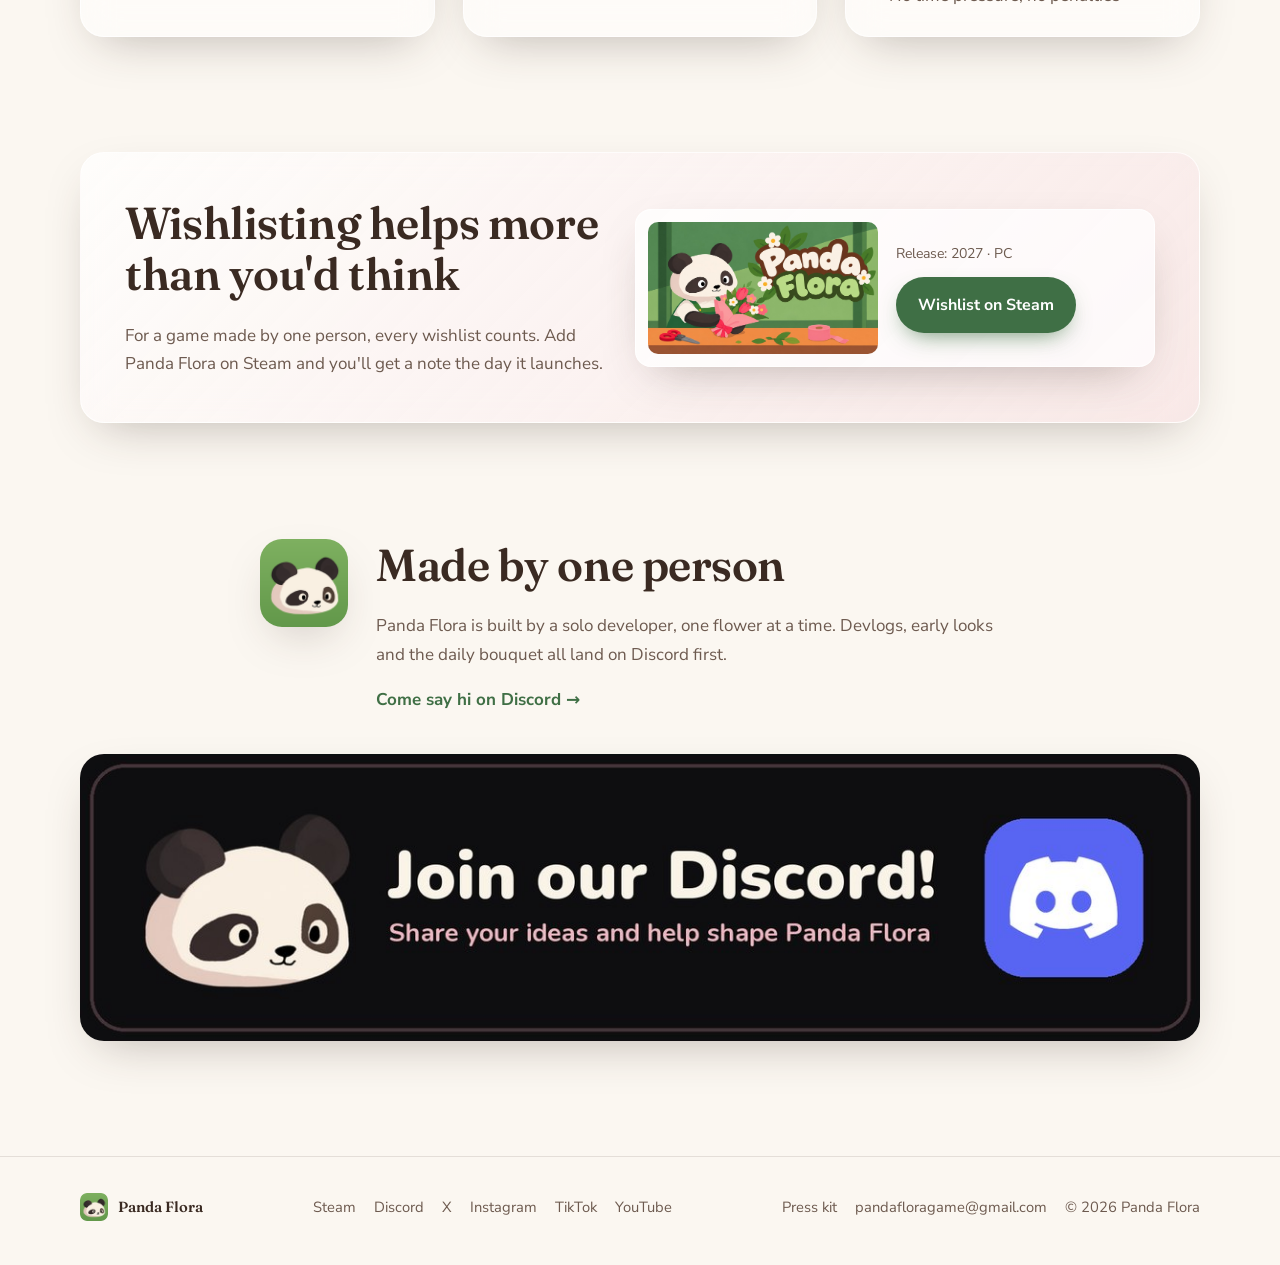
==== commit c41c51f7: "Update site to match the Steam page - Six feature sections with the Steam store videos, plus helper," ====
--- a/index.html
+++ b/index.html
@@ -7,23 +7,23 @@
   <meta name="description" content="Panda Flora is a cozy first-person flower shop game. Grow your own flowers, wrap every bouquet by hand and run a little shop. Wishlist on Steam.">
   <meta property="og:title" content="Panda Flora · A cozy flower shop game">
   <meta property="og:description" content="Grow your own flowers, wrap every bouquet by hand and run a little shop. Wishlist on Steam.">
-  <meta property="og:image" content="assets/img/capsule.jpg">
+  <meta property="og:image" content="assets/img/capsule.jpg?v=2">
   <meta property="og:type" content="website">
   <meta name="twitter:card" content="summary_large_image">
   <meta name="twitter:site" content="@PandaFloraGame">
-  <link rel="icon" type="image/png" href="assets/img/favicon.png">
-  <link rel="apple-touch-icon" href="assets/img/apple-touch-icon.png">
+  <link rel="icon" type="image/png" href="assets/img/favicon.png?v=2">
+  <link rel="apple-touch-icon" href="assets/img/apple-touch-icon.png?v=2">
   <link rel="preconnect" href="https://fonts.googleapis.com">
   <link rel="preconnect" href="https://fonts.gstatic.com" crossorigin>
   <link href="https://fonts.googleapis.com/css2?family=Fraunces:opsz,wght@9..144,500;9..144,600&family=Nunito+Sans:opsz,wght@6..12,400;6..12,600;6..12,700&family=Zen+Maru+Gothic:wght@500;700&family=Noto+Sans+TC:wght@400;700&family=Noto+Serif+TC:wght@600&family=Noto+Sans+KR:wght@400;700&family=Noto+Sans+SC:wght@400;700&family=Noto+Serif+SC:wght@600&family=Noto+Sans+Arabic:wght@400;700&family=Noto+Naskh+Arabic:wght@600&display=swap" rel="stylesheet">
-  <link rel="stylesheet" href="assets/css/style.css?v=20261011201528">
+  <link rel="stylesheet" href="assets/css/style.css?v=20261024c">
 </head>
 <body>
 
 <header class="nav" id="top">
   <div class="nav__inner">
     <a class="nav__brand" href="#top" aria-label="Panda Flora home">
-      <img src="assets/img/favicon.png" alt="" width="32" height="32">
+      <img src="assets/img/favicon.png?v=2" alt="" width="32" height="32">
       <span>Panda Flora</span>
     </a>
     <nav class="nav__links" aria-label="Main">
@@ -51,7 +51,7 @@
   <section class="hero">
     <div class="hero__bg" aria-hidden="true"></div>
     <div class="hero__content">
-      <img class="hero__logo" src="assets/img/logo.png" alt="Panda Flora" width="900" height="560">
+      <img class="hero__logo" src="assets/img/logo.png?v=2" alt="Panda Flora" width="900" height="526">
       <p class="hero__tagline" data-i18n="hero.tagline">A cozy first-person flower shop game.</p>
       <p class="hero__sub" data-i18n="hero.sub">Grow your own flowers, wrap every bouquet by hand, and run a little shop that grows with you.</p>
       <div class="hero__cta">
@@ -94,7 +94,7 @@
         <p data-i18n="play.body">Every bouquet starts as a seed in your garden. When it blooms, bring it to your bench, pick the stems, cut the paper and tie the ribbon. Then put it on the shelf and see who walks in.</p>
       </div>
       <figure class="glass-frame gameplay__video">
-        <video src="assets/video/wrap.mp4" poster="assets/img/wrap-poster.jpg" autoplay muted loop playsinline preload="metadata" aria-label="Wrapping a bouquet of red roses in Panda Flora"></video>
+        <video poster="assets/img/wrap-poster.jpg" autoplay muted loop playsinline preload="metadata" aria-label="Wrapping a bouquet of blue hydrangeas and white roses in Panda Flora"><source src="assets/video/wrap.webm?v=2" type="video/webm"><source src="assets/video/wrap.mp4?v=2" type="video/mp4"></video>
       </figure>
     </div>
   </section>
@@ -126,36 +126,74 @@
   <section class="section features" id="features">
     <div class="wrap">
       <article class="feature">
-        <figure class="feature__img glass-frame"><img src="assets/img/shots/garden.jpg?v=2" alt="A raised garden bed with tulips and daisies sprouting" loading="lazy" width="1600" height="900"></figure>
+        <figure class="feature__img glass-frame"><video class="js-lazyvideo" muted loop playsinline preload="none" poster="assets/img/shots/f-wrap.jpg" aria-label="Cutting wrapping paper, arranging roses and tying the ribbon at the florist bench"><source src="assets/video/f-wrap.webm" type="video/webm"><source src="assets/video/f-wrap.mp4" type="video/mp4"></video></figure>
         <div class="feature__text">
           <span class="feature__num">01</span>
-          <h3 data-i18n="f2.title">Grow your garden</h3>
-          <p data-i18n="f2.body">Plant seeds and watch them go from sprout to bloom. Unlock 45 flowers across 15 shop levels, from tulips and roses to peonies and dahlias.</p>
+          <h3 data-i18n="f1.title">Make Your Own Bouquets</h3>
+          <p data-i18n="f1.body">Listen to your customer, pick your flowers and make the bouquet with your own hands. The finishing touch is always yours.</p>
         </div>
       </article>
       <article class="feature feature--flip">
-        <figure class="feature__img glass-frame"><img src="assets/img/shots/shop.jpg?v=2" alt="Inside the flower shop, with stocked shelves, display tables and the till" loading="lazy" width="1600" height="900"></figure>
+        <figure class="feature__img glass-frame"><video class="js-lazyvideo" muted loop playsinline preload="none" poster="assets/img/shots/f-garden.jpg" aria-label="Planting, watering and harvesting tulips in the garden"><source src="assets/video/f-garden.webm" type="video/webm"><source src="assets/video/f-garden.mp4" type="video/mp4"></video></figure>
         <div class="feature__text">
           <span class="feature__num">02</span>
-          <h3 data-i18n="f3.title">Run your shop</h3>
-          <p data-i18n="f3.body">Stock the shelves, serve customers who each want something different, ship online orders and decorate the place your way.</p>
+          <h3 data-i18n="f2.title">Grow Your Flowers</h3>
+          <p data-i18n="f2.body">Plant your seeds, water them and harvest. Stock your flowers in the flower fridge. Unlock new flowers as your shop grows.</p>
         </div>
       </article>
       <article class="feature">
-        <figure class="feature__img glass-frame"><img src="assets/img/shots/wrap-day9.jpg" alt="Arranging red and white roses with golden wheat in black wrapping paper" loading="lazy" width="1600" height="900"></figure>
+        <figure class="feature__img glass-frame"><video class="js-lazyvideo" muted loop playsinline preload="none" poster="assets/img/shots/f-shelves.jpg" aria-label="Placing potted flowers and vases on the shop shelves"><source src="assets/video/f-shelves.webm" type="video/webm"><source src="assets/video/f-shelves.mp4" type="video/mp4"></video></figure>
         <div class="feature__text">
           <span class="feature__num">03</span>
-          <h3 data-i18n="f1.title">Wrap it by hand</h3>
-          <p data-i18n="f1.body">Pick your stems, cut the paper and tie the ribbon yourself. Paper, vases, pots, boxes or baskets: every bouquet is your own design.</p>
+          <h3 data-i18n="f3.title">Fill Your Shelves</h3>
+          <p data-i18n="f3.body">Line your shelves with potted flowers and vases, and get your shop ready for the day.</p>
         </div>
       </article>
       <article class="feature feature--flip">
-        <figure class="feature__img glass-frame"><img src="assets/img/shots/album-recipes.jpg" alt="The photo album with recipe pages" loading="lazy" width="1600" height="900"></figure>
+        <figure class="feature__img glass-frame"><video class="js-lazyvideo" muted loop playsinline preload="none" poster="assets/img/shots/f-customers.jpg" aria-label="A customer telling their story at the counter"><source src="assets/video/f-customers.webm" type="video/webm"><source src="assets/video/f-customers.mp4" type="video/mp4"></video></figure>
         <div class="feature__text">
           <span class="feature__num">04</span>
-          <h3 data-i18n="f4.title">Fill your photo album</h3>
-          <p data-i18n="f4.body">Snap your favorite bouquets and pin them into a scrapbook. Complete 45 recipe pages, then arrange your best shots on free pages.</p>
-        </div>
+          <h3 data-i18n="f4.title">Welcome Your Customers</h3>
+          <p data-i18n="f4.body">Every customer has a story: some want flowers for someone they love, others for a birthday. Listen to them and make the bouquet that fits best.</p>
+        </div>
+      </article>
+      <article class="feature">
+        <figure class="feature__img glass-frame"><video class="js-lazyvideo" muted loop playsinline preload="none" poster="assets/img/shots/f-shipping.jpg" aria-label="Packing an online order and loading it onto the boat"><source src="assets/video/f-shipping.webm" type="video/webm"><source src="assets/video/f-shipping.mp4" type="video/mp4"></video></figure>
+        <div class="feature__text">
+          <span class="feature__num">05</span>
+          <h3 data-i18n="f5.title">Ship Your Orders</h3>
+          <p data-i18n="f5.body">If you like, take orders online, pack your bouquets and ship them out.</p>
+        </div>
+      </article>
+      <article class="feature feature--flip">
+        <figure class="feature__img glass-frame"><video class="js-lazyvideo" muted loop playsinline preload="none" poster="assets/img/shots/f-album.jpg" aria-label="Photographing a bouquet and pinning it into the album"><source src="assets/video/f-album.webm" type="video/webm"><source src="assets/video/f-album.mp4" type="video/mp4"></video></figure>
+        <div class="feature__text">
+          <span class="feature__num">06</span>
+          <h3 data-i18n="f6.title">Complete Your Album</h3>
+          <p data-i18n="f6.body">Take photos of your bouquets and add them to your album. Fill the recipe pages and keep your favorite shots.</p>
+        </div>
+      </article>
+    </div>
+  </section>
+
+  <!-- Smaller features -->
+  <section class="section extras">
+    <div class="wrap extras__grid">
+      <article class="extra glass">
+        <h3 data-i18n="x1.title">Hire a Helper</h3>
+        <p data-i18n="x1.body">Tired of waiting at the counter? Hire an employee. Let them handle the sales while you spend more time on your bouquets.</p>
+      </article>
+      <article class="extra glass">
+        <h3 data-i18n="x2.title">Play with Friends (Coming Soon)</h3>
+        <p data-i18n="x2.body">Play alone or with up to 4 friends. Run the shop together and grow it side by side.</p>
+      </article>
+      <article class="extra glass">
+        <h3 data-i18n="x3.title">Play at Your Own Pace</h3>
+        <ul>
+          <li data-i18n="x3.a">You decide which days your shop opens</li>
+          <li data-i18n="x3.b">Just make bouquets, or run the whole shop</li>
+          <li data-i18n="x3.c">No time pressure, no penalties</li>
+        </ul>
       </article>
     </div>
   </section>
@@ -170,9 +208,9 @@
         </div>
         <div class="cta-band__widget">
           <a class="steamcard js-steam" href="https://store.steampowered.com/app/5337790/Panda_Flora/">
-            <img src="assets/img/capsule.jpg" alt="Panda Flora" width="1232" height="706" loading="lazy">
+            <img src="assets/img/capsule.jpg?v=2" alt="Panda Flora" width="1232" height="706" loading="lazy">
             <span class="steamcard__body">
-              <span class="steamcard__meta"><span data-i18n="sc.release">Release date: To be announced</span> · PC</span>
+              <span class="steamcard__meta"><span data-i18n="sc.release">Release: 2027</span> · PC</span>
               <span class="btn btn--primary steamcard__btn" data-i18n="cta.wishlist">Wishlist on Steam</span>
             </span>
           </a>
@@ -184,13 +222,14 @@
   <!-- Dev note -->
   <section class="section devnote">
     <div class="wrap devnote__inner">
-      <img src="assets/img/apple-touch-icon.png" alt="" width="88" height="88" class="devnote__icon">
+      <img src="assets/img/apple-touch-icon.png?v=2" alt="" width="88" height="88" class="devnote__icon">
       <div>
         <h2 data-i18n="dev.title">Made by one person</h2>
         <p data-i18n="dev.body">Panda Flora is built by a solo developer, one flower at a time. Devlogs, early looks and the daily bouquet all land on Discord first.</p>
         <a class="link-arrow" href="https://discord.gg/ZaYYqCMU4R" target="_blank" rel="noopener" data-i18n="dev.link">Come say hi on Discord</a>
       </div>
     </div>
+    <a class="wrap discord-banner" href="https://discord.gg/ZaYYqCMU4R" target="_blank" rel="noopener"><img class="js-langimg" data-src="assets/img/discord/{lang}.jpg" src="assets/img/discord/en.jpg" alt="Join the Panda Flora Discord" width="1170" height="300" loading="lazy"></a>
   </section>
 
 </main>
@@ -198,7 +237,7 @@
 <footer class="footer">
   <div class="wrap footer__inner">
     <div class="footer__brand">
-      <img src="assets/img/favicon.png" alt="" width="28" height="28">
+      <img src="assets/img/favicon.png?v=2" alt="" width="28" height="28">
       <span>Panda Flora</span>
     </div>
     <nav class="footer__links" aria-label="Social">
@@ -225,9 +264,9 @@
   </figure>
 </div>
 
-<script src="assets/js/bouquets.js?v=20261011201528"></script>
-<script src="assets/js/i18n.js?v=20261011201528"></script>
-<script src="assets/js/main.js?v=20261011201528"></script>
+<script src="assets/js/bouquets.js?v=20261024c"></script>
+<script src="assets/js/i18n.js?v=20261024c"></script>
+<script src="assets/js/main.js?v=20261024c"></script>
 <script data-goatcounter="https://pandaflora.goatcounter.com/count" async src="//gc.zgo.at/count.js"></script>
 </body>
 </html>
--- a/assets/css/style.css
+++ b/assets/css/style.css
@@ -147,7 +147,7 @@
 
 /* Hero */
 .hero { position: relative; min-height: min(92vh, 860px); display: grid; place-items: center; padding: 110px 16px 70px; overflow: hidden; isolation: isolate; }
-.hero__bg { position: absolute; inset: 0; z-index: -2; background: url("../img/hero.jpg") center bottom / cover no-repeat; }
+.hero__bg { position: absolute; inset: 0; z-index: -2; background: url("../img/hero.jpg?v=2") center bottom / cover no-repeat; }
 .hero::after { content: ""; position: absolute; inset: 0; z-index: -1; pointer-events: none; background: var(--hero-tint), radial-gradient(ellipse at center, rgba(var(--bg-rgb), .35) 0%, rgba(var(--bg-rgb), .1) 45%, rgba(var(--bg-rgb), 0) 70%), linear-gradient(to bottom, rgba(var(--bg-rgb), 0) 90%, var(--cream) 100%); }
 .hero__content { position: relative; z-index: 1; text-align: center; max-width: 580px; padding: 28px 28px 24px; border-radius: 28px; background: var(--card-bg); border: 1px solid var(--card-border); backdrop-filter: blur(16px) saturate(1.15); -webkit-backdrop-filter: blur(16px) saturate(1.15); box-shadow: var(--shadow); }
 .hero__logo { width: min(340px, 72%); height: auto; margin: 0 auto 10px; filter: drop-shadow(0 8px 16px rgba(58, 42, 34, .25)); }
@@ -210,6 +210,20 @@
 .feature--flip .feature__img { order: 2; }
 .feature__num { display: inline-block; font-family: var(--serif); font-size: .95rem; color: var(--rose); font-weight: 600; margin-bottom: .6em; padding: .2em .7em; border: 1px solid var(--rose); border-radius: 999px; }
 .feature__text p { color: var(--ink-soft); }
+
+/* Discord banner under the dev note */
+.discord-banner { display: block; margin-top: clamp(24px, 4vw, 40px); }
+.discord-banner img { width: 100%; height: auto; border-radius: calc(var(--radius) + 6px); box-shadow: var(--shadow); transition: transform .2s; }
+.discord-banner:hover img { transform: translateY(-2px); }
+
+/* Smaller features */
+.extras { padding-top: 0; }
+.extras__grid { display: grid; grid-template-columns: repeat(3, 1fr); gap: clamp(16px, 2.5vw, 28px); }
+.extra { padding: 26px 24px; }
+.extra h3 { margin-bottom: .5em; }
+.extra p, .extra li { color: var(--ink-soft); }
+.extra ul { margin: 0; padding-left: 1.1em; }
+.extra li + li { margin-top: .35em; }
 
 /* CTA band */
 .cta-band { padding-top: 0; }
@@ -276,8 +290,8 @@
 @media (max-width: 860px) {
   .nav__links { display: none; }
   .nav__actions { margin-left: auto; }
-  .gameplay__grid, .feature, .feature--flip, .cta-band__card, .press-grid { grid-template-columns: 1fr; }
-  .feature--flip .feature__img { order: 0; }
+  .gameplay__grid, .feature, .feature--flip, .cta-band__card, .press-grid, .extras__grid { grid-template-columns: 1fr; }
+  .feature .feature__img, .feature--flip .feature__img { order: 2; }
   .steamcard { width: 100%; }
   .facts { position: static; }
 }
